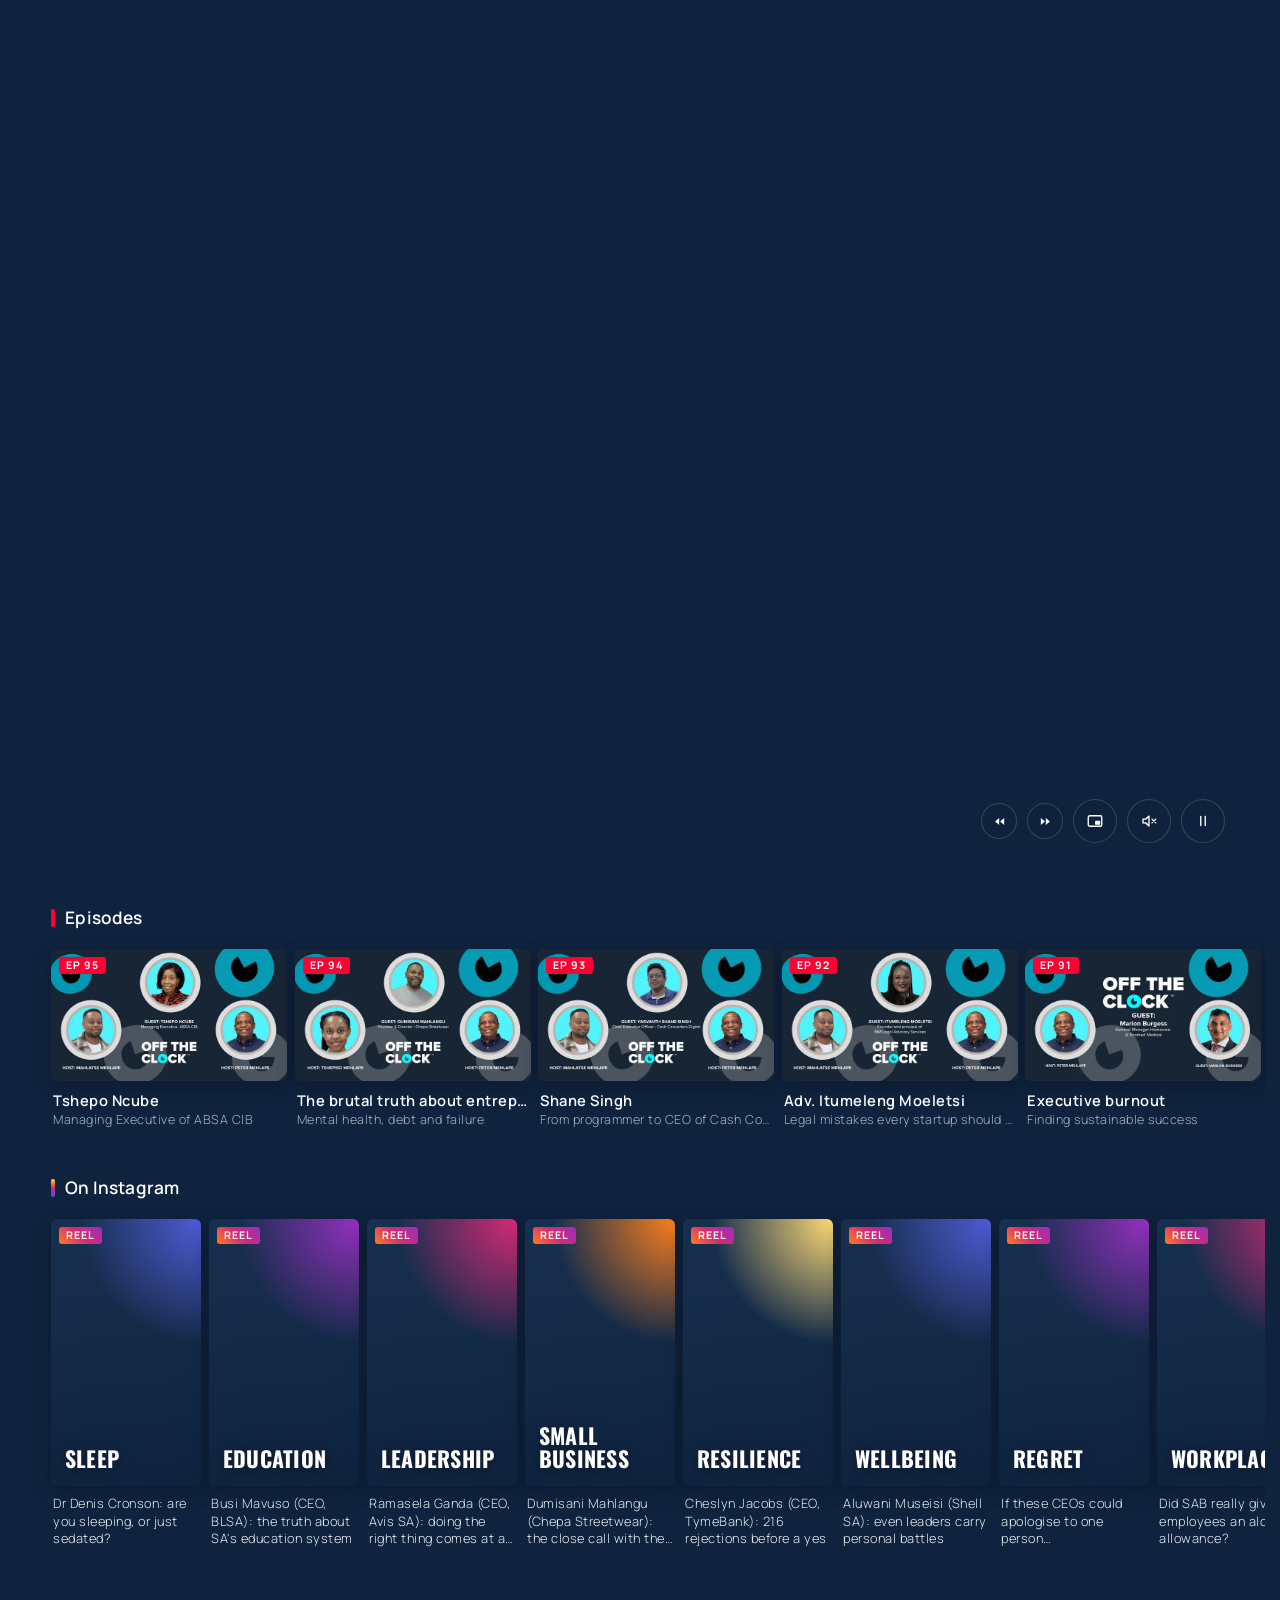
==== index.html @ 9303e369 "Instagram row: 20 reels as designed text cards Co-Authored-By: Claude Sonnet 5.5 <noreply@anthropic." ====
<!doctype html>
<html lang="en-ZA">
<head>
  <meta charset="utf-8">
  <meta name="viewport" content="width=device-width, initial-scale=1, viewport-fit=cover">
  <title>Off The Clock — Leadership &amp; Wellbeing Podcast</title>
  <meta name="description" content="Off The Clock is the leadership and wellbeing podcast from Peter Mehlape, his son Mahlatse and his daughter Tshepiso. Titles fall away. The person behind the role takes the chair.">
  <meta name="theme-color" content="#0F233F">
  <link rel="icon" href="assets/favicon.png" type="image/png">
  <link rel="apple-touch-icon" href="assets/apple-touch-icon.png">
  <link rel="preload" as="image" href="assets/logo-white.png">
  <link rel="preload" as="image" href="assets/hero-poster.jpg" media="(min-width: 761px)">
  <link rel="preload" as="image" href="assets/hero-mobile-poster.jpg" media="(max-width: 760px)">
  <meta property="og:title" content="Off The Clock — Leadership &amp; Wellbeing Podcast">
  <meta property="og:description" content="Titles fall away. Conversations with leaders about rest, stress, and the person behind the role.">
  <meta property="og:type" content="website">
  <link rel="canonical" href="https://off-the-clock-cursor.vercel.app/">
  <meta property="og:url" content="https://off-the-clock-cursor.vercel.app/">
  <meta property="og:site_name" content="Off The Clock">
  <meta property="og:locale" content="en_ZA">
  <meta property="og:image" content="https://off-the-clock-cursor.vercel.app/assets/share.jpg">
  <meta property="og:image:width" content="1200">
  <meta property="og:image:height" content="630">
  <meta property="og:image:alt" content="Off The Clock, with Winning in Africa, the book by Peter Mehlape.">
  <meta name="twitter:card" content="summary_large_image">
  <meta name="twitter:image" content="https://off-the-clock-cursor.vercel.app/assets/share.jpg">

  <script>
    document.documentElement.classList.add('js');
    try {
      var nav = performance.getEntriesByType('navigation')[0];
      var back = !!(nav && nav.type === 'back_forward');
      window.__otcBack = back;
      if (back) {
        if ('scrollRestoration' in history) history.scrollRestoration = 'manual';
        if (location.hash) history.replaceState(null, '', location.pathname + location.search);
      } else if (location.hash) {
        window.__otcHash = location.hash;
        if ('scrollRestoration' in history) history.scrollRestoration = 'manual';
        history.replaceState(null, '', location.pathname + location.search);
        scrollTo(0, 0);
      } else if (sessionStorage.getItem('otc-intro') === '1') {
        document.documentElement.classList.add('skip-loader');
      }
    } catch (e) {}
  </script>

  <link rel="preconnect" href="https://fonts.googleapis.com">
  <link rel="preconnect" href="https://fonts.gstatic.com" crossorigin>
  <link href="https://fonts.googleapis.com/css2?family=Manrope:wght@300;400;500;600&family=Oswald:wght@400;500;600&display=swap" rel="stylesheet" media="print" onload="this.media='all'">
  <noscript><link href="https://fonts.googleapis.com/css2?family=Manrope:wght@300;400;500;600&family=Oswald:wght@400;500;600&display=swap" rel="stylesheet"></noscript>
  <link rel="stylesheet" href="css/styles.css?v=d951d6e">
  <script type="application/ld+json">
  {
    "@context": "https://schema.org",
    "@type": "PodcastSeries",
    "name": "Off The Clock",
    "description": "A leadership and wellbeing podcast hosted by Peter Mehlape, Mahlatse Mehlape and Tshepiso Mehlape.",
    "inLanguage": "en-ZA",
    "author": [
      { "@type": "Person", "name": "Peter Mehlape" },
      { "@type": "Person", "name": "Mahlatse Mehlape" },
      { "@type": "Person", "name": "Tshepiso Mehlape" }
    ],
    "sameAs": [
      "https://www.youtube.com/@OffTheClock-ds3cf",
      "https://www.instagram.com/offthe_clock/",
      "https://www.tiktok.com/@otc737",
      "https://open.spotify.com/show/5NuAYNlGs2rmADPijIuJS2",
      "https://www.linkedin.com/in/peter-mehlape-2a2b5a10/"
    ]
  }
  </script>
</head>
<body>
<a class="skip" href="#main">Skip to content</a>
<svg class="brand__defs" width="0" height="0" aria-hidden="true" focusable="false"><defs><linearGradient id="clock-dark" x1="50" y1="20" x2="50" y2="80" gradientUnits="userSpaceOnUse"><stop offset="0" stop-color="var(--ink-2)"/><stop offset="1" stop-color="var(--ink)"/></linearGradient></defs></svg>

<!-- ============================================================
     00 · LOADER
     ============================================================ -->
<div class="loader" aria-hidden="true">
  <div class="loader__inner">
    <span class="loader__mark"><span class="brand"><img src="assets/logo-white.png" alt="" width="720" height="280" fetchpriority="high"><svg class="brand__clock" viewBox="0 0 100 100" aria-hidden="true"><circle class="brand__face" cx="50" cy="50" r="25"/><path data-pie fill="url(#clock-dark)" d="M50 50 Z"/><circle cx="50" cy="50" r="34" fill="none" stroke-width="24"/></svg></span></span>
    <span class="loader__rule"></span>
    <span class="loader__word">Leadership &amp; wellbeing</span>
  </div>
</div>

<!-- ============================================================
     01 · HEADER
     ============================================================ -->
<header class="hdr" data-hdr>
  <a class="hdr__side" href="https://www.youtube.com/@OffTheClock-ds3cf?sub_confirmation=1" target="_blank" rel="noopener" aria-label="Subscribe on YouTube">
    <svg viewBox="0 0 24 24" aria-hidden="true"><rect x="2.5" y="5.5" width="19" height="13" rx="3.5"/><path d="M10 9.2v5.6l4.8-2.8z" fill="currentColor" stroke="none"/></svg>
    <span>Subscribe</span>
  </a>
  <nav class="hdr__nav hdr__nav--l" aria-label="Main menu">
    <a href="#episodes">Episodes</a><a href="#book">The book</a><a href="#masterclass">Masterclass</a>
  </nav>
  <a class="hdr__brand" href="#top" aria-label="Off The Clock — home">
    <span class="brand"><img class="brand-logo" src="assets/logo-white.png" alt=""><svg class="brand__clock" viewBox="0 0 100 100" aria-hidden="true"><circle class="brand__face" cx="50" cy="50" r="25"/><path data-pie fill="url(#clock-dark)" d="M50 50 Z"/><circle cx="50" cy="50" r="34" fill="none" stroke-width="24"/></svg></span>
  </a>
  <nav class="hdr__nav hdr__nav--r" aria-label="Main menu, continued">
    <a href="faq.html">FAQ</a>
    <div class="hdr__dd" data-dd>
      <button class="hdr__ddbtn" type="button" aria-expanded="false" aria-controls="about-menu" data-dd-btn>About <svg viewBox="0 0 24 24" aria-hidden="true"><path d="M6 9l6 6 6-6"/></svg></button>
      <div class="hdr__menu" id="about-menu" data-dd-menu hidden>
        <div class="hdr__col"><p>About the show</p><a href="#hello"><img src="assets/tiles/hosts.webp" alt="" width="64" height="36" loading="lazy" decoding="async"><span><b>The hosts</b><small>Peter, Mahlatse and Tshepiso Mehlape</small></span></a><a href="#story"><img src="assets/tiles/story.webp" alt="" width="64" height="36" loading="lazy" decoding="async"><span><b>Our story</b><small>Where the conversation started</small></span></a><a href="#mission"><img src="assets/tiles/mission.webp" alt="" width="64" height="36" loading="lazy" decoding="async"><span><b>Rest isn’t weakness</b><small>Why the show exists</small></span></a><a href="faq.html"><img src="assets/tiles/worklife.webp" alt="" width="64" height="36" loading="lazy" decoding="async"><span><b>Questions</b><small>Everything you might ask before you press play</small></span></a></div>
        <div class="hdr__col"><p>Topics</p><a href="#watch"><img src="assets/tiles/leadership.webp" alt="" width="64" height="36" loading="lazy" decoding="async"><span><b>Leadership</b><small>Demystifying the CEO, and the human underneath the title</small></span></a><a href="#watch"><img src="assets/tiles/wellbeing.webp" alt="" width="64" height="36" loading="lazy" decoding="async"><span><b>Wellbeing</b><small>Rest, stress, sleep: not off-limits in the corner office</small></span></a><a href="#hello"><img src="assets/tiles/worklife.webp" alt="" width="64" height="36" loading="lazy" decoding="async"><span><b>Work and life</b><small>How leaders actually live while doing the job</small></span></a><a href="https://www.youtube.com/@OffTheClock-ds3cf" target="_blank" rel="noopener"><img src="assets/yt/cLPuWvQ67SQ-640.webp" alt="" width="64" height="36" loading="lazy" decoding="async"><span><b>On YouTube</b><small>The full catalogue, latest episode first</small></span></a></div>
      </div>
    </div>
    <a class="hdr__cta" href="https://www.youtube.com/@OffTheClock-ds3cf?sub_confirmation=1" target="_blank" rel="noopener" aria-label="Subscribe on YouTube">Subscribe</a>
  </nav>
  <button class="hdr__burger" type="button" aria-expanded="false" aria-controls="drawer" data-menu-open>
    <span class="sr">Open menu</span>
    <i></i><i></i><i></i>
  </button>
</header>

<div class="drawer-scrim" data-menu-close></div>
<aside class="drawer" id="drawer" aria-label="Main menu" inert>
  <button class="drawer__close" type="button" data-menu-close><span class="sr">Close menu</span><svg viewBox="0 0 24 24" aria-hidden="true"><path d="M5 5l14 14M19 5 5 19"/></svg></button>
  <span class="brand"><img class="brand-logo drawer__logo" src="assets/logo-navy.png" alt="Off The Clock"><svg class="brand__clock" viewBox="0 0 100 100" aria-hidden="true"><circle class="brand__face" cx="50" cy="50" r="25"/><path data-pie fill="url(#clock-dark)" d="M50 50 Z"/><circle cx="50" cy="50" r="34" fill="none" stroke-width="24"/></svg></span>
  <p class="drawer__title">Main menu</p>
  <nav class="drawer__nav">
    <details><summary>About</summary>
      <a href="#hello">The hosts</a><a href="#story">The story</a><a href="#mission">Rest isn’t weakness</a><a href="faq.html">Questions</a>
    </details>
    <details><summary>Listen</summary>
      <a href="#episodes">Conversations</a><a href="faq.html">Questions</a><a href="https://www.youtube.com/watch?v=lRXAA3vOIX0" target="_blank" rel="noopener" data-latest-ep>Latest episode</a>
    </details>
    <details><summary>The book</summary>
      <a href="#book">Winning in Africa</a>
      <a href="#masterclass">Winning in Africa Masterclass</a>
    </details>
    <details><summary>Contact</summary>
      <a href="https://www.linkedin.com/in/peter-mehlape-2a2b5a10/" target="_blank" rel="noopener">Peter Mehlape on LinkedIn</a>
    </details>
  </nav>
  <p class="drawer__title">Follow along</p>
  <div class="drawer__social">
    <a href="https://www.youtube.com/@OffTheClock-ds3cf" target="_blank" rel="noopener">YouTube</a>
    <a href="https://www.instagram.com/offthe_clock/" target="_blank" rel="noopener">Instagram</a>
    <a href="https://www.tiktok.com/@otc737" target="_blank" rel="noopener">TikTok</a>
    <a href="https://open.spotify.com/show/5NuAYNlGs2rmADPijIuJS2" target="_blank" rel="noopener">Spotify</a>
    <a href="https://www.linkedin.com/in/peter-mehlape-2a2b5a10/" target="_blank" rel="noopener">LinkedIn</a>
  </div>
</aside>

<svg width="0" height="0" style="position:absolute" aria-hidden="true" focusable="false"><defs><linearGradient id="ig-grad" x1="0" y1="1" x2="1" y2="0"><stop offset="0" stop-color="#FEDA75"/><stop offset=".3" stop-color="#FA7E1E"/><stop offset=".6" stop-color="#D62976"/><stop offset=".85" stop-color="#962FBF"/><stop offset="1" stop-color="#4F5BD5"/></linearGradient></defs></svg>
<main id="main">

<!-- ============================================================
     02 · HERO
     ============================================================ -->
<section class="hero" id="top">
  <div class="hero__media">
    <div class="hero__zoom" data-hero-zoom>
      <div class="ph ph--hero ph--photo" data-hero-img>
        <picture>
          <source media="(max-width: 760px)" srcset="assets/hero-mobile-poster.jpg">
          <img src="assets/hero-poster.jpg" alt="A conversation in the Off The Clock studio." fetchpriority="high" decoding="async" width="1920" height="868">
        </picture>
      </div>
      <video class="hero__video" data-hero-video data-play-once data-has-audio muted playsinline disablepictureinpicture preload="none" aria-hidden="true" tabindex="-1"
        poster="assets/hero-poster.jpg"
        data-poster-mobile="assets/hero-mobile-poster.jpg"
        data-src-webm="assets/hero.webm"
        data-src-mp4="assets/hero.mp4"
        data-src-webm-mobile="assets/hero-mobile.webm"
        data-src-mp4-mobile="assets/hero-mobile.mp4"></video>
    </div>
  </div>
  <div class="hero__shade"></div>
  <div class="hero__content" data-hero-content>
    <p class="eyebrow" data-hero-fade>Leadership · Wellbeing · Podcast</p>
    <h1 class="hero__title" data-split="hero" data-reveal="flip">
      <span class="line">Off the</span>
      <span class="line">clock</span>
    </h1>
    <p class="hero__meta" data-hero-fade><span class="hero__badge">Podcast</span> Leadership · Wellbeing <span class="hero__dot">·</span> <span data-ep-count>95 episodes</span> <span class="hero__nw"><span class="hero__dot">·</span> New every week</span></p>
    <div class="hero__actions" data-hero-fade>
      <a class="bb-btn bb-btn--play" href="https://www.youtube.com/watch?v=qgXtAOvHS40" target="_blank" rel="noopener" data-latest-ep data-play-latest><svg viewBox="0 0 24 24" aria-hidden="true"><path d="M7 4.5v15l12.5-7.5z"/></svg>Play</a>
      <a class="bb-btn bb-btn--info" href="#hello"><svg viewBox="0 0 24 24" aria-hidden="true"><circle cx="12" cy="12" r="9.2"/><path d="M12 11v6M12 7.4v.2"/></svg>More info</a>
    </div>
    <button class="hero__watch" type="button" data-video-watch hidden><svg viewBox="0 0 24 24" aria-hidden="true"><path d="M8 5.5v13l10.5-6.5z"/></svg>Watch the trailer</button>
  </div>
  <p class="hero__stripe" data-hero-fade><span>New</span> <b data-new-ep>Ep 95</b></p>
  <div class="hero__ctrls">
    <button class="sound-cue" type="button" data-sound-cue hidden aria-label="Tap for sound: turn sound on">
      <span class="sound-cue__eq" aria-hidden="true"><i></i><i></i><i></i><i></i></span>
      <span class="sound-cue__text">Tap for sound</span>
    </button>
    <button class="hero__toggle hero__toggle--sm" type="button" data-video-seek="-10" data-tip="Back 10s" hidden>
      <svg class="i-solid" viewBox="0 0 24 24" aria-hidden="true"><path d="M11.5 6.5 5 12l6.5 5.5zM19.5 6.5 13 12l6.5 5.5z"/></svg>
      <span class="sr">Rewind 10 seconds</span>
    </button>
    <button class="hero__toggle hero__toggle--sm" type="button" data-video-seek="10" data-tip="Forward 10s" hidden>
      <svg class="i-solid" viewBox="0 0 24 24" aria-hidden="true"><path d="M12.5 6.5 19 12l-6.5 5.5zM4.5 6.5 11 12l-6.5 5.5z"/></svg>
      <span class="sr">Fast-forward 10 seconds</span>
    </button>
    <button class="hero__toggle" type="button" data-video-follow aria-pressed="false" data-tip="Keep playing while scrolling" hidden>
      <svg viewBox="0 0 24 24" aria-hidden="true"><rect x="3" y="5" width="18" height="14" rx="2"/><rect class="fill" x="12" y="11.5" width="7" height="5.5" rx="1"/></svg>
      <span class="sr" data-follow-label>Keep playing while scrolling the page</span>
    </button>
    <button class="hero__toggle" type="button" data-video-sound aria-pressed="false" data-tip="Sound on" hidden>
      <svg class="i-muted" viewBox="0 0 24 24" aria-hidden="true"><path d="M4 9.5h3.5L12 5.5v13l-4.5-4H4z"/><path d="M16 9.5l5 5M21 9.5l-5 5"/></svg>
      <svg class="i-sound" viewBox="0 0 24 24" aria-hidden="true"><path d="M4 9.5h3.5L12 5.5v13l-4.5-4H4z"/><path d="M15.5 9a4.5 4.5 0 0 1 0 6M18 6.5a8 8 0 0 1 0 11"/></svg>
      <span class="sr" data-sound-label>Turn sound on</span>
    </button>
    <button class="hero__toggle" type="button" data-video-toggle aria-pressed="false" data-tip="Pause" hidden>
      <svg class="i-pause" viewBox="0 0 24 24" aria-hidden="true"><path d="M9 6v12M15 6v12"/></svg>
      <svg class="i-play" viewBox="0 0 24 24" aria-hidden="true"><path d="M8 5.5v13l10.5-6.5z"/></svg>
      <span class="sr" data-video-label>Pause video</span>
    </button>
  </div>
  <!-- Desktop only: social links along the bottom of the landing screen (phones get them in the drawer) -->
  <nav class="hero__social" aria-label="Follow Off The Clock" data-hero-fade>
    <span class="hero__social-label">Follow along</span>
    <span class="hero__social-rule" aria-hidden="true"></span>
    <a href="https://www.youtube.com/@OffTheClock-ds3cf" target="_blank" rel="noopener"><svg viewBox="0 0 24 24" aria-hidden="true"><rect x="3" y="6.5" width="18" height="11" rx="2.5"/><path d="m10.2 9.6 5 2.4-5 2.4z" class="fill"/></svg>YouTube</a>
    <a href="https://www.instagram.com/offthe_clock/" target="_blank" rel="noopener"><svg viewBox="0 0 24 24" aria-hidden="true"><rect x="3.5" y="3.5" width="17" height="17" rx="5"/><circle cx="12" cy="12" r="4"/><circle cx="17.2" cy="6.8" r="1" class="fill"/></svg>Instagram</a>
    <a href="https://www.tiktok.com/@otc737" target="_blank" rel="noopener"><svg viewBox="0 0 24 24" aria-hidden="true"><path d="M14 7.2c.5 1.7 1.7 2.9 3.4 3.3v2.1a6.2 6.2 0 0 1-3.4-.9v5.1a4.3 4.3 0 1 1-4.3-4.3c.2 0 .5 0 .7.1v2.2a2.1 2.1 0 1 0 1.5 2V7.2H14z" class="fill"/></svg>TikTok</a>
    <a href="https://open.spotify.com/show/5NuAYNlGs2rmADPijIuJS2" target="_blank" rel="noopener"><svg viewBox="0 0 24 24" aria-hidden="true"><circle cx="12" cy="12" r="8"/><path d="M8 10.2c2.6-1 5.8-.8 8.2.5M8.3 12.8c2-.7 4.4-.6 6.3.4M8.7 15.2c1.5-.4 3.2-.3 4.5.4"/></svg>Spotify</a>
    <a href="https://www.linkedin.com/in/peter-mehlape-2a2b5a10/" target="_blank" rel="noopener"><svg viewBox="0 0 24 24" aria-hidden="true"><rect x="3.5" y="3.5" width="17" height="17" rx="2"/><path d="M8 10.5V17M8 7.2v.01M12.2 17v-3.8a2 2 0 0 1 4 0V17M12.2 10.5V17"/></svg>LinkedIn</a>
  </nav>
  <a class="hero__cue" href="#hello" aria-label="Scroll to the hosts" data-hero-fade>
    <svg viewBox="0 0 24 24" aria-hidden="true"><path d="m6 9 6 6 6-6"/></svg>
  </a>
</section>

<!-- ============================================================
     02b · ROWS — Netflix-style shelves under the billboard. Built from the YouTube feed
     (/api/episodes); the episode row below is the no-JS fallback.
     ============================================================ -->
<section class="rows" id="watch" aria-label="Watch Off The Clock">
  <div class="row row--yt" data-row="episodes">
    <h2 class="row__title"><span class="row__mark" aria-hidden="true"></span>Episodes <a class="row__more" href="https://www.youtube.com/@OffTheClock-ds3cf/videos" target="_blank" rel="noopener">See all on YouTube <span aria-hidden="true">›</span></a></h2>
    <div class="row__wrap">
      <button class="row__arrow row__arrow--prev" type="button" aria-label="Previous episodes" data-row-prev disabled><svg viewBox="0 0 24 24" aria-hidden="true"><path d="M15 5l-7 7 7 7"/></svg></button>
      <ul class="row__track" data-row-track>
        <li class="tile"><a href="https://www.youtube.com/watch?v=qgXtAOvHS40" target="_blank" rel="noopener"><span class="tile__img"><img src="assets/yt/qgXtAOvHS40-640.webp" alt="" width="640" height="360" loading="lazy" decoding="async"><span class="tile__play" aria-hidden="true"><svg viewBox="0 0 24 24"><path d="M8 5.5v13l10.5-6.5z"/></svg></span><span class="tile__n" aria-hidden="true">EP 95</span></span><span class="tile__txt"><b>Tshepo Ncube</b><small>Managing Executive of ABSA CIB</small></span></a></li>
        <li class="tile"><a href="https://www.youtube.com/watch?v=u5cgaYHnwGM" target="_blank" rel="noopener"><span class="tile__img"><img src="assets/yt/u5cgaYHnwGM-640.webp" alt="" width="640" height="360" loading="lazy" decoding="async"><span class="tile__play" aria-hidden="true"><svg viewBox="0 0 24 24"><path d="M8 5.5v13l10.5-6.5z"/></svg></span><span class="tile__n" aria-hidden="true">EP 94</span></span><span class="tile__txt"><b>The brutal truth about entrepreneurship</b><small>Mental health, debt and failure</small></span></a></li>
        <li class="tile"><a href="https://www.youtube.com/watch?v=lRXAA3vOIX0" target="_blank" rel="noopener"><span class="tile__img"><img src="assets/yt/lRXAA3vOIX0-640.webp" alt="" width="640" height="360" loading="lazy" decoding="async"><span class="tile__play" aria-hidden="true"><svg viewBox="0 0 24 24"><path d="M8 5.5v13l10.5-6.5z"/></svg></span><span class="tile__n" aria-hidden="true">EP 93</span></span><span class="tile__txt"><b>Shane Singh</b><small>From programmer to CEO of Cash Converters Digital</small></span></a></li>
        <li class="tile"><a href="https://www.youtube.com/watch?v=N6qGRhzLr0M" target="_blank" rel="noopener"><span class="tile__img"><img src="assets/yt/N6qGRhzLr0M-640.webp" alt="" width="640" height="360" loading="lazy" decoding="async"><span class="tile__play" aria-hidden="true"><svg viewBox="0 0 24 24"><path d="M8 5.5v13l10.5-6.5z"/></svg></span><span class="tile__n" aria-hidden="true">EP 92</span></span><span class="tile__txt"><b>Adv. Itumeleng Moeletsi</b><small>Legal mistakes every startup should avoid</small></span></a></li>
        <li class="tile"><a href="https://www.youtube.com/watch?v=JlrozA8M_So" target="_blank" rel="noopener"><span class="tile__img"><img src="assets/yt/JlrozA8M_So-640.webp" alt="" width="640" height="360" loading="lazy" decoding="async"><span class="tile__play" aria-hidden="true"><svg viewBox="0 0 24 24"><path d="M8 5.5v13l10.5-6.5z"/></svg></span><span class="tile__n" aria-hidden="true">EP 91</span></span><span class="tile__txt"><b>Executive burnout</b><small>Finding sustainable success</small></span></a></li>
        <li class="tile"><a href="https://www.youtube.com/watch?v=cLPuWvQ67SQ" target="_blank" rel="noopener"><span class="tile__img"><img src="assets/yt/cLPuWvQ67SQ-640.webp" alt="" width="640" height="360" loading="lazy" decoding="async"><span class="tile__play" aria-hidden="true"><svg viewBox="0 0 24 24"><path d="M8 5.5v13l10.5-6.5z"/></svg></span><span class="tile__n" aria-hidden="true">EP 88</span></span><span class="tile__txt"><b>Advocate Itumeleng Moeletsi</b></span></a></li>
        <li class="tile"><a href="https://www.youtube.com/watch?v=DFeYuyHkwPQ" target="_blank" rel="noopener"><span class="tile__img"><img src="assets/yt/DFeYuyHkwPQ-640.webp" alt="" width="640" height="360" loading="lazy" decoding="async"><span class="tile__play" aria-hidden="true"><svg viewBox="0 0 24 24"><path d="M8 5.5v13l10.5-6.5z"/></svg></span><span class="tile__n" aria-hidden="true">EP 87</span></span><span class="tile__txt"><b>Angela Russell</b><small>Behind the Drinks Federation</small></span></a></li>
        <li class="tile"><a href="https://www.youtube.com/watch?v=ZFDeez1uxLk" target="_blank" rel="noopener"><span class="tile__img"><img src="assets/yt/ZFDeez1uxLk-640.webp" alt="" width="640" height="360" loading="lazy" decoding="async"><span class="tile__play" aria-hidden="true"><svg viewBox="0 0 24 24"><path d="M8 5.5v13l10.5-6.5z"/></svg></span><span class="tile__n" aria-hidden="true">EP 86</span></span><span class="tile__txt"><b>Kgomotso Lebele</b><small>Accenture South Africa’s CEO</small></span></a></li>
        <li class="tile"><a href="https://www.youtube.com/watch?v=WjOFtzZcJiE" target="_blank" rel="noopener"><span class="tile__img"><img src="assets/yt/WjOFtzZcJiE-640.webp" alt="" width="640" height="360" loading="lazy" decoding="async"><span class="tile__play" aria-hidden="true"><svg viewBox="0 0 24 24"><path d="M8 5.5v13l10.5-6.5z"/></svg></span><span class="tile__n" aria-hidden="true">EP 71</span></span><span class="tile__txt"><b>Bruce Strong</b></span></a></li>
        <li class="tile"><a href="https://www.youtube.com/watch?v=hV8DZCbesvo" target="_blank" rel="noopener"><span class="tile__img"><img src="assets/yt/hV8DZCbesvo-640.webp" alt="" width="640" height="360" loading="lazy" decoding="async"><span class="tile__play" aria-hidden="true"><svg viewBox="0 0 24 24"><path d="M8 5.5v13l10.5-6.5z"/></svg></span><span class="tile__n" aria-hidden="true">EP 62</span></span><span class="tile__txt"><b>Khaled Hamed</b></span></a></li>
      </ul>
      <button class="row__arrow row__arrow--next" type="button" aria-label="More episodes" data-row-next><svg viewBox="0 0 24 24" aria-hidden="true"><path d="M9 5l7 7-7 7"/></svg></button>
    </div>
  </div>
  <div class="row row--yt" data-row="clips" hidden>
    <h2 class="row__title"><span class="row__mark" aria-hidden="true"></span>Shorts &amp; clips <a class="row__more" href="https://www.youtube.com/@OffTheClock-ds3cf/shorts" target="_blank" rel="noopener">See all on YouTube <span aria-hidden="true">›</span></a></h2>
    <div class="row__wrap">
      <button class="row__arrow row__arrow--prev" type="button" aria-label="Previous clips" data-row-prev disabled><svg viewBox="0 0 24 24" aria-hidden="true"><path d="M15 5l-7 7 7 7"/></svg></button>
      <ul class="row__track" data-row-track></ul>
      <button class="row__arrow row__arrow--next" type="button" aria-label="More clips" data-row-next><svg viewBox="0 0 24 24" aria-hidden="true"><path d="M9 5l7 7-7 7"/></svg></button>
    </div>
  </div>
  <div class="row row--ig" data-row="instagram" id="row-instagram">
    <h2 class="row__title"><span class="row__mark" aria-hidden="true"></span>On Instagram <a class="row__more" href="https://www.instagram.com/offthe_clock/" target="_blank" rel="noopener">Follow @offthe_clock <span aria-hidden="true">›</span></a></h2>
    <div class="row__wrap">
      <button class="row__arrow row__arrow--prev" type="button" aria-label="Previous" data-row-prev disabled><svg viewBox="0 0 24 24" aria-hidden="true"><path d="M15 5l-7 7 7 7"/></svg></button>
      <ul class="row__track" data-row-track>
        <li class="tile tile--short tile--text"><a href="https://www.instagram.com/reel/DeZhwZ1iqPw/" target="_blank" rel="noopener"><span class="tile__img"><span class="tile__word">Sleep</span><span class="tile__play" aria-hidden="true"><svg viewBox="0 0 24 24"><path d="M8 5.5v13l10.5-6.5z"/></svg></span><span class="tile__n" aria-hidden="true">REEL</span></span><span class="tile__txt"><b>Sleep</b><small>Dr Denis Cronson: are you sleeping, or just sedated?</small></span></a></li>
        <li class="tile tile--short tile--text"><a href="https://www.instagram.com/reel/DcYW5-INZYM/" target="_blank" rel="noopener"><span class="tile__img"><span class="tile__word">Education</span><span class="tile__play" aria-hidden="true"><svg viewBox="0 0 24 24"><path d="M8 5.5v13l10.5-6.5z"/></svg></span><span class="tile__n" aria-hidden="true">REEL</span></span><span class="tile__txt"><b>Education</b><small>Busi Mavuso (CEO, BLSA): the truth about SA&#x27;s education system</small></span></a></li>
        <li class="tile tile--short tile--text"><a href="https://www.instagram.com/reel/DZzjrKXtO2k/" target="_blank" rel="noopener"><span class="tile__img"><span class="tile__word">Leadership</span><span class="tile__play" aria-hidden="true"><svg viewBox="0 0 24 24"><path d="M8 5.5v13l10.5-6.5z"/></svg></span><span class="tile__n" aria-hidden="true">REEL</span></span><span class="tile__txt"><b>Leadership</b><small>Ramasela Ganda (CEO, Avis SA): doing the right thing comes at a cost</small></span></a></li>
        <li class="tile tile--short tile--text"><a href="https://www.instagram.com/reel/DfZvxdZNrmk/" target="_blank" rel="noopener"><span class="tile__img"><span class="tile__word">Small business</span><span class="tile__play" aria-hidden="true"><svg viewBox="0 0 24 24"><path d="M8 5.5v13l10.5-6.5z"/></svg></span><span class="tile__n" aria-hidden="true">REEL</span></span><span class="tile__txt"><b>Small business</b><small>Dumisani Mahlangu (Chepa Streetwear): the close call with the bank</small></span></a></li>
        <li class="tile tile--short tile--text"><a href="https://www.instagram.com/reel/DZdC30Et2_N/" target="_blank" rel="noopener"><span class="tile__img"><span class="tile__word">Resilience</span><span class="tile__play" aria-hidden="true"><svg viewBox="0 0 24 24"><path d="M8 5.5v13l10.5-6.5z"/></svg></span><span class="tile__n" aria-hidden="true">REEL</span></span><span class="tile__txt"><b>Resilience</b><small>Cheslyn Jacobs (CEO, TymeBank): 216 rejections before a yes</small></span></a></li>
        <li class="tile tile--short tile--text"><a href="https://www.instagram.com/reel/DaXy730tFxn/" target="_blank" rel="noopener"><span class="tile__img"><span class="tile__word">Wellbeing</span><span class="tile__play" aria-hidden="true"><svg viewBox="0 0 24 24"><path d="M8 5.5v13l10.5-6.5z"/></svg></span><span class="tile__n" aria-hidden="true">REEL</span></span><span class="tile__txt"><b>Wellbeing</b><small>Aluwani Museisi (Shell SA): even leaders carry personal battles</small></span></a></li>
        <li class="tile tile--short tile--text"><a href="https://www.instagram.com/reel/DaQqazItwfU/" target="_blank" rel="noopener"><span class="tile__img"><span class="tile__word">Regret</span><span class="tile__play" aria-hidden="true"><svg viewBox="0 0 24 24"><path d="M8 5.5v13l10.5-6.5z"/></svg></span><span class="tile__n" aria-hidden="true">REEL</span></span><span class="tile__txt"><b>Regret</b><small>If these CEOs could apologise to one person…</small></span></a></li>
        <li class="tile tile--short tile--text"><a href="https://www.instagram.com/reel/DbBKjzhtaQe/" target="_blank" rel="noopener"><span class="tile__img"><span class="tile__word">Workplace</span><span class="tile__play" aria-hidden="true"><svg viewBox="0 0 24 24"><path d="M8 5.5v13l10.5-6.5z"/></svg></span><span class="tile__n" aria-hidden="true">REEL</span></span><span class="tile__txt"><b>Workplace</b><small>Did SAB really give employees an alcohol allowance?</small></span></a></li>
        <li class="tile tile--short tile--text"><a href="https://www.instagram.com/reel/DeHlym0Ce4O/" target="_blank" rel="noopener"><span class="tile__img"><span class="tile__word">Leadership</span><span class="tile__play" aria-hidden="true"><svg viewBox="0 0 24 24"><path d="M8 5.5v13l10.5-6.5z"/></svg></span><span class="tile__n" aria-hidden="true">REEL</span></span><span class="tile__txt"><b>Leadership</b><small>Mike Teke (CEO, Seriti Resources): lessons from his book</small></span></a></li>
        <li class="tile tile--short tile--text"><a href="https://www.instagram.com/reel/DeE_EGwiwJS/" target="_blank" rel="noopener"><span class="tile__img"><span class="tile__word">Ambition</span><span class="tile__play" aria-hidden="true"><svg viewBox="0 0 24 24"><path d="M8 5.5v13l10.5-6.5z"/></svg></span><span class="tile__n" aria-hidden="true">REEL</span></span><span class="tile__txt"><b>Ambition</b><small>From Springs: building your own path</small></span></a></li>
        <li class="tile tile--short tile--text"><a href="https://www.instagram.com/reel/De7I5EDNFXX/" target="_blank" rel="noopener"><span class="tile__img"><span class="tile__word">The law</span><span class="tile__play" aria-hidden="true"><svg viewBox="0 0 24 24"><path d="M8 5.5v13l10.5-6.5z"/></svg></span><span class="tile__n" aria-hidden="true">REEL</span></span><span class="tile__txt"><b>The law</b><small>Adv. Itumeleng Moeletsi: when you can&#x27;t afford your home loan</small></span></a></li>
        <li class="tile tile--short tile--text"><a href="https://www.instagram.com/reel/DZ42IJ3twp_/" target="_blank" rel="noopener"><span class="tile__img"><span class="tile__word">Career</span><span class="tile__play" aria-hidden="true"><svg viewBox="0 0 24 24"><path d="M8 5.5v13l10.5-6.5z"/></svg></span><span class="tile__n" aria-hidden="true">REEL</span></span><span class="tile__txt"><b>Career</b><small>Ramasela Ganda: coming home after the public sector</small></span></a></li>
        <li class="tile tile--short tile--text"><a href="https://www.instagram.com/reel/DXqobfYjeJ7/" target="_blank" rel="noopener"><span class="tile__img"><span class="tile__word">Business</span><span class="tile__play" aria-hidden="true"><svg viewBox="0 0 24 24"><path d="M8 5.5v13l10.5-6.5z"/></svg></span><span class="tile__n" aria-hidden="true">REEL</span></span><span class="tile__txt"><b>Business</b><small>Jason (Cash Converters): it&#x27;s not just a pawn shop</small></span></a></li>
        <li class="tile tile--short tile--text"><a href="https://www.instagram.com/reel/Dd_UKUCKku8/" target="_blank" rel="noopener"><span class="tile__img"><span class="tile__word">Love</span><span class="tile__play" aria-hidden="true"><svg viewBox="0 0 24 24"><path d="M8 5.5v13l10.5-6.5z"/></svg></span><span class="tile__n" aria-hidden="true">REEL</span></span><span class="tile__txt"><b>Love</b><small>Mike Teke: 34 years later, he&#x27;d still choose her</small></span></a></li>
        <li class="tile tile--short tile--text"><a href="https://www.instagram.com/reel/DbLEbdOtsvt/" target="_blank" rel="noopener"><span class="tile__img"><span class="tile__word">Marriage</span><span class="tile__play" aria-hidden="true"><svg viewBox="0 0 24 24"><path d="M8 5.5v13l10.5-6.5z"/></svg></span><span class="tile__n" aria-hidden="true">REEL</span></span><span class="tile__txt"><b>Marriage</b><small>Witness Mdaka (AddProp): a marriage that tested everything</small></span></a></li>
        <li class="tile tile--short tile--text"><a href="https://www.instagram.com/reel/DaUdzj2iNU9/" target="_blank" rel="noopener"><span class="tile__img"><span class="tile__word">Leadership</span><span class="tile__play" aria-hidden="true"><svg viewBox="0 0 24 24"><path d="M8 5.5v13l10.5-6.5z"/></svg></span><span class="tile__n" aria-hidden="true">REEL</span></span><span class="tile__txt"><b>Leadership</b><small>Aluwani Museisi: what happens when the CEO…</small></span></a></li>
        <li class="tile tile--short tile--text"><a href="https://www.instagram.com/reel/Ddrcf7kKOWQ/" target="_blank" rel="noopener"><span class="tile__img"><span class="tile__word">Entrepreneurship</span><span class="tile__play" aria-hidden="true"><svg viewBox="0 0 24 24"><path d="M8 5.5v13l10.5-6.5z"/></svg></span><span class="tile__n" aria-hidden="true">REEL</span></span><span class="tile__txt"><b>Entrepreneurship</b><small>Adv. Itumeleng Moeletsi: what starting her own firm really took</small></span></a></li>
        <li class="tile tile--short tile--text"><a href="https://www.instagram.com/reel/DfhY2UntKrI/" target="_blank" rel="noopener"><span class="tile__img"><span class="tile__word">Mental health</span><span class="tile__play" aria-hidden="true"><svg viewBox="0 0 24 24"><path d="M8 5.5v13l10.5-6.5z"/></svg></span><span class="tile__n" aria-hidden="true">REEL</span></span><span class="tile__txt"><b>Mental health</b><small>Dumisani Mahlangu: when it all gets too much, who do you turn to?</small></span></a></li>
        <li class="tile tile--short tile--text"><a href="https://www.instagram.com/reel/DbxkyvWtfK1/" target="_blank" rel="noopener"><span class="tile__img"><span class="tile__word">Leadership</span><span class="tile__play" aria-hidden="true"><svg viewBox="0 0 24 24"><path d="M8 5.5v13l10.5-6.5z"/></svg></span><span class="tile__n" aria-hidden="true">REEL</span></span><span class="tile__txt"><b>Leadership</b><small>It&#x27;s lonely at the top: the person everyone looks to</small></span></a></li>
        <li class="tile tile--short tile--text"><a href="https://www.instagram.com/reel/DaLQUGXNaLY/" target="_blank" rel="noopener"><span class="tile__img"><span class="tile__word">Social impact</span><span class="tile__play" aria-hidden="true"><svg viewBox="0 0 24 24"><path d="M8 5.5v13l10.5-6.5z"/></svg></span><span class="tile__n" aria-hidden="true">REEL</span></span><span class="tile__txt"><b>Social impact</b><small>Tshikululu: managing R4 billion for social good</small></span></a></li>
      </ul>
      <button class="row__arrow row__arrow--next" type="button" aria-label="More" data-row-next><svg viewBox="0 0 24 24" aria-hidden="true"><path d="M9 5l7 7-7 7"/></svg></button>
    </div>
  </div>
</section>

<!-- ============================================================
     03 · HOSTS
     ============================================================ -->
<section class="hello section--ink" id="hello">
  <div class="wrap hello__grid">
    <h2 class="h-display" data-split data-reveal="decode" data-speed="0.8">The hosts</h2>
    <div class="hello__copy">
      <p data-fade data-reveal="sides">Peter Mehlape is co-founder of Off The Clock, the leadership and wellbeing podcast he hosts with his son, Mahlatse, and his daughter, Tshepiso. A conversation between them turned into a show: sit with CEOs, founders and leaders, and ask about the part the title leaves out.</p>
      <p data-fade data-reveal="skew">Rest, stress, family, sleep, and how a person actually lives while doing a demanding job. Peter is also the author of Winning in Africa: Your Next 8 Moves for Business Success in Africa, with a foreword by Shameel Joosub, Vodacom Group CEO.</p>
      <ul class="stats" data-stagger>
        <li><strong data-count="3">3</strong><span>Hosts, father, son and daughter</span></li>
        <li><strong class="stats__word">YouTube</strong><span>Where episodes live</span></li>
        <li><strong data-count="8">8</strong><span>Moves in the book</span></li>
      </ul>
      <a class="tlink" href="#story" data-fade data-reveal="zoom">The story</a>
    </div>
  </div>
</section>

<!-- ============================================================
     04 · STORY — plain section, no pin: text reveals as it scrolls into view
     ============================================================ -->
<section class="story section--ink" id="story">
  <!-- Same blurred studio photo as the mission section. Static: no pin, no parallax. -->
  <div class="story__bg" aria-hidden="true">
    <img src="assets/hero-studio-1600.jpg" srcset="assets/hero-studio-960.webp 960w, assets/hero-studio-1600.webp 1600w, assets/hero-studio-2560.webp 2560w" sizes="100vw" alt="" width="2560" height="1440" style="object-position:center 40%" loading="lazy" decoding="async">
  </div>
  <div class="story__shade" aria-hidden="true"></div>
  <div class="wrap story__grid">
    <div class="story__head">
      <p class="eyebrow" data-fade data-reveal="spread">Why we sit down</p>
      <h2 class="h-display" data-split data-reveal="wave">Titles fall away</h2>
      <p class="story__lead" data-reveal="type">Off The Clock was founded to demystify the CEO and bring the human back into leadership. Every conversation comes back to three ideas.</p>
    </div>
    <ol class="principles" data-principles>
      <li data-principle data-reveal="right"><span>01</span><div><strong>Rest isn’t weakness</strong><em>Burnout is not a strategy.</em></div></li>
      <li data-principle data-reveal="clip"><span>02</span><div><strong>The person stays</strong><em>The title comes off. The human stays in the chair.</em></div></li>
      <li data-principle data-reveal="tilt"><span>03</span><div><strong>Longevity</strong><em>Make room for the person behind the role.</em></div></li>
    </ol>
  </div>
</section>



<!-- ============================================================
     05 · TOPICS
     ============================================================ -->
<section class="topics section--ink" id="topics">
  <div class="topics__stage">
    <div class="topics__head wrap">
      <h2 class="h-display" data-split data-reveal="scatter">The conversation</h2>
      <div class="topics__nav" data-fade data-reveal="right">
        <p class="topics__hint"><span class="hint-scroll">Drag or swipe</span><span class="hint-swipe">Swipe</span> <span aria-hidden="true">→</span></p>
        <button class="topics__arrow" type="button" data-topics-prev aria-label="Previous topic" disabled><svg viewBox="0 0 24 24" aria-hidden="true"><path d="M15 5l-7 7 7 7"/></svg></button>
        <button class="topics__arrow" type="button" data-topics-next aria-label="Next topic"><svg viewBox="0 0 24 24" aria-hidden="true"><path d="M9 5l7 7-7 7"/></svg></button>
      </div>
    </div>
    <div class="topics__viewport">
      <div class="topics__track" data-track>
        <a class="tcard" href="#episodes"><div class="tcard__media"><div class="zoom"><div class="ph ph--photo"><img src="assets/hero-studio-1600.jpg" srcset="assets/hero-studio-960.webp 960w, assets/hero-studio-1600.webp 1600w, assets/hero-studio-2560.webp 2560w" sizes="(max-width: 760px) 84vw, 860px" alt="Peter Mehlape recording with a guest." width="2560" height="1440" style="object-position:18% 35%" loading="lazy"></div></div></div><span class="tcard__label">Leadership</span><span class="tcard__meta">Demystifying the CEO, and the human underneath the title</span></a>
        <a class="tcard" href="#episodes"><div class="tcard__media"><div class="zoom"><div class="ph ph--photo"><img src="assets/crop-mics.webp" alt="Two microphones in the studio." width="2400" height="1350" loading="lazy"></div></div></div><span class="tcard__label">Wellbeing</span><span class="tcard__meta">Rest, stress, sleep — not off-limits in the corner office</span></a>
        <a class="tcard" href="#hello"><div class="tcard__media"><div class="zoom"><div class="ph ph--photo"><img src="assets/hero-studio-1600.jpg" srcset="assets/hero-studio-960.webp 960w, assets/hero-studio-1600.webp 1600w, assets/hero-studio-2560.webp 2560w" sizes="(max-width: 760px) 84vw, 860px" alt="Peter Mehlape recording with a guest." width="2560" height="1440" style="object-position:78% 42%" loading="lazy"></div></div></div><span class="tcard__label">Work and life</span><span class="tcard__meta">How leaders actually live while doing the job</span></a>
        <a class="tcard" href="https://www.youtube.com/@OffTheClock-ds3cf" target="_blank" rel="noopener"><div class="tcard__media"><div class="zoom"><div class="ph ph--photo"><img src="assets/yt/cLPuWvQ67SQ.jpg" alt="Off The Clock episode 88 with Advocate Itumeleng Moeletsi." width="1280" height="720" loading="lazy"></div></div></div><span class="tcard__label">On YouTube</span><span class="tcard__meta">The full catalogue, latest episode first</span></a>
      </div>
    </div>
    <div class="topics__progress" aria-hidden="true"><span data-track-bar></span></div>
  </div>
</section>

<!-- ============================================================
     06 · EPISODES + a short myth/fact from the show
     ============================================================ -->
<section class="quizzes section--mist" id="episodes">
  <div class="wrap">
    <header class="sec-head">
      <p class="eyebrow eyebrow--dark" data-fade data-reveal="spread">The show</p>
      <h2 class="h-display h-display--ink" data-split data-reveal="drop">Sit in</h2>
      <p class="sec-head__lead" data-reveal="fold">The latest conversations on the Off The Clock YouTube channel.</p>
    </header>

    <!-- Platform bar: makes it obvious these are YouTube episodes -->
    <div class="pf pf--yt" data-reveal="left">
      <a class="pf__id" href="https://www.youtube.com/@OffTheClock-ds3cf" target="_blank" rel="noopener"><svg class="pf__yt" viewBox="0 0 28 20" aria-hidden="true"><rect width="28" height="20" rx="5.5"/><path d="M11.2 5.6v8.8l7.4-4.4z" fill="#fff"/></svg><span><strong>YouTube</strong><em>@OffTheClock-ds3cf · full episodes</em></span></a>
      <a class="btn pf__btn pf__btn--yt" href="https://www.youtube.com/@OffTheClock-ds3cf?sub_confirmation=1" target="_blank" rel="noopener">Subscribe on YouTube</a>
    </div>

    <ul class="qgrid" data-batch>
      <li class="qcard" data-tilt data-ep>
        <div class="qcard__media"><span class="pf__play" aria-hidden="true"><svg class="pf__yt" viewBox="0 0 28 20" aria-hidden="true"><rect width="28" height="20" rx="5.5"/><path d="M11.2 5.6v8.8l7.4-4.4z" fill="#fff"/></svg></span><div class="zoom"><div class="ph ph--photo"><img src="assets/yt/lRXAA3vOIX0.jpg" alt="Off The Clock episode 93 with Shane Singh." width="1280" height="720" loading="lazy" decoding="async"></div></div></div>
        <div class="qcard__body"><span class="tag">Episode 93</span><h3>Shane Singh</h3><p>CEO of Cash Converters Digital.</p><a class="btn pf__btn pf__btn--yt" href="https://www.youtube.com/watch?v=lRXAA3vOIX0" target="_blank" rel="noopener" aria-label="Watch episode 93 on YouTube"><svg viewBox="0 0 24 24" aria-hidden="true"><path d="M8 5.5v13l10.5-6.5z"/></svg>Watch on YouTube</a></div>
      </li>
      <li class="qcard" data-tilt data-ep>
        <div class="qcard__media"><span class="pf__play" aria-hidden="true"><svg class="pf__yt" viewBox="0 0 28 20" aria-hidden="true"><rect width="28" height="20" rx="5.5"/><path d="M11.2 5.6v8.8l7.4-4.4z" fill="#fff"/></svg></span><div class="zoom"><div class="ph ph--photo"><img src="assets/yt/N6qGRhzLr0M.jpg" alt="Off The Clock episode 92 with Advocate Itumeleng Moeletsi." width="1280" height="720" loading="lazy" decoding="async"></div></div></div>
        <div class="qcard__body"><span class="tag">Episode 92</span><h3>Advocate Itumeleng Moeletsi</h3><p>Legal mistakes every startup should avoid.</p><a class="btn pf__btn pf__btn--yt" href="https://www.youtube.com/watch?v=N6qGRhzLr0M" target="_blank" rel="noopener" aria-label="Watch episode 92 on YouTube"><svg viewBox="0 0 24 24" aria-hidden="true"><path d="M8 5.5v13l10.5-6.5z"/></svg>Watch on YouTube</a></div>
      </li>
      <li class="qcard" data-tilt data-ep>
        <div class="qcard__media"><span class="pf__play" aria-hidden="true"><svg class="pf__yt" viewBox="0 0 28 20" aria-hidden="true"><rect width="28" height="20" rx="5.5"/><path d="M11.2 5.6v8.8l7.4-4.4z" fill="#fff"/></svg></span><div class="zoom"><div class="ph ph--photo"><img src="assets/yt/JlrozA8M_So.jpg" alt="Off The Clock episode 91: Executive burnout." width="1280" height="720" loading="lazy" decoding="async"></div></div></div>
        <div class="qcard__body"><span class="tag">Episode 91</span><h3>Executive burnout</h3><p>The truth about executive burnout and finding sustainable success.</p><a class="btn pf__btn pf__btn--yt" href="https://www.youtube.com/watch?v=JlrozA8M_So" target="_blank" rel="noopener" aria-label="Watch episode 91 on YouTube"><svg viewBox="0 0 24 24" aria-hidden="true"><path d="M8 5.5v13l10.5-6.5z"/></svg>Watch on YouTube</a></div>
      </li>
    </ul>

    <div class="ig-head">
      <div class="pf pf--ig" data-reveal="right">
        <a class="pf__id" href="https://www.instagram.com/offthe_clock/" target="_blank" rel="noopener"><svg class="pf__ig" viewBox="0 0 24 24" aria-hidden="true"><rect x="1" y="1" width="22" height="22" rx="6.5" fill="url(#ig-grad)"/><rect x="5.5" y="5.5" width="13" height="13" rx="4" fill="none" stroke="#fff" stroke-width="1.8"/><circle cx="12" cy="12" r="3.2" fill="none" stroke="#fff" stroke-width="1.8"/><circle cx="16.4" cy="7.6" r="1.05" fill="#fff"/></svg><span><strong>Instagram</strong><em>@offthe_clock · reels &amp; clips</em></span></a>
        <a class="btn pf__btn pf__btn--ig" href="https://www.instagram.com/offthe_clock/" target="_blank" rel="noopener">Follow on Instagram</a>
      </div>
      <p class="sec-head__lead" data-reveal="blur">The personal side of CEOs and founders. Leadership, wellbeing, mindset and values. New episodes weekly.</p>
    </div>
    <ul class="jgrid" data-batch>
      <li class="jcard jcard--reel"><a href="https://www.instagram.com/offthe_clock/reel/Dd1q2LcCOkj/" target="_blank" rel="noopener"><div class="jcard__media"><span class="pf__reel" aria-hidden="true"><svg class="pf__ig" viewBox="0 0 24 24" aria-hidden="true"><rect x="1" y="1" width="22" height="22" rx="6.5" fill="url(#ig-grad)"/><rect x="5.5" y="5.5" width="13" height="13" rx="4" fill="none" stroke="#fff" stroke-width="1.8"/><circle cx="12" cy="12" r="3.2" fill="none" stroke="#fff" stroke-width="1.8"/><circle cx="16.4" cy="7.6" r="1.05" fill="#fff"/></svg>Reel</span><div class="zoom"><div class="ph ph--photo"><img src="assets/ig/Dd1q2LcCOkj.webp" alt="Off The Clock clip. Guest, Advocate Itumeleng Moeletsi. Three things holding small businesses back." width="720" height="1280" loading="lazy" decoding="async"></div></div></div><p><span>Small business —</span> Adv. Itumeleng on getting into the market, distribution, and funding. Start with what you have.</p></a></li>
      <li class="jcard jcard--reel"><a href="https://www.instagram.com/offthe_clock/reel/Ddy8pSEqAry/" target="_blank" rel="noopener"><div class="jcard__media"><span class="pf__reel" aria-hidden="true"><svg class="pf__ig" viewBox="0 0 24 24" aria-hidden="true"><rect x="1" y="1" width="22" height="22" rx="6.5" fill="url(#ig-grad)"/><rect x="5.5" y="5.5" width="13" height="13" rx="4" fill="none" stroke="#fff" stroke-width="1.8"/><circle cx="12" cy="12" r="3.2" fill="none" stroke="#fff" stroke-width="1.8"/><circle cx="16.4" cy="7.6" r="1.05" fill="#fff"/></svg>Reel</span><div class="zoom"><div class="ph ph--photo"><img src="assets/ig/Ddy8pSEqAry.webp" alt="Off The Clock clip. Advocate Itumeleng Moeletsi on AI in court." width="946" height="1678" loading="lazy" decoding="async"></div></div></div><p><span>The law —</span> Adv. Itumeleng Moeletsi, founder of BIM Legal Advisory, on AI in court.</p></a></li>
      <li class="jcard jcard--reel"><a href="https://www.instagram.com/offthe_clock/reel/Ddrcf7kKOWQ/" target="_blank" rel="noopener"><div class="jcard__media"><span class="pf__reel" aria-hidden="true"><svg class="pf__ig" viewBox="0 0 24 24" aria-hidden="true"><rect x="1" y="1" width="22" height="22" rx="6.5" fill="url(#ig-grad)"/><rect x="5.5" y="5.5" width="13" height="13" rx="4" fill="none" stroke="#fff" stroke-width="1.8"/><circle cx="12" cy="12" r="3.2" fill="none" stroke="#fff" stroke-width="1.8"/><circle cx="16.4" cy="7.6" r="1.05" fill="#fff"/></svg>Reel</span><div class="zoom"><div class="ph ph--photo"><img src="assets/ig/Ddrcf7kKOWQ.webp" alt="Off The Clock clip. Advocate Itumeleng Moeletsi on rest." width="938" height="1668" loading="lazy" decoding="async"></div></div></div><p><span>Wellbeing —</span> Adv. Itumeleng Moeletsi on why rest isn’t a reward you earn.</p></a></li>
      <li class="jcard jcard--reel"><a href="https://www.instagram.com/offthe_clock/reel/DdowPD-CKSM/" target="_blank" rel="noopener"><div class="jcard__media"><span class="pf__reel" aria-hidden="true"><svg class="pf__ig" viewBox="0 0 24 24" aria-hidden="true"><rect x="1" y="1" width="22" height="22" rx="6.5" fill="url(#ig-grad)"/><rect x="5.5" y="5.5" width="13" height="13" rx="4" fill="none" stroke="#fff" stroke-width="1.8"/><circle cx="12" cy="12" r="3.2" fill="none" stroke="#fff" stroke-width="1.8"/><circle cx="16.4" cy="7.6" r="1.05" fill="#fff"/></svg>Reel</span><div class="zoom"><div class="ph ph--photo"><img src="assets/ig/DdowPD-CKSM.webp" alt="Off The Clock clip. Dr Jedd Myers on sleep." width="940" height="1666" loading="lazy" decoding="async"></div></div></div><p><span>Sleep —</span> Dr Jedd Myers on why lack of sleep is not a badge of honour.</p></a></li>
    </ul>

    <p class="center" data-reveal="tilt"><a class="tlink tlink--ink" href="faq.html">Questions, and more from the conversations</a></p>
  </div>
</section>

<!-- ============================================================
     07 · MISSION
     ============================================================ -->
<section class="mission" id="mission">
  <div class="mission__media media-drift">
    <div class="ph ph--photo" data-drift>
      <img src="assets/hero-studio-1600.jpg" srcset="assets/hero-studio-960.webp 960w, assets/hero-studio-1600.webp 1600w, assets/hero-studio-2560.webp 2560w" sizes="100vw" alt="Peter Mehlape recording Off The Clock with a guest." width="2560" height="1440" style="object-position:center 40%" loading="lazy" decoding="async">
    </div>
  </div>
  <div class="mission__shade"></div>
  <div class="mission__content wrap">
    <h2 class="h-display" data-reveal="wipe">Rest isn’t weakness</h2>
    <p data-reveal="blur">The show exists so executive rest, stress and mental wellness are not treated as off-limits. Burnout is not a strategy. If leadership is going to last, there has to be room for the person behind the title.</p>
    <a class="tlink" href="#hello" data-fade data-reveal="zoom">The hosts</a>
  </div>
</section>

<!-- ============================================================
     08 · NEWSLETTER
     ============================================================ -->
<section class="newsletter section--ink" id="newsletter">
  <div class="wrap newsletter__inner">
    <h2 class="h-display" data-split data-reveal="scrub">New episodes</h2>
    <p data-reveal="sides">Every new conversation lands on YouTube first. Subscribe and you’ll know the moment the next one is out.</p>
    <div class="newsletter__cta" data-fade data-reveal="clip">
      <a class="btn btn--light" href="https://www.youtube.com/@OffTheClock-ds3cf?sub_confirmation=1" target="_blank" rel="noopener">Subscribe on YouTube</a>
    </div>
  </div>
</section>

<!-- ============================================================
     09 · MARQUEE — the divider: podcast above, the book below
     ============================================================ -->
<section class="marquee section--ink" aria-hidden="true">
  <div class="marquee__row" data-marquee>
    <div class="marquee__set"><span>Behind the mic</span><i>✦</i><span>Rest</span><i>✦</i><span>Leadership</span><i>✦</i><span>Wellbeing</span><i>✦</i><span>The book</span><i>✦</i><span>Winning in Africa</span><i>✦</i></div>
    <div class="marquee__set"><span>Behind the mic</span><i>✦</i><span>Rest</span><i>✦</i><span>Leadership</span><i>✦</i><span>Wellbeing</span><i>✦</i><span>The book</span><i>✦</i><span>Winning in Africa</span><i>✦</i></div>
  </div>
</section>

<!-- ============================================================
     10 · BOOK — everything below the marquee is about the book
     ============================================================ -->
<section class="book section--paper" id="book">
  <div class="wrap book__grid">
    <figure class="book__cover" data-fade data-reveal="tilt">
      <img src="assets/winning-in-africa-840.jpg" srcset="assets/winning-in-africa-480.webp 480w, assets/winning-in-africa-840.webp 840w" sizes="(max-width: 760px) 72vw, 420px" alt="Cover of Winning in Africa: Your Next 8 Moves for Business Success in Africa, by Peter Mehlape." width="1728" height="2304" loading="lazy" decoding="async">
    </figure>
    <div class="book__copy">
      <p class="eyebrow eyebrow--dark" data-fade data-reveal="spread">The book</p>
      <h2 class="h-display h-display--ink" data-split data-reveal="pop">Winning in Africa</h2>
      <p class="book__sub" data-fade data-reveal="flipchars">Your next 8 moves for business success in Africa</p>
      <p data-reveal="words">Written by Peter Mehlape, co-founder of Off The Clock. A practical playbook for building and leading business on the continent, set out as eight moves.</p>
      <p class="book__fwd" data-fade data-reveal="left">Foreword by <strong>Shameel Joosub</strong>, Vodacom Group CEO</p>
      <div class="book__actions" data-fade data-reveal="zoom">
        <a class="btn btn--ink" href="https://www.amazon.com/Winning-Africa-Peter-Mehlape/dp/1067266429" target="_blank" rel="noopener">Buy the book</a>
        <a class="tlink tlink--ink" href="#masterclass">The masterclass</a>
      </div>
    </div>
  </div>
  <div class="wrap book__author" id="author">
    <figure class="book__author-photo" data-fade data-reveal="clip">
      <picture>
        <source type="image/webp" srcset="assets/author-peter-600.webp 600w, assets/author-peter-960.webp 960w" sizes="(max-width: 760px) 72vw, 380px">
        <img src="assets/author-peter-960.jpg" srcset="assets/author-peter-600.jpg 600w, assets/author-peter-960.jpg 960w" sizes="(max-width: 760px) 72vw, 380px" alt="Peter Mehlape, author of Winning in Africa." width="960" height="1440" loading="lazy" decoding="async">
      </picture>
    </figure>
    <div class="book__author-copy">
      <p class="eyebrow eyebrow--dark" data-fade data-reveal="spread">The author</p>
      <h3 class="h-display h-display--ink book__author-name" data-split data-reveal="drop">Peter Mehlape</h3>
      <p data-fade data-reveal="blur">Co-founder of Off The Clock, the leadership and wellbeing podcast he hosts with his son, Mahlatse, and his daughter, Tshepiso.</p>
      <p data-fade data-reveal="left">Author of <em>Winning in Africa: Your Next 8 Moves for Business Success in Africa</em>, with a foreword by Vodacom Group CEO Shameel Joosub.</p>
    </div>
  </div>
</section>

<!-- ============================================================
     11 · MASTERCLASS
     ============================================================ -->
<section class="masterclass section--ink" id="masterclass">
  <div class="wrap masterclass__inner">
    <h2 class="h-display" data-split data-reveal="flipchars">Winning in Africa Masterclass</h2>
    <a class="btn btn--light" href="https://www.linkedin.com/in/peter-mehlape-2a2b5a10/" target="_blank" rel="noopener" data-fade data-reveal="zoom">Book your session here</a>
  </div>
</section>

</main>

<!-- ============================================================
     12 · FOOTER
     ============================================================ -->
<footer class="ftr" id="footer">
  <div class="wrap ftr__top">
    <span class="brand"><img class="brand-logo brand-logo--lg" src="assets/logo-white.png" alt=""><svg class="brand__clock" viewBox="0 0 100 100" aria-hidden="true"><circle class="brand__face" cx="50" cy="50" r="25"/><path data-pie fill="url(#clock-dark)" d="M50 50 Z"/><circle cx="50" cy="50" r="34" fill="none" stroke-width="24"/></svg></span>
    <p class="ftr__script">Leadership &amp; wellbeing</p>
    <ul class="ftr__social" data-stagger>
      <li><a href="https://www.youtube.com/@OffTheClock-ds3cf" target="_blank" rel="noopener" aria-label="YouTube"><svg viewBox="0 0 24 24" aria-hidden="true"><rect x="3" y="6.5" width="18" height="11" rx="2.5"/><path d="m10.2 9.6 5 2.4-5 2.4z" class="fill"/></svg></a></li>
      <li><a href="https://www.instagram.com/offthe_clock/" target="_blank" rel="noopener" aria-label="Instagram"><svg viewBox="0 0 24 24" aria-hidden="true"><rect x="3.5" y="3.5" width="17" height="17" rx="5"/><circle cx="12" cy="12" r="4"/><circle cx="17.2" cy="6.8" r="1" class="fill"/></svg></a></li>
      <li><a href="https://www.tiktok.com/@otc737" target="_blank" rel="noopener" aria-label="TikTok"><svg viewBox="0 0 24 24" aria-hidden="true"><path d="M14 7.2c.5 1.7 1.7 2.9 3.4 3.3v2.1a6.2 6.2 0 0 1-3.4-.9v5.1a4.3 4.3 0 1 1-4.3-4.3c.2 0 .5 0 .7.1v2.2a2.1 2.1 0 1 0 1.5 2V7.2H14z" class="fill"/></svg></a></li>
      <li><a href="https://open.spotify.com/show/5NuAYNlGs2rmADPijIuJS2" target="_blank" rel="noopener" aria-label="Spotify"><svg viewBox="0 0 24 24" aria-hidden="true"><circle cx="12" cy="12" r="8"/><path d="M8 10.2c2.6-1 5.8-.8 8.2.5M8.3 12.8c2-.7 4.4-.6 6.3.4M8.7 15.2c1.5-.4 3.2-.3 4.5.4"/></svg></a></li>
      <li><a href="https://www.linkedin.com/in/peter-mehlape-2a2b5a10/" target="_blank" rel="noopener" aria-label="LinkedIn"><svg viewBox="0 0 24 24" aria-hidden="true"><rect x="3.5" y="3.5" width="17" height="17" rx="2"/><path d="M8 10.5V17M8 7.2v.01M12.2 17v-3.8a2 2 0 0 1 4 0V17M12.2 10.5V17"/></svg></a></li>
    </ul>
  </div>
  <nav class="ftr__links wrap" aria-label="Footer" data-stagger>
    <a href="#hello">Hosts</a><a href="#episodes">Episodes</a><a href="#book">The book</a><a href="#masterclass">Masterclass</a><a href="faq.html#journal">Conversations</a><a href="faq.html">FAQ</a><a href="#newsletter">Newsletter</a>
  </nav>
  <div class="wrap ftr__base" data-fade>
    <p>Conversations here are for general reflection. They are not medical, legal or business advice.</p>
    <p>© <span data-year>2026</span> · Off The Clock · Site by <a class="ftr__credit" href="https://solupair.co.za" target="_blank" rel="noopener">SOLUPAIR</a></p>
  </div>
</footer>

<a class="totop" href="#top" data-totop aria-label="Back to top">
  <svg class="totop__ring" viewBox="0 0 48 48" aria-hidden="true"><circle cx="24" cy="24" r="22" class="totop__track"/><circle cx="24" cy="24" r="22" class="totop__bar" data-totop-bar pathLength="1"/></svg>
  <svg class="totop__arrow" viewBox="0 0 24 24" aria-hidden="true"><path d="m6 15 6-6 6 6"/></svg>
</a>

<script src="js/vendor/gsap.min.js"></script>
<script src="js/vendor/ScrollTrigger.min.js"></script>
<script src="js/vendor/lenis.min.js"></script>
<script src="js/main.js?v=d951d6e"></script>
</body>
</html>
---- css/styles.css ----
/* ==========================================================================
   Off The Clock — styles
   1) Tokens  2) Base  3) Primitives  4) Sections in page order  5) .static
   Colours: ONLY use the tokens below. Change the palette here, nowhere else.
   Brand: navy #0F233F, brand cyan #09F8F5, cream #F0EDE9, gold #B4894F.
   ========================================================================== */

/* 1 · TOKENS ------------------------------------------------------------- */
:root {
  /* palette — navy + clock cyan, cream paper, one gold rule */
  --ink: #0F233F;          /* brand navy: dark sections, footer */
  --ink-2: #17304F;        /* raised dark surface */
  --charcoal: #142033;     /* body text on light */
  --slate: #5A6B7C;        /* muted text / category */
  --slate-d: #1A3358;      /* headings on light */
  --mist: #E7EEF3;         /* light section + text on dark */
  --paper: #F0EDE9;        /* cream, from the brand panels */
  --white: #FFFFFF;
  --accent: #09F8F5;
  --yt: #FF0033;           /* YouTube red: YouTube marks + buttons only */
  --ig: #D62976;           /* Instagram pink */
  --ig-1: #FEDA75; --ig-2: #FA7E1E; --ig-4: #962FBF; --ig-5: #4F5BD5; /* Instagram gradient stops */       /* brand cyan */
  --warm: #78603A;         /* bronze for text on light; the brighter gold fails contrast */
  --muted: #A8B6C4;        /* secondary text on navy */
  --line-dark: rgba(231, 238, 243, .18);
  --line-light: rgba(20, 32, 51, .12);
  --shade: rgba(15, 35, 63, .62);

  /* type — heavy condensed display, clean body. The wordmark is the logo image. */
  --f-display: "Oswald", "Arial Narrow", "Franklin Gothic Medium", Impact, sans-serif;
  --f-body: "Manrope", system-ui, -apple-system, "Segoe UI", Roboto, Arial, sans-serif;
  --f-script: "Manrope", system-ui, sans-serif;
  --fs-hero: clamp(2.1rem, 7vw, 6.4rem);
  --fs-h2: clamp(1.9rem, 3.6vw, 3.1rem);
  --fs-body: clamp(.98rem, .94rem + .2vw, 1.06rem);
  --fs-small: .78rem;
  --track-display: -.02em;
  --track-body: .03em;
  --track-caps: .12em;

  /* space + shape */
  --gutter: clamp(16px, 4vw, 40px);
  --maxw: 1240px;
  --sec-pad: clamp(80px, 12vw, 160px);
  --radius: 10px;
  --hdr-h: 96px;

  /* motion (JS mirrors these in main.js → EASE/DUR) */
  --ease-out: cubic-bezier(.16, 1, .3, 1);
  --dur: .6s;
}

/* 2 · BASE --------------------------------------------------------------- */
*, *::before, *::after { box-sizing: border-box; }
html {
  -webkit-text-size-adjust: 100%;
  -webkit-tap-highlight-color: transparent;
  scroll-padding-top: calc(var(--hdr-h) + env(safe-area-inset-top, 0px));
  overflow-x: clip;
  scrollbar-gutter: stable; /* the scrollbar's space is always reserved, so stopping / starting scroll never shifts the page */
}
a, button, summary, input { touch-action: manipulation; }
html.lenis, html.lenis body { height: auto; }
.lenis.lenis-smooth { scroll-behavior: auto !important; }
.lenis.lenis-stopped { overflow-y: hidden; } /* hidden (not clip) keeps the reserved scrollbar gutter */
body {
  margin: 0;
  background: var(--ink);
  color: var(--charcoal);
  font-family: var(--f-body);
  font-weight: 300;
  font-size: var(--fs-body);
  line-height: 1.75;
  letter-spacing: var(--track-body);
  overflow-x: clip;
  -webkit-font-smoothing: antialiased;
}
img, video, svg { display: block; max-width: 100%; }
a { color: inherit; text-decoration: none; }
button { font: inherit; color: inherit; background: none; border: 0; cursor: pointer; padding: 0; }
p { margin: 0 0 1.1em; }
:focus-visible { outline: 2px solid var(--accent); outline-offset: 3px; }
.sr { position: absolute; width: 1px; height: 1px; overflow: hidden; clip: rect(0 0 0 0); white-space: nowrap; }
.skip {
  position: absolute; left: max(12px, env(safe-area-inset-left)); top: 12px; z-index: 80;
  padding: .7em 1.1em; border-radius: 999px; background: var(--accent); color: var(--ink);
  font-weight: 600; font-size: .78rem; letter-spacing: .08em; text-transform: uppercase;
  transform: translateY(-160%);
}
.skip:focus { transform: none; }
.wrap { width: min(100% - 2 * var(--gutter), var(--maxw)); margin-inline: auto; }
.center { text-align: center; }
section { position: relative; }
.section--ink { background: var(--ink); color: var(--mist); }
.section--mist { background: var(--mist); color: var(--charcoal); }
.section--paper { background: var(--paper); color: var(--charcoal); }

/* 3 · PRIMITIVES --------------------------------------------------------- */
/* Placeholder art: gradient + film grain. Real photo: style="--img:url(assets/x.jpg)" */
.ph {
  position: absolute; inset: 0;
  background-color: var(--g2, var(--slate-d));
  background-image:
    var(--img, none),
    radial-gradient(120% 90% at 20% 15%, var(--g3, var(--mist)) 0%, transparent 55%),
    linear-gradient(150deg, var(--g1, var(--slate)) 0%, var(--g2, var(--ink)) 100%);
  background-size: cover; background-position: center;
}
.ph::after { display: none; }
.ph > img, .ph > video, .ph > picture, .ph > picture > img { display: block; width: 100%; height: 100%; object-fit: cover; }
.ph--photo::after { display: none; }

.brand-logo { display: block; height: 60px; width: auto; }
.brand-logo--lg { height: 96px; }
.drawer__logo { height: 58px; }
.drawer .brand { margin: 0 0 28px; }
/* One vector O: cyan face, then a dark pie that grows from nothing to a full circle. */
.brand__defs { position: absolute; width: 0; height: 0; overflow: hidden; }
.brand { position: relative; display: inline-block; line-height: 0; }
.brand__clock {
  position: absolute; left: 38.47%; top: 77.86%; height: 47%; aspect-ratio: 1;
  transform: translate(-50%, -50%); pointer-events: none; overflow: visible;
  color: var(--accent);
}
.brand__clock circle { fill: none; stroke: currentColor; }
.brand__clock .brand__face { fill: currentColor; stroke: none; }

/* display headings */
.h-display {
  font-family: var(--f-display); font-weight: 500; font-size: var(--fs-h2);
  line-height: 1.08; letter-spacing: var(--track-display); text-transform: uppercase;
  margin: 0 0 .6em; color: var(--mist);
}
.h-display--ink { color: var(--slate-d); }

/* split-word masks (built by main.js). Overflow clips the masked rises only. */
.w { display: inline-block; overflow: hidden; vertical-align: top; padding: .06em 0 .1em; margin: -.06em 0 -.1em; }
.wi { display: inline-block; }
.ch { display: inline-block; }
.h-display .line { display: block; }
/* These reveals travel outside the mask, so the word box must not clip them. */
[data-reveal="drop"] .w,
[data-reveal="wave"] .w,
[data-reveal="blur"] .w,
[data-reveal="words"] .w,
[data-reveal="decode"] .w { overflow: visible; }
[data-reveal="words"] .w { vertical-align: baseline; padding: 0; margin: 0; }
.hero__title .line { perspective: 640px; }
.hero__title .ch { transform-origin: 50% 0; backface-visibility: hidden; }
/* Colour wipe: both layers stay in the DOM. JS clips the fill; without JS the fill covers the dim copy. */
[data-reveal="wipe"] { position: relative; }
.wipe__dim, .wipe__fill { display: block; }
.wipe__dim { color: var(--muted); }
.wipe__fill { position: absolute; inset: 0; color: inherit; pointer-events: none; }

.eyebrow {
  font-weight: 500; font-size: var(--fs-small); letter-spacing: var(--track-caps);
  text-transform: uppercase; color: var(--accent); margin-bottom: 1.4em;
}
.eyebrow--dark { color: var(--slate); }
.eyebrow--dark::before {
  content: ""; display: inline-block; width: 18px; height: 2px; margin-right: .65em;
  background: var(--accent); vertical-align: middle; transform: translateY(-1px);
}

/* underlined text link — hairline that re-draws on hover */
.tlink {
  position: relative; display: inline-block; padding-bottom: 6px;
  font-weight: 500; font-size: .82rem; letter-spacing: .09em; text-transform: uppercase; color: var(--mist);
}
.tlink::after {
  content: ""; position: absolute; left: 0; right: 0; bottom: 0; height: 1px; background: currentColor;
  transform-origin: right; transition: transform .5s var(--ease-out);
}
.tlink:hover::after { transform: scaleX(0); }
.tlink:hover::before { transform: scaleX(1); }
.tlink::before {
  content: ""; position: absolute; left: 0; right: 0; bottom: 0; height: 1px; background: var(--accent);
  transform: scaleX(0); transform-origin: left; transition: transform .5s .12s var(--ease-out);
}
.tlink--ink { color: var(--slate-d); }

.btn {
  display: inline-flex; align-items: center; justify-content: center; gap: .5em;
  min-height: 46px; padding: 0 1.4em; border-radius: 999px;
  font-weight: 500; font-size: .76rem; letter-spacing: .1em; text-transform: uppercase;
  transition: background-color .3s, color .3s, border-color .3s, transform .3s var(--ease-out);
}
.btn:hover { transform: translateY(-2px); }
.btn--ink { background: var(--accent); color: var(--ink); }
.btn--ink:hover { background: var(--ink); color: var(--mist); }
.btn--line { border: 1px solid var(--slate-d); color: var(--slate-d); }
.btn--line:hover { background: var(--accent); color: var(--ink); border-color: var(--accent); }
.btn--light { background: var(--accent); color: var(--ink); }
.btn--light:hover { background: var(--white); }

.crest {
  display: inline-grid; place-items: center; width: 52px; height: 52px; border-radius: 50%;
  border: 1px solid currentColor; font-family: var(--f-display); font-size: 1rem; letter-spacing: .02em;
  box-shadow: inset 0 0 0 4px transparent, inset 0 0 0 5px var(--line-dark);
}
.crest--lg { width: 84px; height: 84px; font-size: 1.5rem; }

.tag {
  display: inline-block; padding: .25em .8em; border-radius: 999px; background: var(--accent);
  font-weight: 600; font-size: .66rem; letter-spacing: .12em; text-transform: uppercase; color: var(--ink);
}
.tag--members { background: var(--accent); color: var(--ink); }

.sec-head { margin-bottom: clamp(40px, 6vw, 72px); max-width: 640px; }
.sec-head--center { margin-inline: auto; text-align: center; }
.sec-head__lead { color: var(--slate); }

/* 4 · SECTIONS ----------------------------------------------------------- */

/* 00 loader */
.loader { display: none; }
.js .loader {
  position: fixed; inset: 0; z-index: 100; display: grid; place-items: center;
  background: var(--ink); color: var(--mist);
  animation: loader-safety 0s linear 8s forwards; /* failsafe if JS stalls */
}
.loader__inner { display: grid; justify-items: center; gap: 18px; }
/* The loader's own marks start hidden (decorative, aria-hidden; the loader removes itself at 5s if JS stalls).
   Without this they painted, then vanished when the intro set its start state, then rose in: a visible flash. */
.js .loader__mark, .js .loader__rule, .js .loader__word { opacity: 0; }
.js .loader__mark img { aspect-ratio: 720 / 280; }
.loader__mark img { width: min(320px, 72vw); height: auto; }
.loader__rule { width: 120px; height: 1px; background: var(--accent); transform-origin: left; }
.loader__word { font-family: var(--f-body); font-weight: 500; font-size: .74rem; letter-spacing: .2em; text-transform: uppercase; line-height: 1; opacity: .85; }
@keyframes loader-safety { to { visibility: hidden; opacity: 0; pointer-events: none; } }
.is-loaded .loader,
html.skip-loader .loader { display: none !important; }

/* 01 header */
.hdr {
  position: fixed; inset: 0 0 auto; z-index: 50;
  height: calc(var(--hdr-h) + env(safe-area-inset-top, 0px));
  display: grid; grid-template-columns: 1fr auto 1fr; align-items: center;
  padding-top: env(safe-area-inset-top, 0px);
  padding-left: max(var(--gutter), env(safe-area-inset-left, 0px));
  padding-right: max(var(--gutter), env(safe-area-inset-right, 0px));
  color: var(--white);
  transition: transform .45s var(--ease-out), background-color .4s;
}
.hdr.is-solid { background: rgba(15, 35, 63, .92); }
.hdr.is-hidden { transform: translateY(-100%); }
.hdr__side { justify-self: start; display: inline-flex; align-items: center; justify-content: center; gap: 10px; min-width: 44px; min-height: 44px; font-weight: 500; font-size: .72rem; letter-spacing: .12em; text-transform: uppercase; color: var(--accent); }
.hdr__side svg, .ftr__social svg { width: 20px; height: 20px; fill: none; stroke: currentColor; stroke-width: 1.4; }
.hdr__brand { display: inline-flex; align-items: center; gap: 12px; }
.hdr__name { font-family: var(--f-display); font-size: 1.15rem; line-height: 1.02; text-transform: uppercase; letter-spacing: .01em; }
.hdr__burger { justify-self: end; width: 44px; height: 44px; display: grid; align-content: center; justify-items: end; gap: 6px; }
.hdr__burger i { display: block; width: 26px; height: 1.5px; background: currentColor; transition: width .35s var(--ease-out); }
.hdr__burger i:nth-child(3) { width: 18px; }
.hdr__burger:hover i:nth-child(3) { width: 26px; }

/* Desktop top bar: inline links either side of the logo, no drawer (≥1025px, see RESPONSIVE).
   Below that the links live in the drawer, so they're hidden here. */
.hdr__side, .hdr__nav--l { grid-column: 1; grid-row: 1; }
.hdr__brand { grid-column: 2; grid-row: 1; }
.hdr__nav--r, .hdr__burger { grid-column: 3; grid-row: 1; }
.hdr__nav { display: none; align-items: center; gap: clamp(18px, 2.2vw, 36px); }
.hdr__nav--l { justify-self: start; }
.hdr__nav--r { justify-self: end; }
.hdr__nav a {
  position: relative; display: inline-flex; align-items: center; min-height: 44px;
  font-weight: 500; font-size: .74rem; letter-spacing: .14em; text-transform: uppercase; white-space: nowrap; color: var(--white);
}
.hdr__nav a:not(.hdr__cta)::after {
  content: ""; position: absolute; left: 0; right: 0; bottom: 10px; height: 1px; background: var(--accent);
  transform: scaleX(0); transform-origin: right; transition: transform .5s var(--ease-out);
}
.hdr__nav a:not(.hdr__cta):hover::after, .hdr__nav a:not(.hdr__cta):focus-visible::after { transform: scaleX(1); transform-origin: left; }
.hdr__cta { padding: 0 1.3em; border: 1px solid var(--accent); border-radius: 999px; color: var(--accent) !important; min-height: 40px !important; transition: background-color .3s, color .3s; }
.hdr__cta:hover, .hdr__cta:focus-visible { background: var(--accent); color: var(--ink) !important; }

/* drawer */
.drawer-scrim { position: fixed; inset: 0; z-index: 60; background: rgba(15, 35, 63, .5); opacity: 0; pointer-events: none; transition: opacity .5s; }
.drawer {
  position: fixed; inset: 0 0 0 auto; z-index: 61; width: min(440px, 100%);
  background: var(--white); color: var(--charcoal); padding: 72px clamp(24px, 5vw, 48px) 40px; overflow-y: auto;
  transform: translateX(100%); visibility: hidden;
  transition: transform .7s var(--ease-out), visibility 0s .7s;
}
.menu-open .drawer { transform: none; visibility: visible; transition: transform .7s var(--ease-out); }
.menu-open .drawer-scrim { opacity: 1; pointer-events: auto; }
.drawer__close { position: absolute; top: 20px; right: 20px; width: 44px; height: 44px; display: grid; place-items: center; }
.drawer__close svg { width: 22px; height: 22px; stroke: currentColor; stroke-width: 1.4; fill: none; }
.drawer__title { font-weight: 600; font-size: 1rem; letter-spacing: .02em; padding-bottom: 12px; border-bottom: 1px solid var(--line-light); margin-bottom: 8px; }
.drawer__nav { margin-bottom: 40px; }
.drawer details { border-bottom: 1px solid var(--line-light); }
.drawer summary { list-style: none; display: flex; justify-content: space-between; align-items: center; padding: 18px 4px; cursor: pointer; font-weight: 400; }
.drawer summary::-webkit-details-marker { display: none; }
.drawer summary::after { content: ""; width: 7px; height: 7px; border-right: 1.3px solid; border-bottom: 1.3px solid; transform: rotate(45deg) translateY(-3px); transition: transform .3s; }
.drawer details[open] summary::after { transform: rotate(225deg) translateY(-2px); }
.drawer details a { display: block; padding: 6px 4px 6px 16px; color: var(--slate); font-size: .95rem; }
.drawer details a:last-child { padding-bottom: 18px; }
.drawer details a:hover { color: var(--ink); box-shadow: inset 3px 0 0 var(--accent); }
.drawer__social { display: flex; gap: 24px; font-weight: 500; font-size: .8rem; letter-spacing: .08em; text-transform: uppercase; }

/* 02 hero */
.hero { height: 100svh; min-height: 560px; overflow: hidden; color: var(--white); display: grid; place-items: center; }
.hero__media { position: absolute; inset: 0; }
.hero__zoom { position: absolute; inset: 0; }
/* Video fades in over the poster once it is actually playing (enhancement layer, not content) */
.hero__video { position: absolute; inset: 0; width: 100%; height: 100%; object-fit: cover; opacity: 0; transition: opacity 1.8s cubic-bezier(.45, 0, .25, 1); pointer-events: none; }
.hero__video.is-ready { opacity: 1; }
/* Shown only when the trailer could not autoplay (or Data Saver): one clear tap to watch */
.hero__watch {
  display: inline-flex; align-items: center; gap: 10px; margin-top: 26px; padding: 14px 22px 14px 18px; border-radius: 999px;
  font: 600 .82rem/1 var(--f-body); letter-spacing: .1em; text-transform: uppercase; color: var(--ink); background: var(--accent);
  box-shadow: 0 10px 30px rgba(15, 35, 63, .35); transition: transform .3s var(--ease-out), box-shadow .3s;
}
.hero__watch[hidden] { display: none; }
.hero__watch svg { width: 16px; height: 16px; fill: currentColor; }
.hero__watch:hover { transform: translateY(-2px); box-shadow: 0 14px 34px rgba(15, 35, 63, .45); }
/* Trailer on its way: plain navy under it (no poster) so it fades in from the loader's colour */
.hero--video { background: var(--ink); }
.hero--video .ph--hero { opacity: 0; }
/* Phones: the widescreen trailer is shown whole, as a band under the header, clear of the title (poster matches it) */
@media (max-width: 760px) {
  /* band, controls and title are centred as one group: band-top = (screen − band − ~330px of controls+title) / 2 */
  .hero { --band-h: 45.42vw; --band-top: max(72px, calc((100svh - var(--band-h) - 430px) / 2)); }
  .hero__video, .ph--hero > picture > img { object-fit: contain; object-position: 50% var(--band-top); }
  .ph--hero { background: var(--ink); }
}
.hero__ctrls { position: absolute; z-index: 3; right: max(var(--gutter), env(safe-area-inset-right, 0px)); bottom: max(28px, env(safe-area-inset-bottom, 0px)); display: flex; gap: 10px; }
.hero__toggle {
  position: relative; width: 44px; height: 44px; border-radius: 50%;
  display: grid; place-items: center; border: 1px solid var(--line-dark); color: var(--white); background: rgba(15, 35, 63, .45);
  transition: background-color .3s, border-color .3s;
}
.hero__toggle:hover { background: rgba(15, 35, 63, .55); border-color: var(--mist); }
.hero__toggle svg { width: 18px; height: 18px; grid-area: 1 / 1; stroke: currentColor; stroke-width: 1.8; fill: none; stroke-linecap: round; stroke-linejoin: round; }
.hero__toggle .i-play { fill: currentColor; stroke: none; opacity: 0; }
.hero__toggle[aria-pressed="true"] .i-play { opacity: 1; }
.hero__toggle[aria-pressed="true"] .i-pause { opacity: 0; }
.hero__toggle .i-sound { opacity: 0; }
.hero__toggle[aria-pressed="true"] .i-sound { opacity: 1; }
.hero__toggle[aria-pressed="true"] .i-muted { opacity: 0; }
.hero__toggle--sm { width: 36px; height: 36px; align-self: center; }
.hero__toggle--sm svg { width: 15px; height: 15px; }
.hero__toggle .i-solid, .hero__toggle svg .fill { fill: currentColor; stroke: none; }
.hero__toggle[data-video-follow][aria-pressed="true"] { background: var(--accent); border-color: var(--accent); color: var(--ink); }
/* Hover / focus label above each control (anchored right so it never runs off-screen) */
.hero__toggle[data-tip]::after {
  content: attr(data-tip); position: absolute; right: 0; bottom: calc(100% + 10px); white-space: nowrap; pointer-events: none;
  font: 500 .72rem/1 var(--f-body); letter-spacing: .04em; color: var(--white); background: rgba(15, 35, 63, .92);
  padding: 7px 10px; border-radius: 6px; opacity: 0; translate: 0 4px; transition: opacity .2s, translate .2s;
}
.hero__toggle[data-tip]:hover::after, .hero__toggle[data-tip]:focus-visible::after, .hero__toggle.show-tip::after { opacity: 1; translate: 0 0; }
@media (hover: none) { .hero__toggle[data-tip]:hover::after { opacity: 0; } .hero__toggle.show-tip::after { opacity: 1; } }

/* Floating player: the trailer docks here while "keep playing while scrolling" is on */
.hero-dock {
  position: fixed; z-index: 40; right: max(16px, env(safe-area-inset-right, 0px)); bottom: max(16px, env(safe-area-inset-bottom, 0px));
  width: min(380px, 62vw); border-radius: 12px; overflow: visible; background: var(--ink);
  box-shadow: 0 18px 50px rgba(15, 35, 63, .45), 0 0 0 1px rgba(241, 238, 233, .08);
  opacity: 0; translate: 0 16px; transition: opacity .45s var(--ease-out), translate .45s var(--ease-out); pointer-events: none;
}
.hero-dock.is-on { opacity: 1; translate: 0 0; pointer-events: auto; }
body:has(.hero-dock.is-on) .totop { opacity: 0; pointer-events: none; } /* the player takes that corner */
.hero-dock .hero__toggle:not([aria-pressed="true"]) { background: rgba(231, 238, 243, .08); }
.hero-dock__screen { position: relative; aspect-ratio: 1920 / 872; border-radius: 12px 12px 0 0; overflow: hidden; background: #000; }
.hero-dock__screen .hero__video { object-fit: cover !important; object-position: 50% 50% !important; opacity: 1; transition: none; }
.hero-dock .hero__ctrls { position: static; justify-content: flex-end; padding: 8px 10px; gap: 8px; }
.hero-dock .hero__toggle { opacity: 1 !important; translate: none !important; width: 36px; height: 36px; }
.hero-dock .hero__toggle--sm { width: 32px; height: 32px; }
.hero-dock__close {
  position: absolute; z-index: 2; top: -12px; left: -12px; width: 30px; height: 30px; border-radius: 50%; display: grid; place-items: center;
  background: var(--ink); color: var(--white); border: 1px solid var(--line-dark); box-shadow: 0 4px 14px rgba(15, 35, 63, .4);
}
.hero-dock__close svg { width: 14px; height: 14px; stroke: currentColor; stroke-width: 2; fill: none; stroke-linecap: round; }
.hero-dock .hero__toggle[data-tip]::after { bottom: calc(100% + 8px); }

/* Sound prompt: a frosted pill with a live equaliser, pointing at the sound button (--cue-x) */
.sound-cue {
  position: absolute; bottom: calc(100% + 16px); right: 0; display: inline-flex; align-items: center; gap: 10px;
  padding: 10px 16px 10px 14px; border-radius: 999px; white-space: nowrap; color: var(--white);
  font: 500 .78rem/1 var(--f-body); letter-spacing: .06em;
  background: rgba(15, 35, 63, .55); border: 1px solid rgba(231, 238, 243, .22);
  -webkit-backdrop-filter: blur(14px) saturate(140%); backdrop-filter: blur(14px) saturate(140%);
  box-shadow: 0 10px 30px rgba(15, 35, 63, .35), inset 0 1px 0 rgba(255, 255, 255, .08);
  opacity: 0; translate: 0 8px; scale: .96; transform-origin: var(--cue-x, 90%) 100%;
  transition: opacity .6s var(--ease-out), translate .6s var(--ease-out), scale .6s var(--ease-out), background-color .3s;
  pointer-events: none;
}
.sound-cue::after { /* little pointer towards the sound button */
  content: ""; position: absolute; top: 100%; left: var(--cue-x, 80%); width: 10px; height: 10px; margin: -5px 0 0 -5px; rotate: 45deg;
  background: inherit; border-right: 1px solid rgba(231, 238, 243, .22); border-bottom: 1px solid rgba(231, 238, 243, .22);
  -webkit-backdrop-filter: inherit; backdrop-filter: inherit;
}
.sound-cue.is-on { opacity: 1; translate: 0 0; scale: 1; pointer-events: auto; }
.sound-cue:hover { background: rgba(15, 35, 63, .72); }
.sound-cue__eq { display: inline-flex; align-items: flex-end; gap: 2px; height: 14px; }
.sound-cue__eq i { display: block; width: 2px; height: 100%; border-radius: 2px; background: var(--accent); transform-origin: 50% 100%; animation: cue-eq 1.1s ease-in-out infinite; }
.sound-cue__eq i:nth-child(2) { animation-delay: -.45s; animation-duration: .9s; }
.sound-cue__eq i:nth-child(3) { animation-delay: -.2s; animation-duration: 1.25s; }
.sound-cue__eq i:nth-child(4) { animation-delay: -.7s; animation-duration: 1s; }
@keyframes cue-eq { 0%, 100% { scale: 1 .25; } 50% { scale: 1 1; } }
/* the sound button breathes a soft accent ring while the prompt is up */
.hero__toggle.is-cued::before {
  content: ""; position: absolute; inset: -1px; border-radius: 50%; border: 1px solid var(--accent); pointer-events: none;
  animation: cue-ring 2s var(--ease-out) infinite;
}
@keyframes cue-ring { 0% { opacity: .9; scale: 1; } 100% { opacity: 0; scale: 1.55; } }
.hero__toggle.is-cued { border-color: var(--accent); color: var(--accent); }
.hero-dock .sound-cue { display: none; }
@media (prefers-reduced-motion: reduce) { .sound-cue__eq i, .hero__toggle.is-cued::before { animation: none; } }
@media (max-width: 760px) {
  /* controls sit centred just under the video band (band = 45.42vw tall, 14% down the free space) */
  .hero > .hero__ctrls { right: 0; left: 0; justify-content: center; bottom: auto; top: calc(var(--band-top) + var(--band-h) + 14px); }
  .hero > .hero__ctrls .hero__toggle[data-tip]::after { right: 50%; translate: 50% 4px; }
  .hero > .hero__ctrls .hero__toggle.show-tip::after, .hero > .hero__ctrls .hero__toggle:focus-visible::after { translate: 50% 0; }
  .hero-dock { width: min(300px, 72vw); }
  /* the title block starts just under the controls row (band + 14px + 44px button + gap), never under them */
  .hero:has(> .hero__ctrls) { place-items: start center; }
  .hero:has(> .hero__ctrls) .hero__content { padding-top: calc(var(--band-top) + var(--band-h) + 14px + 44px + 30px); }
  /* phones: the pill sits just above the buttons, over the bottom of the video (the title is below) */
  .hero > .hero__ctrls .sound-cue { right: auto; left: 50%; translate: -50% 8px; }
  .hero > .hero__ctrls .sound-cue.is-on { translate: -50% 0; }
}
.hero__shade {
  position: absolute; inset: 0;
  background:
    radial-gradient(ellipse 34% 28% at 50% 55%, rgba(15,35,63,.74), rgba(15,35,63,.45) 50%, rgba(15,35,63,0) 100%),
    linear-gradient(180deg, rgba(15,35,63,.5) 0%, rgba(15,35,63,0) 22%, rgba(15,35,63,0) 70%, rgba(15,35,63,.6) 100%);
}
/* Trailer playing: the centre copy and its darkening step aside, back on pause / end */
/* filter: opacity() stacks with the inline opacity GSAP scrubs on scroll, so neither fights the other */
.hero__content, .hero__shade { transition: filter .9s var(--ease-out); } /* coming back (pause / end) */
.hero.is-watching .hero__content, .hero.is-watching .hero__shade { transition: filter 1.6s cubic-bezier(.45, 0, .25, 1); } /* leaving: slow */
/* Billboard: the title and buttons stay while the trailer plays (Netflix-style); see 02 · BILLBOARD */
/* lighter shade: the title carries its own soft shadow so the video can stay bright */
.hero__content { text-shadow: 0 2px 24px rgba(15,35,63,.6), 0 1px 3px rgba(15,35,63,.7); }
@media (max-width: 760px) {
  /* band sits under the header, the copy on navy below it: no shade over the video */
  .hero__shade { background: linear-gradient(180deg, rgba(15,35,63,0) 0%, rgba(15,35,63,0) 34%, rgba(15,35,63,.35) 100%); }
}
.hero__content { position: relative; z-index: 2; text-align: center; padding: calc(var(--hdr-h) + env(safe-area-inset-top, 0px)) var(--gutter) 0; max-width: 1100px; }
.hero__title { font-family: var(--f-display); font-weight: 500; font-size: var(--fs-hero); line-height: .92; letter-spacing: var(--track-display); text-transform: uppercase; margin: 0 0 .5em; }
.hero__title .line { display: block; }
.hero__sub { max-width: 34em; margin: 0 auto; color: var(--mist); }
/* Desktop: social links along the bottom of the landing screen (shown at ≥1025px) */
.hero__social {
  position: absolute; z-index: 2; display: none; align-items: center; gap: clamp(18px, 2vw, 32px);
  left: max(var(--gutter), env(safe-area-inset-left, 0px)); right: calc(max(var(--gutter), env(safe-area-inset-right, 0px)) + 64px);
  bottom: max(28px, env(safe-area-inset-bottom, 0px)); min-height: 44px;
}
/* two round buttons (sound + pause) need more room than one */
.hero:has([data-video-sound]:not([hidden])) .hero__social { right: calc(max(var(--gutter), env(safe-area-inset-right, 0px)) + 118px); }
.hero:has([data-video-seek]:not([hidden])) .hero__social { right: calc(max(var(--gutter), env(safe-area-inset-right, 0px)) + 268px); }
.hero__social-label { font-weight: 500; font-size: .7rem; letter-spacing: .16em; text-transform: uppercase; color: var(--muted); white-space: nowrap; }
.hero__social-rule { flex: 1; height: 1px; background: var(--line-dark); min-width: 40px; }
.hero__social a {
  display: inline-flex; align-items: center; gap: 9px; min-height: 44px; white-space: nowrap;
  font-weight: 500; font-size: .74rem; letter-spacing: .14em; text-transform: uppercase; color: var(--white); transition: color .3s;
}
.hero__social a:hover, .hero__social a:focus-visible { color: var(--accent); }
.hero__social svg { width: 18px; height: 18px; fill: none; stroke: currentColor; stroke-width: 1.4; }
.hero__social svg .fill { fill: currentColor; stroke: none; }
.hero__cue { position: absolute; z-index: 2; left: 50%; bottom: max(28px, env(safe-area-inset-bottom, 0px)); translate: -50% 0; width: 44px; height: 44px; display: grid; place-items: center; }
.hero__cue svg { width: 24px; height: 24px; stroke: var(--white); stroke-width: 1.6; fill: none; animation: cue 2.4s var(--ease-out) infinite; }
@keyframes cue { 0%, 100% { transform: translateY(-3px); opacity: .6; } 50% { transform: translateY(4px); opacity: 1; } }
@media (min-width: 760px) { .hero__title .line { white-space: nowrap; } }

/* 03 hello */
.hello { padding-block: var(--sec-pad); }
.hello__grid { display: grid; grid-template-columns: minmax(0, 4fr) minmax(0, 6fr); gap: clamp(28px, 6vw, 96px); align-items: start; }
.hello__copy p { text-align: left; color: var(--mist); max-width: 62ch; }
.stats { list-style: none; padding: 28px 0; margin: 20px 0 36px; display: grid; grid-template-columns: repeat(3, minmax(0, 1fr)); gap: 16px; border-block: 1px solid var(--line-dark); }
.stats strong { display: block; font-family: var(--f-display); font-weight: 500; font-size: clamp(1.6rem, 3vw, 2.4rem); line-height: 1.1; color: var(--white); }
.stats span { font-size: .78rem; letter-spacing: .08em; text-transform: uppercase; color: var(--muted); font-weight: 500; }
.stats__word { font-size: clamp(1.15rem, 2.2vw, 1.65rem); letter-spacing: .06em; padding-top: .4em; }

/* 04 story — plain section, text only */
.story { padding-block: var(--sec-pad); overflow: hidden; }
.story__bg { position: absolute; inset: 0; overflow: hidden; }
.story__bg img {
  position: absolute; left: 50%; top: 50%; width: 18%; height: 18%; max-width: none; margin: 0;
  object-fit: cover; filter: blur(2px); transform: translate(-50%, -50%) scale(7);
}
.story__shade { position: absolute; inset: 0; background: linear-gradient(180deg, rgba(15,35,63,.55), rgba(15,35,63,.74)); }
.story__grid { position: relative; z-index: 2; }
.story__grid { display: grid; grid-template-columns: minmax(0, 5fr) minmax(0, 6fr); gap: clamp(32px, 7vw, 112px); align-items: start; }
.story .h-display { font-size: clamp(2.2rem, 4.6vw, 4rem); }
.story__lead { color: var(--muted); font-size: clamp(1.05rem, 1rem + .3vw, 1.25rem); line-height: 1.6; max-width: 30em; }
.story .principles { margin: 0; }
.story .principles li { border-top-color: var(--line-dark); padding: clamp(20px, 2.4vw, 30px) 0; }
.story .principles li:last-child { border-bottom: 1px solid var(--line-dark); }
.story .principles span { color: var(--accent); box-shadow: none; }
.story .principles strong { color: var(--white); font-family: var(--f-display); text-transform: uppercase; font-weight: 500; font-size: clamp(1.3rem, 2vw, 1.7rem); letter-spacing: .01em; }
.story .principles em { color: var(--muted); font-size: 1rem; }
.principles { list-style: none; margin: 24px 0 0; padding: 0; display: grid; gap: 4px; }
.principles li { display: grid; grid-template-columns: 44px 1fr; gap: 12px; padding: 14px 0; border-top: 1px solid var(--line-light); }
.principles span { font-family: var(--f-display); color: var(--ink); font-size: 1rem; padding-top: 2px; box-shadow: inset 0 -2px 0 var(--accent); }
.principles strong { display: block; font-weight: 600; color: var(--charcoal); letter-spacing: .02em; }
.principles em { font-style: normal; font-size: .92rem; color: var(--slate); }

/* 10 book — the chapter below the marquee */
.book { padding-block: var(--sec-pad); }
.book__grid { display: grid; grid-template-columns: minmax(0, 5fr) minmax(0, 6fr); gap: clamp(36px, 7vw, 112px); align-items: center; }
.book__cover { margin: 0; justify-self: center; width: min(100%, 420px); }
.book__cover img { display: block; width: 100%; height: auto; border-radius: 4px 10px 10px 4px; box-shadow: 0 40px 80px -36px rgba(15, 35, 63, .55), 0 2px 0 rgba(15, 35, 63, .08); }
.book__copy .h-display { margin-bottom: .25em; }
.book__sub { font-family: var(--f-display); text-transform: uppercase; letter-spacing: .02em; font-size: clamp(1.1rem, 1.8vw, 1.45rem); line-height: 1.25; color: var(--slate-d); margin-bottom: 1.4em; }
.book__copy > p { color: var(--slate); }
.book__fwd { border-left: 2px solid var(--accent); padding-left: 14px; }
.book__fwd strong { color: var(--slate-d); font-weight: 600; }
.book__actions { display: flex; flex-wrap: wrap; align-items: center; gap: 16px 28px; margin-top: 28px; }
/* The author: portrait + short bio, under the book */
.book__author {
  display: grid; grid-template-columns: minmax(0, 5fr) minmax(0, 6fr); gap: clamp(36px, 7vw, 112px); align-items: center;
  margin-top: clamp(72px, 10vw, 140px); padding-top: clamp(56px, 8vw, 112px); border-top: 1px solid var(--line-light);
}
.book__author-photo { margin: 0; justify-self: center; width: min(100%, 380px); }
.book__author-photo img { display: block; width: 100%; height: auto; aspect-ratio: 2 / 3; object-fit: cover; border-radius: var(--radius); box-shadow: 0 40px 80px -40px rgba(15, 35, 63, .5); }
.book__author-name { margin-bottom: .35em; }
.book__author-copy > p:not(.eyebrow) { color: var(--slate); max-width: 34em; }
.book__author-copy em { color: var(--slate-d); }
@media (max-width: 760px) {
  .book__grid, .book__author { grid-template-columns: 1fr; }
  .book__author-photo { width: min(72%, 300px); }
  .book__cover { width: min(72%, 300px); }
}

/* 11 masterclass */
.masterclass { padding-block: clamp(64px, 9vw, 112px); text-align: center; }
.masterclass__inner { max-width: 760px; margin-inline: auto; }
.masterclass .h-display { margin-bottom: .7em; }
.masterclass .btn--light { position: relative; }
.masterclass .btn--light::after {
  content: "";
  position: absolute;
  inset: 0;
  border-radius: inherit;
  box-shadow: 0 0 0 1px var(--accent);
  pointer-events: none;
  animation: cta-pulse 2.8s var(--ease-out) infinite;
}
@keyframes cta-pulse {
  0% { transform: scale(1); opacity: .55; }
  70%, 100% { transform: scale(1.12); opacity: 0; }
}
.masterclass .btn--light:hover::after,
.masterclass .btn--light:focus-visible::after { animation: none; opacity: 0; }

/* 04b marquee */
/* 09 marquee: the divider between the podcast (above) and the book (below) */
.marquee { overflow: hidden; contain: paint; padding-block: clamp(36px, 6vw, 72px); border-block: 1px solid var(--line-dark); }
.marquee__row { display: flex; width: max-content; }
.marquee__set { display: flex; align-items: center; flex: none; }
.marquee__set span {
  font-family: var(--f-display); text-transform: uppercase; font-size: clamp(2.6rem, 8vw, 7rem); line-height: 1; white-space: nowrap;
  color: transparent; -webkit-text-stroke: 1px var(--muted); padding-inline: clamp(18px, 3vw, 40px); transition: color .5s, -webkit-text-stroke-color .5s;
}
.marquee__set span:hover { color: var(--mist); -webkit-text-stroke-color: var(--mist); }
.marquee__set i { font-style: normal; color: var(--accent); font-size: clamp(1rem, 2vw, 1.6rem); }

/* 05 topics (pinned horizontal) */
.topics__stage { display: flex; flex-direction: column; justify-content: center; overflow: hidden; padding-block: var(--sec-pad); }
.topics__head { display: flex; align-items: baseline; justify-content: space-between; gap: 16px; }
.topics__head .h-display { margin-bottom: .5em; }
.topics__hint { color: var(--muted); font-size: .76rem; letter-spacing: .12em; text-transform: uppercase; font-weight: 500; white-space: nowrap; }
.topics__nav { display: flex; align-items: center; gap: 10px; }
.topics__nav .topics__hint { margin: 0 8px 0 0; }
.topics__arrow {
  width: 44px; height: 44px; border-radius: 50%; display: grid; place-items: center; color: var(--white);
  border: 1px solid var(--line-dark); background: rgba(231, 238, 243, .04); transition: background-color .25s, border-color .25s, color .25s, opacity .25s;
}
.topics__arrow svg { width: 18px; height: 18px; fill: none; stroke: currentColor; stroke-width: 1.8; stroke-linecap: round; stroke-linejoin: round; }
.topics__arrow:hover:not(:disabled) { background: var(--accent); border-color: var(--accent); color: var(--ink); }
.topics__arrow:disabled { opacity: .3; cursor: default; }
@media (hover: none) { .topics__arrow { display: none; } } /* touch screens swipe */
.hint-swipe { display: none; }
.topics__viewport {
  overflow-x: auto; overflow-y: hidden; scroll-snap-type: x mandatory; -webkit-overflow-scrolling: touch; overscroll-behavior-x: contain;
  scroll-padding-inline: var(--gutter); padding-bottom: 4px; scrollbar-width: none; cursor: grab;
}
.topics__viewport::-webkit-scrollbar { display: none; }
.topics__viewport.is-dragging { cursor: grabbing; scroll-snap-type: none; user-select: none; }
.topics__viewport.is-dragging .tcard { pointer-events: none; }
.tcard { scroll-snap-align: start; scroll-snap-stop: always; } /* a swipe never skips past a card */
.topics__track { display: flex; gap: clamp(14px, 2vw, 28px); padding-inline: var(--gutter); width: max-content; }
.tcard { position: relative; flex: 0 0 auto; width: min(76vw, 860px, 110svh); height: min(58svh, 540px); overflow: hidden; color: var(--white); border-radius: 2px; }
.tcard__media { position: absolute; inset: 0; overflow: hidden; }
.zoom { position: absolute; inset: 0; overflow: hidden; transition: transform 1.2s var(--ease-out); } /* CSS hover layer; GSAP animates the .ph inside */
.tcard__media .ph { inset: 0 -12%; }
.tcard::after { content: ""; position: absolute; inset: 0; background: linear-gradient(180deg, rgba(15,35,63,.5), transparent 40%, rgba(15,35,63,.62)); }
.tcard:hover .zoom { transform: scale(1.05); }
.tcard__label { position: absolute; z-index: 2; top: clamp(18px, 3vw, 32px); left: clamp(18px, 3vw, 32px); font-size: clamp(1rem, 1.4vw, 1.2rem); font-weight: 400; }
.tcard__meta { position: absolute; z-index: 2; left: clamp(18px, 3vw, 32px); right: clamp(18px, 3vw, 32px); bottom: clamp(18px, 3vw, 32px); font-size: .9rem; color: var(--mist); max-width: 30em; line-height: 1.5; }
.topics__progress { width: min(100% - 2 * var(--gutter), var(--maxw)); margin: 28px auto 0; height: 1px; background: var(--line-dark); }
.topics__progress span { display: block; height: 100%; background: var(--mist); transform-origin: left; transform: scaleX(.02); }

/* 06 quizzes */
.quizzes { padding-block: var(--sec-pad); }
.qgrid { list-style: none; margin: 0 0 clamp(56px, 8vw, 96px); padding: 0; display: grid; grid-template-columns: repeat(3, minmax(0, 1fr)); gap: clamp(14px, 2vw, 24px); }
.qcard { background: var(--white); border-radius: var(--radius); overflow: hidden; display: flex; flex-direction: column; transform-style: preserve-3d; box-shadow: 0 1px 0 var(--line-light); transition: box-shadow .4s; }
.qcard:hover { box-shadow: 0 24px 50px -24px rgba(15,35,63,.35); }
.qcard__media { position: relative; aspect-ratio: 16 / 9; overflow: hidden; }
.qcard__media .ph, .jcard__media .ph { inset: 0; }
.qcard:hover .zoom { transform: scale(1.06); }
.qcard__body { padding: 20px 20px 24px; display: flex; flex-direction: column; align-items: flex-start; gap: 6px; flex: 1; }
.qcard h3 { margin: 8px 0 0; font-weight: 500; font-size: 1.08rem; letter-spacing: .01em; color: var(--charcoal); }
.qcard p { color: var(--slate); font-size: .92rem; line-height: 1.55; margin-bottom: 14px; }
.qcard .btn { margin-top: auto; }

.tryquiz { display: grid; grid-template-columns: minmax(0, 4fr) minmax(0, 6fr); gap: clamp(24px, 5vw, 72px); background: var(--ink); color: var(--mist); border-radius: var(--radius); padding: clamp(28px, 5vw, 64px); }
.tryquiz__title { font-family: var(--f-display); font-weight: 500; font-size: clamp(1.8rem, 3vw, 2.6rem); text-transform: uppercase; margin: 0 0 .4em; line-height: 1.1; }
.tryquiz .eyebrow--dark { color: var(--muted); }
.tryquiz__panel { min-height: 280px; }
.q__count { font-size: .74rem; letter-spacing: .12em; text-transform: uppercase; color: var(--muted); font-weight: 500; }
.q__text { font-size: clamp(1.1rem, 1.6vw, 1.35rem); font-weight: 400; color: var(--white); line-height: 1.5; margin: 12px 0 22px; }
.q__opts { display: flex; gap: 12px; flex-wrap: wrap; }
.q__opt { min-height: 48px; padding: 0 1.6em; border-radius: 999px; border: 1px solid var(--line-dark); font-weight: 500; font-size: .8rem; letter-spacing: .1em; text-transform: uppercase; transition: background-color .3s, border-color .3s, color .3s; }
.q__opt:hover:not(:disabled) { border-color: var(--mist); }
.q__opt.is-right { background: var(--mist); color: var(--ink); border-color: var(--mist); }
.q__opt.is-wrong { border-color: var(--warm); color: var(--warm); }
.q__opt:disabled { cursor: default; }
.q__why { margin-top: 20px; padding-top: 18px; border-top: 1px solid var(--line-dark); color: var(--mist); font-size: .95rem; }
.q__why strong { color: var(--white); font-weight: 600; }
.q__next { margin-top: 8px; }
.q__score { font-family: var(--f-display); font-size: clamp(2.4rem, 5vw, 3.6rem); color: var(--white); line-height: 1; margin: 10px 0 14px; }

/* 07 mission */
.mission { min-height: 100svh; display: grid; place-items: center; overflow: hidden; color: var(--white); padding-block: var(--sec-pad); text-align: center; }
.mission__media { position: absolute; inset: 0; overflow: hidden; }
.mission__media .ph { inset: -12% 0; }
.mission__media .ph > img {
  position: absolute; left: 50%; top: 50%; width: 18%; height: 18%; max-width: none; margin: 0;
  object-fit: cover; filter: blur(2px); transform: translate(-50%, -50%) scale(7);
}
.mission__shade { position: absolute; inset: 0; background: linear-gradient(180deg, rgba(15,35,63,.55), rgba(15,35,63,.74)); }
.mission__content { position: relative; z-index: 2; max-width: 760px; }
.mission__content p { font-weight: 400; margin-bottom: 2.2em; }
.mission .h-display { color: var(--white); }

/* 08 journal */
.journal { padding-block: var(--sec-pad); }
.jgrid { list-style: none; margin: 0 0 56px; padding: 0; display: grid; grid-template-columns: repeat(4, minmax(0, 1fr)); gap: clamp(14px, 2vw, 24px); }
.jcard a { display: block; height: 100%; background: var(--white); border-radius: var(--radius); overflow: hidden; box-shadow: 0 1px 0 var(--line-light); transition: box-shadow .4s, transform .5s var(--ease-out); }
.jcard a:hover { transform: translateY(-4px); box-shadow: 0 24px 50px -28px rgba(15,35,63,.4); }
.jcard__media { position: relative; aspect-ratio: 16 / 9; overflow: hidden; }
.jcard--reel .jcard__media { aspect-ratio: 4 / 5; }
.jcard--reel .ph > img { object-position: center 36%; }
/* Text effect used by data-reveal="type" */
.has-caret::after { content: ""; display: inline-block; width: .08em; height: .9em; margin-left: .06em; vertical-align: -.08em; background: var(--accent); animation: caret 1s steps(1) infinite; }
@keyframes caret { 50% { opacity: 0; } }

/* Platform bars + marks: YouTube and Instagram are named and branded, not implied */
.pf { display: flex; flex-wrap: wrap; align-items: center; justify-content: space-between; gap: 16px 24px; padding: 18px 22px; margin: 0 0 clamp(24px, 3vw, 36px); background: var(--white); border-radius: var(--radius); box-shadow: 0 1px 0 var(--line-light); }
.pf--yt { border-left: 4px solid var(--yt); }
.pf--ig { border-left: 4px solid var(--ig); }
.pf__id { display: inline-flex; align-items: center; gap: 14px; }
.pf__id strong { display: block; font-family: var(--f-display); text-transform: uppercase; font-weight: 500; font-size: 1.35rem; line-height: 1.1; color: var(--charcoal); letter-spacing: .01em; }
.pf__id em { font-style: normal; font-size: .88rem; color: var(--slate); }
.pf__yt { width: 46px; height: auto; fill: var(--yt); flex: none; }
.pf__ig { width: 40px; height: 40px; flex: none; }
.pf__btn { color: var(--white); gap: .6em; }
.pf__btn svg { width: 14px; height: 14px; fill: currentColor; }
.pf__btn--yt { background: var(--yt); }
.pf__btn--yt:hover { background: var(--charcoal); color: var(--white); }
.pf__btn--ig { background: linear-gradient(45deg, var(--ig-1), var(--ig-2) 30%, var(--ig) 60%, var(--ig-4) 85%, var(--ig-5)); }
.pf__btn--ig:hover { filter: brightness(1.08); color: var(--white); }
.pf__play { position: absolute; z-index: 2; left: 50%; top: 50%; translate: -50% -50%; pointer-events: none; filter: drop-shadow(0 6px 14px rgba(0,0,0,.35)); transition: scale .4s var(--ease-out); }
.pf__play .pf__yt { width: 68px; }
.qcard:hover .pf__play { scale: 1.1; }
.pf__reel { position: absolute; z-index: 2; top: 10px; left: 10px; display: inline-flex; align-items: center; gap: 6px; padding: 4px 10px 4px 4px; border-radius: 999px; background: rgba(15,35,63,.72); color: var(--white); font-size: .7rem; font-weight: 600; letter-spacing: .08em; text-transform: uppercase; pointer-events: none; }
.pf__reel .pf__ig { width: 22px; height: 22px; }
.ig-head .pf { margin-bottom: 14px; }
.ig-head { max-width: none !important; }
.ig-head .sec-head__lead { max-width: 40em; }
.ig-head { margin: 0 0 clamp(24px, 4vw, 40px); max-width: 40em; }
.ig-head .eyebrow { margin-bottom: 12px; }
.jcard a:hover .zoom { transform: scale(1.06); }
.jcard p { padding: 18px 20px 22px; margin: 0; color: var(--charcoal); font-weight: 400; line-height: 1.5; }
.jcard p span { color: var(--slate); }

/* Second page: questions, quiz, and the conversation notes. */
.page-lead {
  padding-top: calc(var(--hdr-h) + env(safe-area-inset-top, 0px) + clamp(56px, 10vw, 120px));
  padding-bottom: clamp(8px, 2vw, 24px);
}
.page-lead .h-display { max-width: 14em; }
.page-lead p:not(.eyebrow) { max-width: 36em; color: var(--mist); }

/* 09 faq */
.faq { padding-block: var(--sec-pad); }
.faq .tryquiz { margin-top: clamp(56px, 8vw, 104px); }
.faq__grid { display: grid; grid-template-columns: minmax(0, 4fr) minmax(0, 6fr); gap: clamp(28px, 6vw, 96px); }
.faq__list details { border-top: 1px solid var(--line-light); }
.faq__list details:last-child { border-bottom: 1px solid var(--line-light); }
.faq__list summary { list-style: none; cursor: pointer; display: flex; justify-content: space-between; gap: 20px; align-items: center; padding: 22px 0; font-weight: 500; color: var(--charcoal); }
.faq__list summary::-webkit-details-marker { display: none; }
.faq__list summary::after { content: "+"; flex: none; font-weight: 300; font-size: 1.5rem; line-height: 1; color: var(--slate); transition: transform .4s var(--ease-out); }
.faq__list details[open] summary::after { transform: rotate(45deg); }
.faq__list details p { color: var(--slate); padding-bottom: 22px; margin: 0; max-width: 40em; }
.faq__list details p a, .tryquiz a { color: var(--ink); text-decoration: underline; text-underline-offset: .18em; }

/* 10 newsletter */
.newsletter { padding-block: var(--sec-pad); text-align: center; }
.newsletter__inner { max-width: 720px; }
.newsletter__cta { margin-top: 36px; display: flex; justify-content: center; }
.newsletter p { color: var(--mist); }
.signup { display: flex; gap: 10px; margin: 36px auto 14px; max-width: 520px; flex-wrap: wrap; justify-content: center; }
.signup input { flex: 1 1 240px; min-height: 50px; padding: 0 1.3em; border-radius: 999px; border: 1px solid var(--line-dark); background: transparent; color: var(--white); font: inherit; font-size: 1rem; letter-spacing: .02em; }
.signup input::placeholder { color: var(--muted); }
.hp { position: absolute; left: -9999px; height: 0; width: 0; opacity: 0; }
.signup input:focus { outline: none; border-color: var(--mist); }
.signup .btn { min-height: 50px; }
.signup__msg { flex-basis: 100%; min-height: 1.5em; margin: 6px 0 0; font-size: .9rem; }
.fine { font-size: .8rem; color: var(--muted) !important; }

/* 11 footer */
.ftr { position: relative; background: var(--ink); color: var(--mist); overflow: hidden; padding-top: clamp(72px, 10vw, 120px); border-top: 1px solid var(--line-dark); }
.ftr__top { display: grid; justify-items: center; text-align: center; }
.ftr__script { font-family: var(--f-body); font-weight: 500; font-size: .78rem; letter-spacing: .18em; text-transform: uppercase; line-height: 1.4; color: var(--accent); margin: 20px 0 28px; }
.ftr__social { list-style: none; display: flex; gap: 10px; margin: 0 0 48px; padding: 0; }
.ftr__social a { width: 44px; height: 44px; display: grid; place-items: center; border-radius: 50%; transition: background-color .3s, color .3s; }
.ftr__social a:hover { background: var(--mist); color: var(--ink); }
.ftr__social .fill { fill: currentColor; stroke: none; }
.ftr__links { display: flex; flex-wrap: wrap; justify-content: center; gap: 8px clamp(20px, 4vw, 48px); padding-block: 22px; border-block: 1px solid var(--line-dark); }
.ftr__links a { display: inline-flex; align-items: center; min-height: 44px; font-size: .95rem; font-weight: 400; transition: color .3s; }
.ftr__links a:hover { color: var(--white); }
.ftr__base { text-align: center; padding-top: 26px; padding-bottom: max(32px, env(safe-area-inset-bottom, 0px)); font-size: .78rem; color: var(--muted); }
.ftr__base p { margin-bottom: .5em; }
.ftr__credit { color: inherit; font-weight: 600; letter-spacing: .04em; text-decoration: underline; text-decoration-thickness: 1px; text-underline-offset: 3px; text-decoration-color: color-mix(in srgb, currentColor 40%, transparent); transition: color .2s, text-decoration-color .2s; }
.ftr__credit:hover, .ftr__credit:focus-visible { color: var(--accent); text-decoration-color: currentColor; }

/* back to top */
.totop {
  position: fixed; z-index: 40; right: max(14px, env(safe-area-inset-right)); bottom: max(14px, env(safe-area-inset-bottom)); width: 52px; height: 52px; border-radius: 50%;
  display: grid; place-items: center; background: var(--ink); color: var(--mist); box-shadow: 0 10px 30px -12px rgba(15, 35, 63, .6);
  opacity: 0; pointer-events: none; transform: translateY(12px); transition: opacity .4s, transform .5s var(--ease-out), background-color .3s;
}
.totop.is-visible { opacity: 1; pointer-events: auto; transform: none; }
.totop:hover { background: var(--accent); color: var(--ink); }
.totop svg { grid-area: 1 / 1; fill: none; stroke: currentColor; }
.totop__ring { width: 52px; height: 52px; transform: rotate(-90deg); }
.totop__track { stroke: var(--line-dark); stroke-width: 1.5; }
.totop__bar { stroke: var(--mist); stroke-width: 1.5; stroke-dasharray: 1; stroke-dashoffset: 1; stroke-linecap: round; }
.totop__arrow { width: 20px; height: 20px; stroke-width: 1.6; }
.menu-open .totop { opacity: 0; pointer-events: none; }

/* RESPONSIVE ------------------------------------------------------------- */
@media (min-width: 1025px) {
  .hdr__side, .hdr__burger { display: none; }
  .hdr__nav { display: flex; }
  .hero__social { display: flex; }
  .hero__cue { bottom: calc(max(28px, env(safe-area-inset-bottom, 0px)) + 64px); }
}
@media (min-width: 1025px) and (max-width: 1199px) {
  .hdr__nav { gap: 16px; }
  .hdr__nav a { font-size: .68rem; letter-spacing: .1em; }
}
@media (max-width: 1024px) {
  .jgrid { grid-template-columns: repeat(2, minmax(0, 1fr)); }
}
@media (max-width: 760px) {
  .qgrid { grid-template-columns: 1fr; }
}
@media (max-width: 760px) {
  :root { --hdr-h: 64px; --sec-pad: clamp(64px, 16vw, 96px); }
  body { font-size: 1.0625rem; font-weight: 400; line-height: 1.6; }
  .hdr.is-solid { height: calc(64px + env(safe-area-inset-top, 0px)); }
  .hdr__side span { display: none; }
  .hdr__name { font-size: .98rem; }
  .crest { width: 42px; height: 42px; font-size: .85rem; }
  .crest--lg { width: 72px; height: 72px; font-size: 1.3rem; }
  .brand-logo { height: 42px; }
  .brand-logo--lg { height: 72px; }
  .hint-scroll { display: none; }
  .hint-swipe { display: inline; }
  .drawer {
    padding: max(72px, calc(env(safe-area-inset-top, 0px) + 56px)) 24px max(32px, env(safe-area-inset-bottom, 0px));
  }
  .drawer__close { top: max(12px, env(safe-area-inset-top, 0px)); right: max(8px, env(safe-area-inset-right, 0px)); }
  .drawer summary { min-height: 52px; font-size: 1.05rem; }
  .drawer details a { min-height: 44px; display: flex; align-items: center; padding: 8px 4px 8px 16px; }
  .drawer__social a { min-height: 44px; display: inline-flex; align-items: center; }
  .topics__stage { height: auto; min-height: 0; padding-block: var(--sec-pad); }
  .topics__viewport {
    overflow-x: auto; scroll-snap-type: x mandatory; -webkit-overflow-scrolling: touch;
    scroll-padding-inline: var(--gutter); padding-bottom: 4px; scrollbar-width: none;
  }
  .topics__viewport::-webkit-scrollbar { display: none; }
  .topics__progress { display: none; }
  .story__grid,
  .hello__grid, .faq__grid, .tryquiz { grid-template-columns: 1fr; }
  .hello__copy p { text-align: left; }
  .stats { display: block; padding: 8px 0; }
  .stats li { display: grid; grid-template-columns: 6.5rem 1fr; align-items: baseline; gap: 12px; padding: 14px 0; }
  .stats li + li { border-top: 1px solid var(--line-dark); }
  .stats span { font-size: 1rem; letter-spacing: .01em; text-transform: none; line-height: 1.4; color: var(--mist); }
  .tcard { scroll-snap-align: start; width: 84vw; height: min(58svh, 480px); border-radius: 18px; }
  .topics__head { flex-direction: column; gap: 0; }
  .principles li { padding: 12px 0; grid-template-columns: 36px 1fr; }
  .principles em { font-size: .95rem; line-height: 1.5; }
  .qcard, .jcard a, .tryquiz { border-radius: 16px; }
  .qcard .btn { width: 100%; }
  .signup { flex-direction: column; align-items: stretch; }
  .signup input, .signup .btn { width: 100%; flex: none; font-size: 1.0625rem; }
  .q__opts { display: grid; grid-template-columns: 1fr 1fr; }
  .q__opt { width: 100%; }
  .marquee { padding-block: 28px; }
  .marquee__set span { font-size: clamp(1.7rem, 8vw, 2.2rem); }
  .faq__list summary { min-height: 56px; font-size: 1.02rem; }
}
@media (hover: none) {
  .btn:hover, .jcard a:hover { transform: none; }
  .tcard:hover .zoom, .qcard:hover .zoom, .jcard a:hover .zoom { transform: none; }
  .btn:active { transform: scale(.98); }
  .tcard:active, .qcard:active, .jcard a:active { transform: scale(.985); }
}
@media (max-height: 760px) and (min-width: 761px) {
  .principles li { padding: 8px 0; }
}
@media (max-width: 560px) {
  .qgrid, .jgrid { grid-template-columns: 1fr; }
}

/* 5 · STATIC (no libraries)
   Freezes CSS motion and uses the unpinned layout: no loader, no hero video, swipe topics. */
.static .loader { display: none !important; }
.static .hero__cue svg { animation: none; }
.static .masterclass .btn--light::after { animation: none; opacity: 0; }
.static .topics__stage { height: auto; min-height: 0; padding-block: var(--sec-pad); }
.static .topics__viewport { overflow-x: auto; scroll-snap-type: x mandatory; -webkit-overflow-scrolling: touch; padding-bottom: 12px; }
.static .tcard { scroll-snap-align: start; }
.static .topics__progress { display: none; }
.static .hdr { transition: none; }
.static .hero__video, .static .hero__toggle, .static .hero-dock, .static .sound-cue { display: none !important; }
.static .marquee__row { width: auto; flex-wrap: wrap; justify-content: center; }
.static .marquee__set + .marquee__set { display: none; }
.static .marquee__set { flex-wrap: wrap; justify-content: center; }
.static *, .static *::before, .static *::after { transition-duration: .01ms !important; animation-duration: .01ms !important; }

/* Touch screens: every video control is at least a 44px target */
@media (hover: none) {
  .hero__toggle--sm, .hero-dock .hero__toggle, .hero-dock .hero__toggle--sm { width: 44px; height: 44px; }
  .hero-dock__close::before { content: ""; position: absolute; inset: -7px; } /* 30px button, 44px touch area */
}


/* ==========================================================================
   02 · BILLBOARD (Netflix-style hero) + 02b · ROWS
   ========================================================================== */
.hero__meta { display: flex; flex-wrap: wrap; align-items: center; justify-content: center; gap: .25em .45em; margin: 0 0 .9em; font-size: .92rem; color: var(--mist); letter-spacing: .02em; }
.hero__badge { padding: .22em .6em; border: 1px solid rgba(231, 238, 243, .55); border-radius: 3px; font-size: .74rem; font-weight: 600; letter-spacing: .1em; text-transform: uppercase; }
.hero__dot { color: var(--muted); }
.hero__actions { display: flex; flex-wrap: wrap; justify-content: center; gap: 12px; margin-top: 1.5em; }
.bb-btn {
  display: inline-flex; align-items: center; gap: .55em; min-height: 46px; padding: 0 1.55em 0 1.2em; border-radius: 6px;
  font: 600 1.02rem/1 var(--f-body); letter-spacing: .01em; text-decoration: none; text-shadow: none;
  transition: background-color .2s, transform .2s;
}
.bb-btn svg { width: 1.45em; height: 1.45em; }
.bb-btn--play { background: var(--white); color: var(--ink); }
.bb-btn--play svg { fill: currentColor; }
.bb-btn--play:hover { background: rgba(255, 255, 255, .78); }
.bb-btn--info { background: rgba(109, 120, 135, .55); color: var(--white); -webkit-backdrop-filter: blur(6px); backdrop-filter: blur(6px); }
.bb-btn--info svg { fill: none; stroke: currentColor; stroke-width: 2; stroke-linecap: round; }
.bb-btn--info:hover { background: rgba(109, 120, 135, .38); }
.bb-btn:active { transform: scale(.97); }
.hero__stripe { display: none; }

@media (min-width: 761px) {
  .hero { place-items: end start; --bb-bottom: clamp(56px, 9vh, 96px); }
  .hero__content { text-align: left; max-width: min(640px, 48vw); margin-left: max(var(--gutter), 4vw); padding: 0 0 var(--bb-bottom); }
  .hero__title { font-size: clamp(3rem, 6.6vw, 6.8rem); transform-origin: 0 100%; transition: scale 1.4s var(--ease-out); }
  .hero__meta, .hero__actions { justify-content: flex-start; }
  .hero__sub { margin: 0; max-width: 30em; font-size: clamp(1rem, 1.2vw, 1.2rem); transition: opacity 1.2s var(--ease-out), max-height 1.2s var(--ease-out); max-height: 6em; }
  /* while the trailer plays: description folds away, the title settles smaller (Netflix billboard) */
  .hero.is-watching .hero__sub { opacity: 0; max-height: 0; }
  .hero.is-watching .hero__title { scale: .78; }
  .hero__shade {
    background:
      linear-gradient(77deg, rgba(15,35,63,.88) 0%, rgba(15,35,63,.55) 26%, rgba(15,35,63,.08) 56%, rgba(15,35,63,0) 70%),
      linear-gradient(180deg, rgba(15,35,63,.6) 0%, rgba(15,35,63,0) 16%, rgba(15,35,63,0) 66%, rgba(15,35,63,.75) 88%, var(--ink) 100%);
  }
  .hero__ctrls { bottom: var(--bb-bottom); }
  .hero__stripe {
    display: flex; align-items: center; gap: .5em; position: absolute; z-index: 3; right: 0; bottom: calc(var(--bb-bottom) + 64px);
    margin: 0; padding: .55em 2.6em .55em .9em; border-left: 3px solid var(--accent); background: rgba(15, 35, 63, .55);
    -webkit-backdrop-filter: blur(6px); backdrop-filter: blur(6px); color: var(--white); font-size: .9rem; letter-spacing: .04em;
  }
  .hero__stripe span { color: var(--accent); font-weight: 600; text-transform: uppercase; font-size: .72rem; letter-spacing: .14em; }
  .hero__social, .hero__cue { display: none !important; } /* the shelves take the bottom of the billboard */
  .hero:has([data-video-seek]:not([hidden])) .hero__social { display: none; }
}

/* Shelves */
.rows { position: relative; z-index: 4; padding: 8px 0 clamp(48px, 6vw, 88px); background: var(--ink); color: var(--white); }
/* the hero owns the whole first screen; the shelves start below it */
@media (min-width: 761px) { .rows { margin-top: 0; background: var(--ink); } }
.row { margin-bottom: clamp(18px, 2.4vw, 36px); }
.row[hidden] { display: none; }
.row__title { display: flex; align-items: baseline; gap: 14px; margin: 0 0 4px; padding: 0 max(var(--gutter), 4vw); font: 600 clamp(1.05rem, 1.35vw, 1.4rem)/1.2 var(--f-body); letter-spacing: .01em; text-transform: none; }
.row__more { font-size: .8rem; font-weight: 600; color: var(--accent); text-decoration: none; opacity: 0; translate: -6px 0; transition: opacity .3s, translate .3s; }
.row:hover .row__more, .row__more:focus-visible { opacity: 1; translate: 0 0; }
@media (hover: none) { .row__more { opacity: 1; translate: 0 0; } }
.row__wrap { position: relative; }
.row__track {
  list-style: none; margin: 0; display: flex; gap: clamp(8px, .55vw, 12px); padding: 16px max(var(--gutter), 4vw) 18px;
  overflow-x: auto; overflow-y: hidden; scroll-snap-type: x mandatory; scroll-padding-inline: max(var(--gutter), 4vw);
  overscroll-behavior-x: contain; scrollbar-width: none; -webkit-overflow-scrolling: touch;
}
.row__track::-webkit-scrollbar { display: none; }
.tile { flex: 0 0 clamp(200px, 18.4vw, 330px); scroll-snap-align: start; }
.tile a { display: block; color: inherit; text-decoration: none; outline: none; }
.tile__img { position: relative; display: block; aspect-ratio: 16 / 9; border-radius: 6px; overflow: hidden; background: var(--ink-2); box-shadow: 0 6px 18px rgba(0, 0, 0, .25); transition: transform .35s var(--ease-out), box-shadow .35s var(--ease-out); }
.tile__img img { width: 100%; height: 100%; object-fit: cover; display: block; }
.tile__play { position: absolute; left: 50%; top: 50%; width: 46px; height: 46px; margin: -23px 0 0 -23px; border-radius: 50%; display: grid; place-items: center; background: rgba(15, 35, 63, .7); border: 1.5px solid rgba(255, 255, 255, .85); opacity: 0; scale: .85; transition: opacity .3s, scale .3s; }
.tile__play svg { width: 18px; height: 18px; fill: #fff; margin-left: 2px; }
.tile__n { position: absolute; left: 8px; top: 8px; padding: 3px 7px; border-radius: 3px; background: var(--accent); color: var(--ink); font: 700 .66rem/1 var(--f-body); letter-spacing: .1em; }
.tile__txt { display: block; padding: 10px 2px 0; }
.tile__txt b { display: block; font-weight: 600; font-size: .92rem; line-height: 1.3; white-space: nowrap; overflow: hidden; text-overflow: ellipsis; }
.tile__txt small { display: block; margin-top: 2px; color: var(--muted); font-size: .78rem; line-height: 1.35; white-space: nowrap; overflow: hidden; text-overflow: ellipsis; }
.tile a:hover .tile__img, .tile a:focus-visible .tile__img { transform: scale(1.07); box-shadow: 0 18px 40px rgba(0, 0, 0, .5), 0 0 0 2px var(--accent); }
.tile a:hover .tile__play, .tile a:focus-visible .tile__play { opacity: 1; scale: 1; }
.row__arrow {
  position: absolute; z-index: 3; top: 16px; height: calc(clamp(200px, 18.4vw, 330px) * 9 / 16); width: max(var(--gutter), 4vw); min-width: 40px;
  display: grid; place-items: center; color: #fff; border: 0; background: rgba(15, 35, 63, .55); opacity: 0; transition: opacity .25s, background-color .25s;
}
.row__arrow svg { width: 26px; height: 26px; fill: none; stroke: currentColor; stroke-width: 2.4; stroke-linecap: round; stroke-linejoin: round; transition: scale .2s; }
.row__arrow--prev { left: 0; border-radius: 0 6px 6px 0; }
.row__arrow--next { right: 0; border-radius: 6px 0 0 6px; }
.row__wrap:hover .row__arrow:not(:disabled) { opacity: 1; }
.row__arrow:hover { background: rgba(15, 35, 63, .82); }
.row__arrow:hover svg { scale: 1.2; }
.row__arrow:disabled { pointer-events: none; }
@media (hover: none) { .row__arrow { display: none; } }
@media (max-width: 760px) {
  .tile { flex-basis: 64vw; }
  .rows { padding-top: 4px; }
  .hero__actions .bb-btn { flex: 1 1 0; justify-content: center; max-width: 180px; }
}
.static .row__arrow { display: none; }
/* billboard / shelves refinements */
.tile { min-width: 0; } /* long titles must not stretch a tile */
.hero .eyebrow { display: none; } /* the details line replaces it */
.tile--short { flex-basis: clamp(150px, 11.5vw, 210px); }
.tile--short .tile__img { aspect-ratio: 9 / 16; }
.tile--short .tile__txt b { white-space: normal; display: -webkit-box; -webkit-line-clamp: 2; -webkit-box-orient: vertical; font-size: .86rem; }
@media (min-width: 761px) { .hero__stripe { bottom: calc(var(--bb-bottom) + 120px); } }
@media (max-width: 760px) {
  .hero__meta { font-size: .8rem; }
  .hero__meta .hero__nw { display: none; }
  .hero__cue { display: none; }
  .tile--short { flex-basis: 38vw; }
}

/* ==========================================================================
   One-screen homepage (html.nf, set by JS): long sections fold away, rows replace them,
   and hosts / story / mission / book / masterclass open in a pop-up sheet.
   ========================================================================== */
.nf #main > #hello, .nf #main > #story, .nf #main > #topics, .nf #main > #episodes, .nf #main > #mission,
.nf #main > #newsletter, .nf #main > .marquee { display: none; }
.nf .rows { padding-bottom: clamp(36px, 4vw, 64px); }
.tile--cover { flex-basis: clamp(170px, 13vw, 240px); }
.tile--cover .tile__img { aspect-ratio: 3 / 4; }
.tile--cover .tile__play { display: none; }
/* About tiles are something to read, not watch: a short glass note rises on hover instead of a play button */
.tile__peek { position: absolute; inset: auto 0 0 0; display: grid; gap: 8px; padding: 34px 14px 12px; background: linear-gradient(to top, rgba(10, 24, 44, .94) 55%, rgba(10, 24, 44, 0)); color: var(--paper); font: 400 13px/1.45 var(--f-body); opacity: 0; translate: 0 16px; transition: opacity .35s var(--ease-out), translate .45s var(--ease-out); pointer-events: none; }
.tile__peek em { font-style: normal; font-weight: 600; font-size: 11px; letter-spacing: .12em; text-transform: uppercase; color: var(--accent); }
.tile__peek i { font-style: normal; display: inline-block; transition: translate .3s var(--ease-out); }
.tile--read a:hover .tile__peek, .tile--read a:focus-visible .tile__peek { opacity: 1; translate: 0 0; }
.tile--read a:hover .tile__peek i { translate: 3px 0; }
.tile--read a:hover img { filter: brightness(.85); }
.tile--read img { transition: filter .35s; }
@media (max-width: 760px) { .tile--cover { flex-basis: 42vw; } }

.sheet {
  width: min(1000px, calc(100vw - 48px)); max-width: none; max-height: calc(100dvh - 48px); margin: auto; padding: 0;
  border: 0; border-radius: 12px; background: var(--ink); color: var(--white); overflow: auto; overscroll-behavior: contain;
  box-shadow: 0 40px 100px rgba(0, 0, 0, .6);
}
.sheet[open] { animation: sheet-in .38s var(--ease-out); }
.sheet::backdrop { background: rgba(5, 12, 24, .74); -webkit-backdrop-filter: blur(3px); backdrop-filter: blur(3px); }
@keyframes sheet-in { from { opacity: 0; transform: translateY(28px) scale(.98); } }
.sheet__close {
  position: sticky; top: 14px; float: right; z-index: 6; margin: 14px 14px -58px 0; width: 44px; height: 44px; border-radius: 50%;
  display: grid; place-items: center; color: #fff; background: rgba(15, 35, 63, .88); border: 1px solid var(--line-dark); cursor: pointer;
}
.sheet__close:hover { background: var(--accent); color: var(--ink); border-color: var(--accent); }
.sheet__close svg { width: 18px; height: 18px; fill: none; stroke: currentColor; stroke-width: 2.2; stroke-linecap: round; }
.sheet > section { min-height: 0; padding-block: clamp(56px, 7vw, 96px); }
.sheet > .mission { min-height: 70vh; }
.sheet > .book { border-radius: 0; }
.sheet .story__bg { position: absolute; }
@media (max-width: 760px) {
  .sheet { width: 100vw; max-height: 100dvh; height: 100dvh; border-radius: 0; }
}
@media (prefers-reduced-motion: reduce) { .sheet[open] { animation: none; } }
html.sheet-open, html.sheet-open body { overflow: hidden; } /* the page behind the sheet stays put (phones scroll natively) */

/* ==========================================================================
   Shelves polish: platform colours, art tiles, edge peek, tilt + glare
   ========================================================================== */
.row { --row-accent: var(--accent); --tw: clamp(200px, 18.4vw, 330px); }
.row--yt { --row-accent: var(--yt); }
.row--ig { --row-accent: var(--ig); }
.row__mark { align-self: center; width: 4px; height: 1.05em; margin-right: -4px; border-radius: 2px; background: var(--row-accent); }
.row--ig .row__mark { background: linear-gradient(180deg, var(--ig-1), var(--ig-2), var(--ig), var(--ig-4), var(--ig-5)); }
.row--yt .tile__n { background: var(--yt); color: var(--white); }
.row--ig .tile__n { background: linear-gradient(45deg, var(--ig-2), var(--ig), var(--ig-4)); color: var(--white); }
.tile a:hover .tile__img, .tile a:focus-visible .tile__img { box-shadow: 0 18px 40px rgba(0, 0, 0, .5), 0 0 0 2px var(--row-accent); }
.row--ig .tile a:hover .tile__img, .row--ig .tile a:focus-visible .tile__img { box-shadow: 0 18px 40px rgba(0, 0, 0, .5), 0 0 0 2px var(--ig), 0 0 22px rgba(214, 41, 118, .35); }
.row--yt .tile a:hover .tile__img { box-shadow: 0 18px 40px rgba(0, 0, 0, .5), 0 0 0 2px var(--yt), 0 0 22px rgba(255, 0, 51, .28); }
.row--yt .tile__play { background: var(--yt); border-color: var(--yt); }

/* art tiles: wider so a row always runs off the edge, title set on the image like key art */
@media (min-width: 761px) { .row--art { --tw: calc((100vw - 8vw) / 3.35); } }
.row--art .tile { flex-basis: var(--tw); }
.row__arrow { height: calc(var(--tw) * 9 / 16); }
.row--art .tile__img::after { content: ""; position: absolute; inset: 0; background: linear-gradient(to top, rgba(10, 24, 44, .9) 0, rgba(10, 24, 44, .35) 38%, rgba(10, 24, 44, 0) 62%); pointer-events: none; }
.row--art .tile a { position: relative; }
.row--art .tile__txt { position: absolute; left: 0; right: 0; bottom: 0; z-index: 2; padding: 0 16px 14px; pointer-events: none; transition: opacity .3s, translate .4s var(--ease-out); }
.row--art .tile__txt b { font: 600 clamp(1.15rem, 1.6vw, 1.6rem)/1.15 var(--f-display); letter-spacing: .01em; text-transform: uppercase; color: var(--white); text-shadow: 0 2px 12px rgba(0, 0, 0, .5); }
.row--art .tile__txt small { color: var(--mist); }
.tile--read a:hover .tile__txt, .tile--read a:focus-visible .tile__txt { opacity: 0; translate: 0 -8px; }
.row--art .tile__peek { z-index: 3; }
@media (max-width: 760px) { .row--art .tile { flex-basis: 78vw; } }

/* tilt + glare (pointer devices; --rx/--ry/--gx/--gy set by main.js) */
.tile__img { transform: perspective(800px) rotateX(var(--rx, 0deg)) rotateY(var(--ry, 0deg)); }
.tile a:hover .tile__img, .tile a:focus-visible .tile__img { transform: perspective(800px) rotateX(var(--rx, 0deg)) rotateY(var(--ry, 0deg)) scale(1.06); }
.tile__img::before { content: ""; position: absolute; inset: 0; z-index: 2; background: radial-gradient(circle at var(--gx, 50%) var(--gy, 0%), rgba(255, 255, 255, .22), rgba(255, 255, 255, 0) 55%); opacity: 0; transition: opacity .3s; pointer-events: none; }
.tile a:hover .tile__img::before { opacity: 1; }
.static .tile__img, .static .tile a:hover .tile__img { transform: none; }
.row--yt .row__more, .row--ig .row__more { color: var(--white); }
.row--yt .row__more span { color: var(--yt); } .row--ig .row__more span { color: var(--ig); }

/* Header "About" dropdown (desktop nav): two columns, About the show + Topics */
.hdr__dd { position: relative; }
.hdr__ddbtn { display: inline-flex; align-items: center; gap: 6px; padding: 10px 0; border: 0; background: none; color: inherit; font: inherit; font-size: inherit; letter-spacing: inherit; text-transform: inherit; cursor: pointer; }
.hdr__ddbtn svg { width: 14px; height: 14px; fill: none; stroke: currentColor; stroke-width: 2.4; stroke-linecap: round; stroke-linejoin: round; transition: rotate .3s var(--ease-out); }
.hdr__dd.is-open .hdr__ddbtn svg { rotate: 180deg; }
.hdr__menu { position: absolute; right: -16px; top: calc(100% + 10px); z-index: 60; display: grid; grid-template-columns: 1fr 1fr; gap: 6px 22px; width: min(640px, 80vw); padding: 18px; border-radius: 12px; background: rgba(15, 35, 63, .96); backdrop-filter: blur(14px); border: 1px solid var(--line-dark); box-shadow: 0 24px 60px rgba(0, 0, 0, .45); text-transform: none; letter-spacing: 0; animation: ddIn .28s var(--ease-out); }
.hdr__menu[hidden] { display: none; }
.hdr__menu::before { content: ""; position: absolute; left: 0; right: 0; top: -12px; height: 12px; } /* hover bridge */
@keyframes ddIn { from { opacity: 0; translate: 0 -6px; } to { opacity: 1; translate: 0 0; } }
.hdr__col p { margin: 0 0 6px; padding: 0 8px; font: 600 .68rem/1 var(--f-body); letter-spacing: var(--track-caps); text-transform: uppercase; color: var(--accent); }
.hdr__nav .hdr__menu a { display: flex; align-items: center; gap: 12px; padding: 8px; border-radius: 8px; color: var(--white); text-decoration: none; transition: background-color .2s; }
.hdr__nav .hdr__menu a::after { display: none; }
.hdr__nav .hdr__menu a:hover, .hdr__nav .hdr__menu a:focus-visible { background: rgba(231, 238, 243, .08); }
.hdr__menu img { flex: 0 0 64px; width: 64px; height: 36px; object-fit: cover; border-radius: 4px; }
.hdr__menu span { min-width: 0; }
.hdr__menu b { display: block; font: 600 .9rem/1.25 var(--f-body); }
.hdr__menu small { display: block; margin-top: 2px; font: 400 .74rem/1.35 var(--f-body); color: var(--muted); white-space: nowrap; overflow: hidden; text-overflow: ellipsis; }
@media (prefers-reduced-motion: reduce) { .hdr__menu { animation: none; } }
.hdr__ddbtn { min-height: 44px; font-weight: 500; font-size: .74rem; letter-spacing: .14em; text-transform: uppercase; color: var(--white); }
.hdr__menu { grid-template-columns: minmax(0, 1fr) minmax(0, 1fr); }
.hdr__nav .hdr__menu a { min-height: 0; font-size: inherit; letter-spacing: 0; text-transform: none; white-space: normal; }

/* Instagram reels without cover art: designed text cards, tinted with the Instagram palette */
.tile--text .tile__img { background:
  radial-gradient(130% 75% at 100% 0%, var(--card-a, var(--ig)) 0%, rgba(15, 35, 63, 0) 62%),
  linear-gradient(175deg, var(--ink-2), var(--ink)); }
.tile--text:nth-child(5n+1) { --card-a: var(--ig-5); }
.tile--text:nth-child(5n+2) { --card-a: var(--ig-4); }
.tile--text:nth-child(5n+3) { --card-a: var(--ig); }
.tile--text:nth-child(5n+4) { --card-a: var(--ig-2); }
.tile--text:nth-child(5n+5) { --card-a: var(--ig-1); }
.tile__word { position: absolute; left: 14px; right: 12px; bottom: 16px; z-index: 1; font: 700 clamp(1.25rem, 1.7vw, 1.7rem)/1.05 var(--f-display); letter-spacing: .01em; text-transform: uppercase; color: var(--white); text-shadow: 0 2px 14px rgba(0, 0, 0, .45); overflow-wrap: anywhere; }
.tile--text .tile__txt b { display: none; }
.tile--text .tile__txt small { margin-top: 0; color: var(--mist); font-size: .8rem; white-space: normal; display: -webkit-box; -webkit-line-clamp: 3; -webkit-box-orient: vertical; }
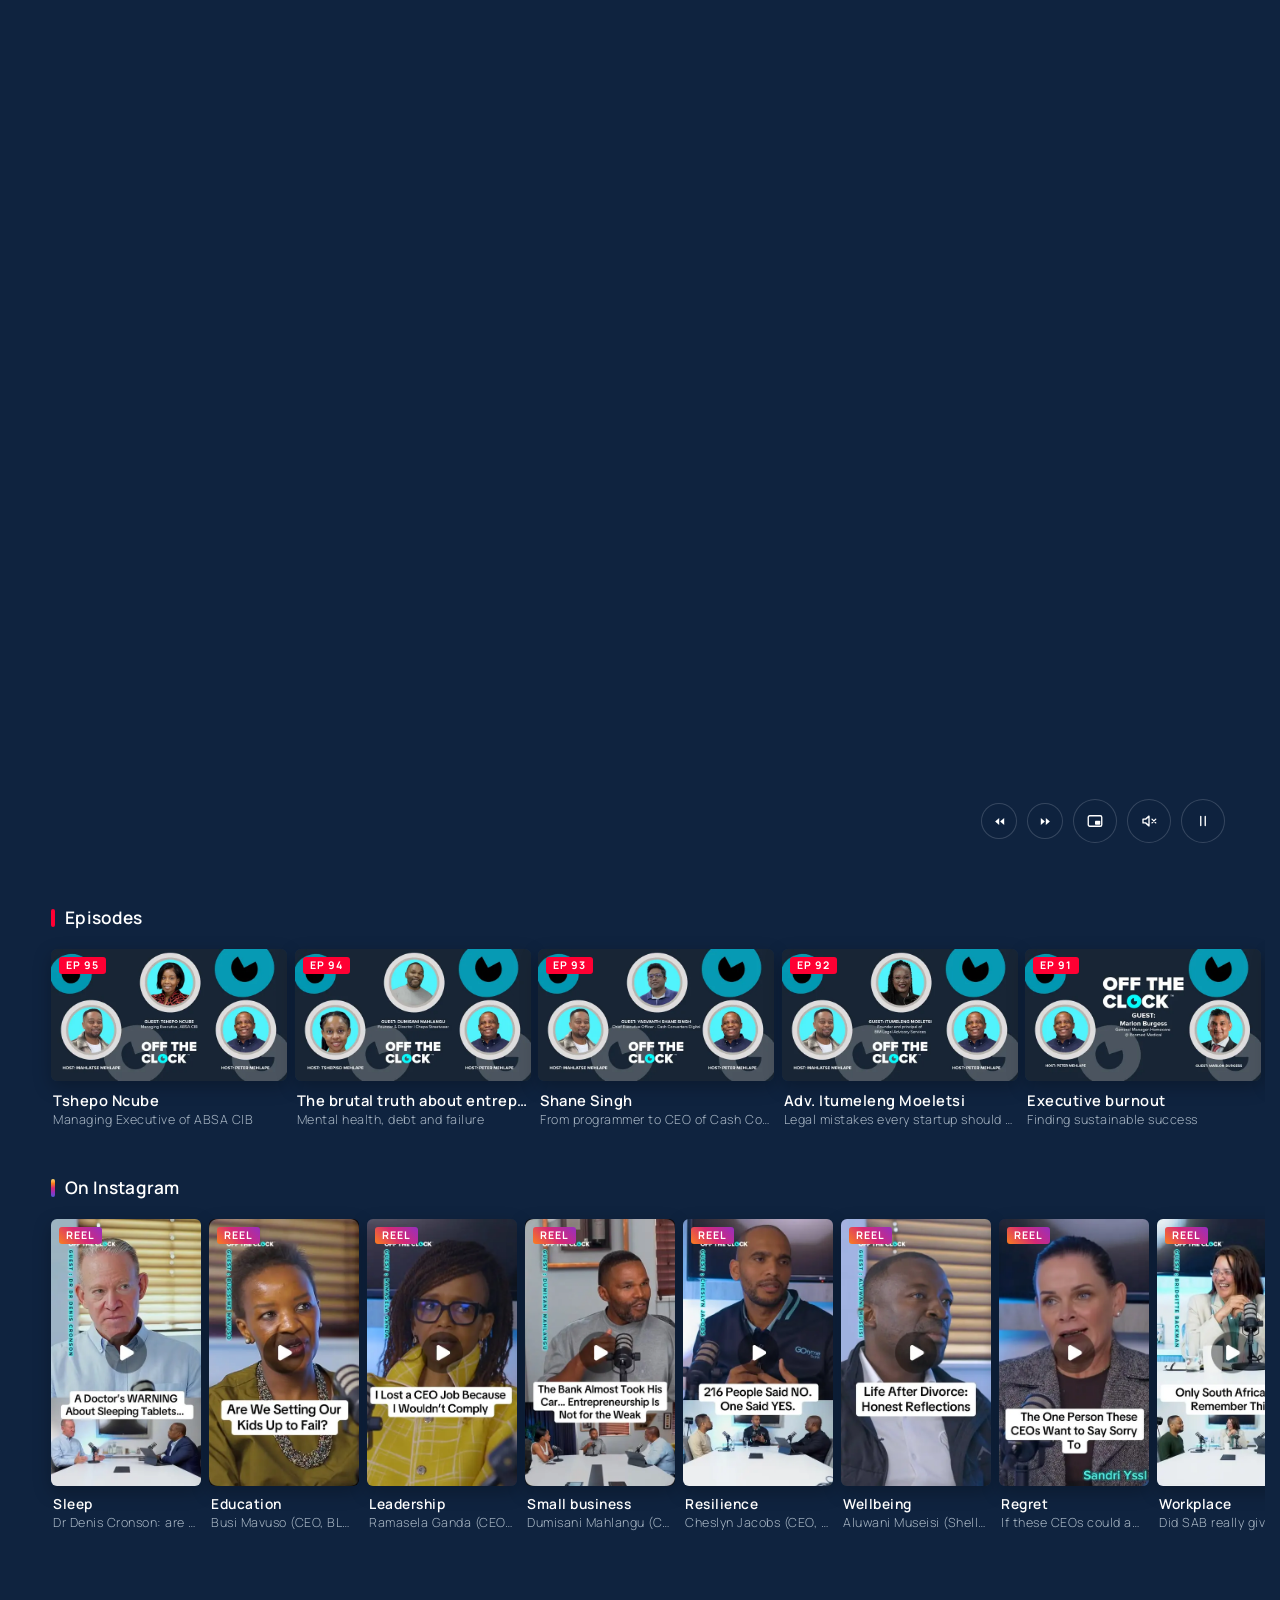
==== commit c13afe1f: "Instagram row: real reel covers for all 20 cards Co-Authored-By: Claude Sonnet 5.5 <noreply@anthropi" ====
--- a/index.html
+++ b/index.html
@@ -267,26 +267,26 @@
     <div class="row__wrap">
       <button class="row__arrow row__arrow--prev" type="button" aria-label="Previous" data-row-prev disabled><svg viewBox="0 0 24 24" aria-hidden="true"><path d="M15 5l-7 7 7 7"/></svg></button>
       <ul class="row__track" data-row-track>
-        <li class="tile tile--short tile--text"><a href="https://www.instagram.com/reel/DeZhwZ1iqPw/" target="_blank" rel="noopener"><span class="tile__img"><span class="tile__word">Sleep</span><span class="tile__play" aria-hidden="true"><svg viewBox="0 0 24 24"><path d="M8 5.5v13l10.5-6.5z"/></svg></span><span class="tile__n" aria-hidden="true">REEL</span></span><span class="tile__txt"><b>Sleep</b><small>Dr Denis Cronson: are you sleeping, or just sedated?</small></span></a></li>
-        <li class="tile tile--short tile--text"><a href="https://www.instagram.com/reel/DcYW5-INZYM/" target="_blank" rel="noopener"><span class="tile__img"><span class="tile__word">Education</span><span class="tile__play" aria-hidden="true"><svg viewBox="0 0 24 24"><path d="M8 5.5v13l10.5-6.5z"/></svg></span><span class="tile__n" aria-hidden="true">REEL</span></span><span class="tile__txt"><b>Education</b><small>Busi Mavuso (CEO, BLSA): the truth about SA&#x27;s education system</small></span></a></li>
-        <li class="tile tile--short tile--text"><a href="https://www.instagram.com/reel/DZzjrKXtO2k/" target="_blank" rel="noopener"><span class="tile__img"><span class="tile__word">Leadership</span><span class="tile__play" aria-hidden="true"><svg viewBox="0 0 24 24"><path d="M8 5.5v13l10.5-6.5z"/></svg></span><span class="tile__n" aria-hidden="true">REEL</span></span><span class="tile__txt"><b>Leadership</b><small>Ramasela Ganda (CEO, Avis SA): doing the right thing comes at a cost</small></span></a></li>
-        <li class="tile tile--short tile--text"><a href="https://www.instagram.com/reel/DfZvxdZNrmk/" target="_blank" rel="noopener"><span class="tile__img"><span class="tile__word">Small business</span><span class="tile__play" aria-hidden="true"><svg viewBox="0 0 24 24"><path d="M8 5.5v13l10.5-6.5z"/></svg></span><span class="tile__n" aria-hidden="true">REEL</span></span><span class="tile__txt"><b>Small business</b><small>Dumisani Mahlangu (Chepa Streetwear): the close call with the bank</small></span></a></li>
-        <li class="tile tile--short tile--text"><a href="https://www.instagram.com/reel/DZdC30Et2_N/" target="_blank" rel="noopener"><span class="tile__img"><span class="tile__word">Resilience</span><span class="tile__play" aria-hidden="true"><svg viewBox="0 0 24 24"><path d="M8 5.5v13l10.5-6.5z"/></svg></span><span class="tile__n" aria-hidden="true">REEL</span></span><span class="tile__txt"><b>Resilience</b><small>Cheslyn Jacobs (CEO, TymeBank): 216 rejections before a yes</small></span></a></li>
-        <li class="tile tile--short tile--text"><a href="https://www.instagram.com/reel/DaXy730tFxn/" target="_blank" rel="noopener"><span class="tile__img"><span class="tile__word">Wellbeing</span><span class="tile__play" aria-hidden="true"><svg viewBox="0 0 24 24"><path d="M8 5.5v13l10.5-6.5z"/></svg></span><span class="tile__n" aria-hidden="true">REEL</span></span><span class="tile__txt"><b>Wellbeing</b><small>Aluwani Museisi (Shell SA): even leaders carry personal battles</small></span></a></li>
-        <li class="tile tile--short tile--text"><a href="https://www.instagram.com/reel/DaQqazItwfU/" target="_blank" rel="noopener"><span class="tile__img"><span class="tile__word">Regret</span><span class="tile__play" aria-hidden="true"><svg viewBox="0 0 24 24"><path d="M8 5.5v13l10.5-6.5z"/></svg></span><span class="tile__n" aria-hidden="true">REEL</span></span><span class="tile__txt"><b>Regret</b><small>If these CEOs could apologise to one person…</small></span></a></li>
-        <li class="tile tile--short tile--text"><a href="https://www.instagram.com/reel/DbBKjzhtaQe/" target="_blank" rel="noopener"><span class="tile__img"><span class="tile__word">Workplace</span><span class="tile__play" aria-hidden="true"><svg viewBox="0 0 24 24"><path d="M8 5.5v13l10.5-6.5z"/></svg></span><span class="tile__n" aria-hidden="true">REEL</span></span><span class="tile__txt"><b>Workplace</b><small>Did SAB really give employees an alcohol allowance?</small></span></a></li>
-        <li class="tile tile--short tile--text"><a href="https://www.instagram.com/reel/DeHlym0Ce4O/" target="_blank" rel="noopener"><span class="tile__img"><span class="tile__word">Leadership</span><span class="tile__play" aria-hidden="true"><svg viewBox="0 0 24 24"><path d="M8 5.5v13l10.5-6.5z"/></svg></span><span class="tile__n" aria-hidden="true">REEL</span></span><span class="tile__txt"><b>Leadership</b><small>Mike Teke (CEO, Seriti Resources): lessons from his book</small></span></a></li>
-        <li class="tile tile--short tile--text"><a href="https://www.instagram.com/reel/DeE_EGwiwJS/" target="_blank" rel="noopener"><span class="tile__img"><span class="tile__word">Ambition</span><span class="tile__play" aria-hidden="true"><svg viewBox="0 0 24 24"><path d="M8 5.5v13l10.5-6.5z"/></svg></span><span class="tile__n" aria-hidden="true">REEL</span></span><span class="tile__txt"><b>Ambition</b><small>From Springs: building your own path</small></span></a></li>
-        <li class="tile tile--short tile--text"><a href="https://www.instagram.com/reel/De7I5EDNFXX/" target="_blank" rel="noopener"><span class="tile__img"><span class="tile__word">The law</span><span class="tile__play" aria-hidden="true"><svg viewBox="0 0 24 24"><path d="M8 5.5v13l10.5-6.5z"/></svg></span><span class="tile__n" aria-hidden="true">REEL</span></span><span class="tile__txt"><b>The law</b><small>Adv. Itumeleng Moeletsi: when you can&#x27;t afford your home loan</small></span></a></li>
-        <li class="tile tile--short tile--text"><a href="https://www.instagram.com/reel/DZ42IJ3twp_/" target="_blank" rel="noopener"><span class="tile__img"><span class="tile__word">Career</span><span class="tile__play" aria-hidden="true"><svg viewBox="0 0 24 24"><path d="M8 5.5v13l10.5-6.5z"/></svg></span><span class="tile__n" aria-hidden="true">REEL</span></span><span class="tile__txt"><b>Career</b><small>Ramasela Ganda: coming home after the public sector</small></span></a></li>
-        <li class="tile tile--short tile--text"><a href="https://www.instagram.com/reel/DXqobfYjeJ7/" target="_blank" rel="noopener"><span class="tile__img"><span class="tile__word">Business</span><span class="tile__play" aria-hidden="true"><svg viewBox="0 0 24 24"><path d="M8 5.5v13l10.5-6.5z"/></svg></span><span class="tile__n" aria-hidden="true">REEL</span></span><span class="tile__txt"><b>Business</b><small>Jason (Cash Converters): it&#x27;s not just a pawn shop</small></span></a></li>
-        <li class="tile tile--short tile--text"><a href="https://www.instagram.com/reel/Dd_UKUCKku8/" target="_blank" rel="noopener"><span class="tile__img"><span class="tile__word">Love</span><span class="tile__play" aria-hidden="true"><svg viewBox="0 0 24 24"><path d="M8 5.5v13l10.5-6.5z"/></svg></span><span class="tile__n" aria-hidden="true">REEL</span></span><span class="tile__txt"><b>Love</b><small>Mike Teke: 34 years later, he&#x27;d still choose her</small></span></a></li>
-        <li class="tile tile--short tile--text"><a href="https://www.instagram.com/reel/DbLEbdOtsvt/" target="_blank" rel="noopener"><span class="tile__img"><span class="tile__word">Marriage</span><span class="tile__play" aria-hidden="true"><svg viewBox="0 0 24 24"><path d="M8 5.5v13l10.5-6.5z"/></svg></span><span class="tile__n" aria-hidden="true">REEL</span></span><span class="tile__txt"><b>Marriage</b><small>Witness Mdaka (AddProp): a marriage that tested everything</small></span></a></li>
-        <li class="tile tile--short tile--text"><a href="https://www.instagram.com/reel/DaUdzj2iNU9/" target="_blank" rel="noopener"><span class="tile__img"><span class="tile__word">Leadership</span><span class="tile__play" aria-hidden="true"><svg viewBox="0 0 24 24"><path d="M8 5.5v13l10.5-6.5z"/></svg></span><span class="tile__n" aria-hidden="true">REEL</span></span><span class="tile__txt"><b>Leadership</b><small>Aluwani Museisi: what happens when the CEO…</small></span></a></li>
-        <li class="tile tile--short tile--text"><a href="https://www.instagram.com/reel/Ddrcf7kKOWQ/" target="_blank" rel="noopener"><span class="tile__img"><span class="tile__word">Entrepreneurship</span><span class="tile__play" aria-hidden="true"><svg viewBox="0 0 24 24"><path d="M8 5.5v13l10.5-6.5z"/></svg></span><span class="tile__n" aria-hidden="true">REEL</span></span><span class="tile__txt"><b>Entrepreneurship</b><small>Adv. Itumeleng Moeletsi: what starting her own firm really took</small></span></a></li>
-        <li class="tile tile--short tile--text"><a href="https://www.instagram.com/reel/DfhY2UntKrI/" target="_blank" rel="noopener"><span class="tile__img"><span class="tile__word">Mental health</span><span class="tile__play" aria-hidden="true"><svg viewBox="0 0 24 24"><path d="M8 5.5v13l10.5-6.5z"/></svg></span><span class="tile__n" aria-hidden="true">REEL</span></span><span class="tile__txt"><b>Mental health</b><small>Dumisani Mahlangu: when it all gets too much, who do you turn to?</small></span></a></li>
-        <li class="tile tile--short tile--text"><a href="https://www.instagram.com/reel/DbxkyvWtfK1/" target="_blank" rel="noopener"><span class="tile__img"><span class="tile__word">Leadership</span><span class="tile__play" aria-hidden="true"><svg viewBox="0 0 24 24"><path d="M8 5.5v13l10.5-6.5z"/></svg></span><span class="tile__n" aria-hidden="true">REEL</span></span><span class="tile__txt"><b>Leadership</b><small>It&#x27;s lonely at the top: the person everyone looks to</small></span></a></li>
-        <li class="tile tile--short tile--text"><a href="https://www.instagram.com/reel/DaLQUGXNaLY/" target="_blank" rel="noopener"><span class="tile__img"><span class="tile__word">Social impact</span><span class="tile__play" aria-hidden="true"><svg viewBox="0 0 24 24"><path d="M8 5.5v13l10.5-6.5z"/></svg></span><span class="tile__n" aria-hidden="true">REEL</span></span><span class="tile__txt"><b>Social impact</b><small>Tshikululu: managing R4 billion for social good</small></span></a></li>
+        <li class="tile tile--short"><a href="https://www.instagram.com/reel/DeZhwZ1iqPw/" target="_blank" rel="noopener"><span class="tile__img"><img src="assets/ig/DeZhwZ1iqPw.webp" alt="" width="360" height="640" loading="lazy" decoding="async"><span class="tile__n" aria-hidden="true">REEL</span></span><span class="tile__txt"><b>Sleep</b><small>Dr Denis Cronson: are you sleeping, or just sedated?</small></span></a></li>
+        <li class="tile tile--short"><a href="https://www.instagram.com/reel/DcYW5-INZYM/" target="_blank" rel="noopener"><span class="tile__img"><img src="assets/ig/DcYW5-INZYM.webp" alt="" width="360" height="640" loading="lazy" decoding="async"><span class="tile__n" aria-hidden="true">REEL</span></span><span class="tile__txt"><b>Education</b><small>Busi Mavuso (CEO, BLSA): the truth about SA&#x27;s education system</small></span></a></li>
+        <li class="tile tile--short"><a href="https://www.instagram.com/reel/DZzjrKXtO2k/" target="_blank" rel="noopener"><span class="tile__img"><img src="assets/ig/DZzjrKXtO2k.webp" alt="" width="360" height="640" loading="lazy" decoding="async"><span class="tile__n" aria-hidden="true">REEL</span></span><span class="tile__txt"><b>Leadership</b><small>Ramasela Ganda (CEO, Avis SA): doing the right thing comes at a cost</small></span></a></li>
+        <li class="tile tile--short"><a href="https://www.instagram.com/reel/DfZvxdZNrmk/" target="_blank" rel="noopener"><span class="tile__img"><img src="assets/ig/DfZvxdZNrmk.webp" alt="" width="360" height="640" loading="lazy" decoding="async"><span class="tile__n" aria-hidden="true">REEL</span></span><span class="tile__txt"><b>Small business</b><small>Dumisani Mahlangu (Chepa Streetwear): the close call with the bank</small></span></a></li>
+        <li class="tile tile--short"><a href="https://www.instagram.com/reel/DZdC30Et2_N/" target="_blank" rel="noopener"><span class="tile__img"><img src="assets/ig/DZdC30Et2_N.webp" alt="" width="360" height="640" loading="lazy" decoding="async"><span class="tile__n" aria-hidden="true">REEL</span></span><span class="tile__txt"><b>Resilience</b><small>Cheslyn Jacobs (CEO, TymeBank): 216 rejections before a yes</small></span></a></li>
+        <li class="tile tile--short"><a href="https://www.instagram.com/reel/DaXy730tFxn/" target="_blank" rel="noopener"><span class="tile__img"><img src="assets/ig/DaXy730tFxn.webp" alt="" width="360" height="640" loading="lazy" decoding="async"><span class="tile__n" aria-hidden="true">REEL</span></span><span class="tile__txt"><b>Wellbeing</b><small>Aluwani Museisi (Shell SA): even leaders carry personal battles</small></span></a></li>
+        <li class="tile tile--short"><a href="https://www.instagram.com/reel/DaQqazItwfU/" target="_blank" rel="noopener"><span class="tile__img"><img src="assets/ig/DaQqazItwfU.webp" alt="" width="360" height="640" loading="lazy" decoding="async"><span class="tile__n" aria-hidden="true">REEL</span></span><span class="tile__txt"><b>Regret</b><small>If these CEOs could apologise to one person…</small></span></a></li>
+        <li class="tile tile--short"><a href="https://www.instagram.com/reel/DbBKjzhtaQe/" target="_blank" rel="noopener"><span class="tile__img"><img src="assets/ig/DbBKjzhtaQe.webp" alt="" width="360" height="640" loading="lazy" decoding="async"><span class="tile__n" aria-hidden="true">REEL</span></span><span class="tile__txt"><b>Workplace</b><small>Did SAB really give employees an alcohol allowance?</small></span></a></li>
+        <li class="tile tile--short"><a href="https://www.instagram.com/reel/DeHlym0Ce4O/" target="_blank" rel="noopener"><span class="tile__img"><img src="assets/ig/DeHlym0Ce4O.webp" alt="" width="360" height="640" loading="lazy" decoding="async"><span class="tile__n" aria-hidden="true">REEL</span></span><span class="tile__txt"><b>Leadership</b><small>Mike Teke (CEO, Seriti Resources): lessons from his book</small></span></a></li>
+        <li class="tile tile--short"><a href="https://www.instagram.com/reel/DeE_EGwiwJS/" target="_blank" rel="noopener"><span class="tile__img"><img src="assets/ig/DeE_EGwiwJS.webp" alt="" width="360" height="640" loading="lazy" decoding="async"><span class="tile__n" aria-hidden="true">REEL</span></span><span class="tile__txt"><b>Ambition</b><small>From Springs: building your own path</small></span></a></li>
+        <li class="tile tile--short"><a href="https://www.instagram.com/reel/De7I5EDNFXX/" target="_blank" rel="noopener"><span class="tile__img"><img src="assets/ig/De7I5EDNFXX.webp" alt="" width="360" height="640" loading="lazy" decoding="async"><span class="tile__n" aria-hidden="true">REEL</span></span><span class="tile__txt"><b>The law</b><small>Adv. Itumeleng Moeletsi: when you can&#x27;t afford your home loan</small></span></a></li>
+        <li class="tile tile--short"><a href="https://www.instagram.com/reel/DZ42IJ3twp_/" target="_blank" rel="noopener"><span class="tile__img"><img src="assets/ig/DZ42IJ3twp_.webp" alt="" width="360" height="640" loading="lazy" decoding="async"><span class="tile__n" aria-hidden="true">REEL</span></span><span class="tile__txt"><b>Career</b><small>Ramasela Ganda: coming home after the public sector</small></span></a></li>
+        <li class="tile tile--short"><a href="https://www.instagram.com/reel/DXqobfYjeJ7/" target="_blank" rel="noopener"><span class="tile__img"><img src="assets/ig/DXqobfYjeJ7.webp" alt="" width="360" height="640" loading="lazy" decoding="async"><span class="tile__n" aria-hidden="true">REEL</span></span><span class="tile__txt"><b>Business</b><small>Jason (Cash Converters): it&#x27;s not just a pawn shop</small></span></a></li>
+        <li class="tile tile--short"><a href="https://www.instagram.com/reel/Dd_UKUCKku8/" target="_blank" rel="noopener"><span class="tile__img"><img src="assets/ig/Dd_UKUCKku8.webp" alt="" width="360" height="640" loading="lazy" decoding="async"><span class="tile__n" aria-hidden="true">REEL</span></span><span class="tile__txt"><b>Love</b><small>Mike Teke: 34 years later, he&#x27;d still choose her</small></span></a></li>
+        <li class="tile tile--short"><a href="https://www.instagram.com/reel/DbLEbdOtsvt/" target="_blank" rel="noopener"><span class="tile__img"><img src="assets/ig/DbLEbdOtsvt.webp" alt="" width="360" height="640" loading="lazy" decoding="async"><span class="tile__n" aria-hidden="true">REEL</span></span><span class="tile__txt"><b>Marriage</b><small>Witness Mdaka (AddProp): a marriage that tested everything</small></span></a></li>
+        <li class="tile tile--short"><a href="https://www.instagram.com/reel/DaUdzj2iNU9/" target="_blank" rel="noopener"><span class="tile__img"><img src="assets/ig/DaUdzj2iNU9.webp" alt="" width="360" height="640" loading="lazy" decoding="async"><span class="tile__n" aria-hidden="true">REEL</span></span><span class="tile__txt"><b>Leadership</b><small>Aluwani Museisi: what happens when the CEO…</small></span></a></li>
+        <li class="tile tile--short"><a href="https://www.instagram.com/reel/Ddrcf7kKOWQ/" target="_blank" rel="noopener"><span class="tile__img"><img src="assets/ig/Ddrcf7kKOWQ.webp" alt="" width="360" height="640" loading="lazy" decoding="async"><span class="tile__n" aria-hidden="true">REEL</span></span><span class="tile__txt"><b>Entrepreneurship</b><small>Adv. Itumeleng Moeletsi: what starting her own firm really took</small></span></a></li>
+        <li class="tile tile--short"><a href="https://www.instagram.com/reel/DfhY2UntKrI/" target="_blank" rel="noopener"><span class="tile__img"><img src="assets/ig/DfhY2UntKrI.webp" alt="" width="360" height="640" loading="lazy" decoding="async"><span class="tile__n" aria-hidden="true">REEL</span></span><span class="tile__txt"><b>Mental health</b><small>Dumisani Mahlangu: when it all gets too much, who do you turn to?</small></span></a></li>
+        <li class="tile tile--short"><a href="https://www.instagram.com/reel/DbxkyvWtfK1/" target="_blank" rel="noopener"><span class="tile__img"><img src="assets/ig/DbxkyvWtfK1.webp" alt="" width="360" height="640" loading="lazy" decoding="async"><span class="tile__n" aria-hidden="true">REEL</span></span><span class="tile__txt"><b>Leadership</b><small>It&#x27;s lonely at the top: the person everyone looks to</small></span></a></li>
+        <li class="tile tile--short"><a href="https://www.instagram.com/reel/DaLQUGXNaLY/" target="_blank" rel="noopener"><span class="tile__img"><img src="assets/ig/DaLQUGXNaLY.webp" alt="" width="360" height="640" loading="lazy" decoding="async"><span class="tile__n" aria-hidden="true">REEL</span></span><span class="tile__txt"><b>Social impact</b><small>Tshikululu: managing R4 billion for social good</small></span></a></li>
       </ul>
       <button class="row__arrow row__arrow--next" type="button" aria-label="More" data-row-next><svg viewBox="0 0 24 24" aria-hidden="true"><path d="M9 5l7 7-7 7"/></svg></button>
     </div>
--- a/css/styles.css
+++ b/css/styles.css
@@ -1053,16 +1053,3 @@
 .hdr__ddbtn { min-height: 44px; font-weight: 500; font-size: .74rem; letter-spacing: .14em; text-transform: uppercase; color: var(--white); }
 .hdr__menu { grid-template-columns: minmax(0, 1fr) minmax(0, 1fr); }
 .hdr__nav .hdr__menu a { min-height: 0; font-size: inherit; letter-spacing: 0; text-transform: none; white-space: normal; }
-
-/* Instagram reels without cover art: designed text cards, tinted with the Instagram palette */
-.tile--text .tile__img { background:
-  radial-gradient(130% 75% at 100% 0%, var(--card-a, var(--ig)) 0%, rgba(15, 35, 63, 0) 62%),
-  linear-gradient(175deg, var(--ink-2), var(--ink)); }
-.tile--text:nth-child(5n+1) { --card-a: var(--ig-5); }
-.tile--text:nth-child(5n+2) { --card-a: var(--ig-4); }
-.tile--text:nth-child(5n+3) { --card-a: var(--ig); }
-.tile--text:nth-child(5n+4) { --card-a: var(--ig-2); }
-.tile--text:nth-child(5n+5) { --card-a: var(--ig-1); }
-.tile__word { position: absolute; left: 14px; right: 12px; bottom: 16px; z-index: 1; font: 700 clamp(1.25rem, 1.7vw, 1.7rem)/1.05 var(--f-display); letter-spacing: .01em; text-transform: uppercase; color: var(--white); text-shadow: 0 2px 14px rgba(0, 0, 0, .45); overflow-wrap: anywhere; }
-.tile--text .tile__txt b { display: none; }
-.tile--text .tile__txt small { margin-top: 0; color: var(--mist); font-size: .8rem; white-space: normal; display: -webkit-box; -webkit-line-clamp: 3; -webkit-box-orient: vertical; }
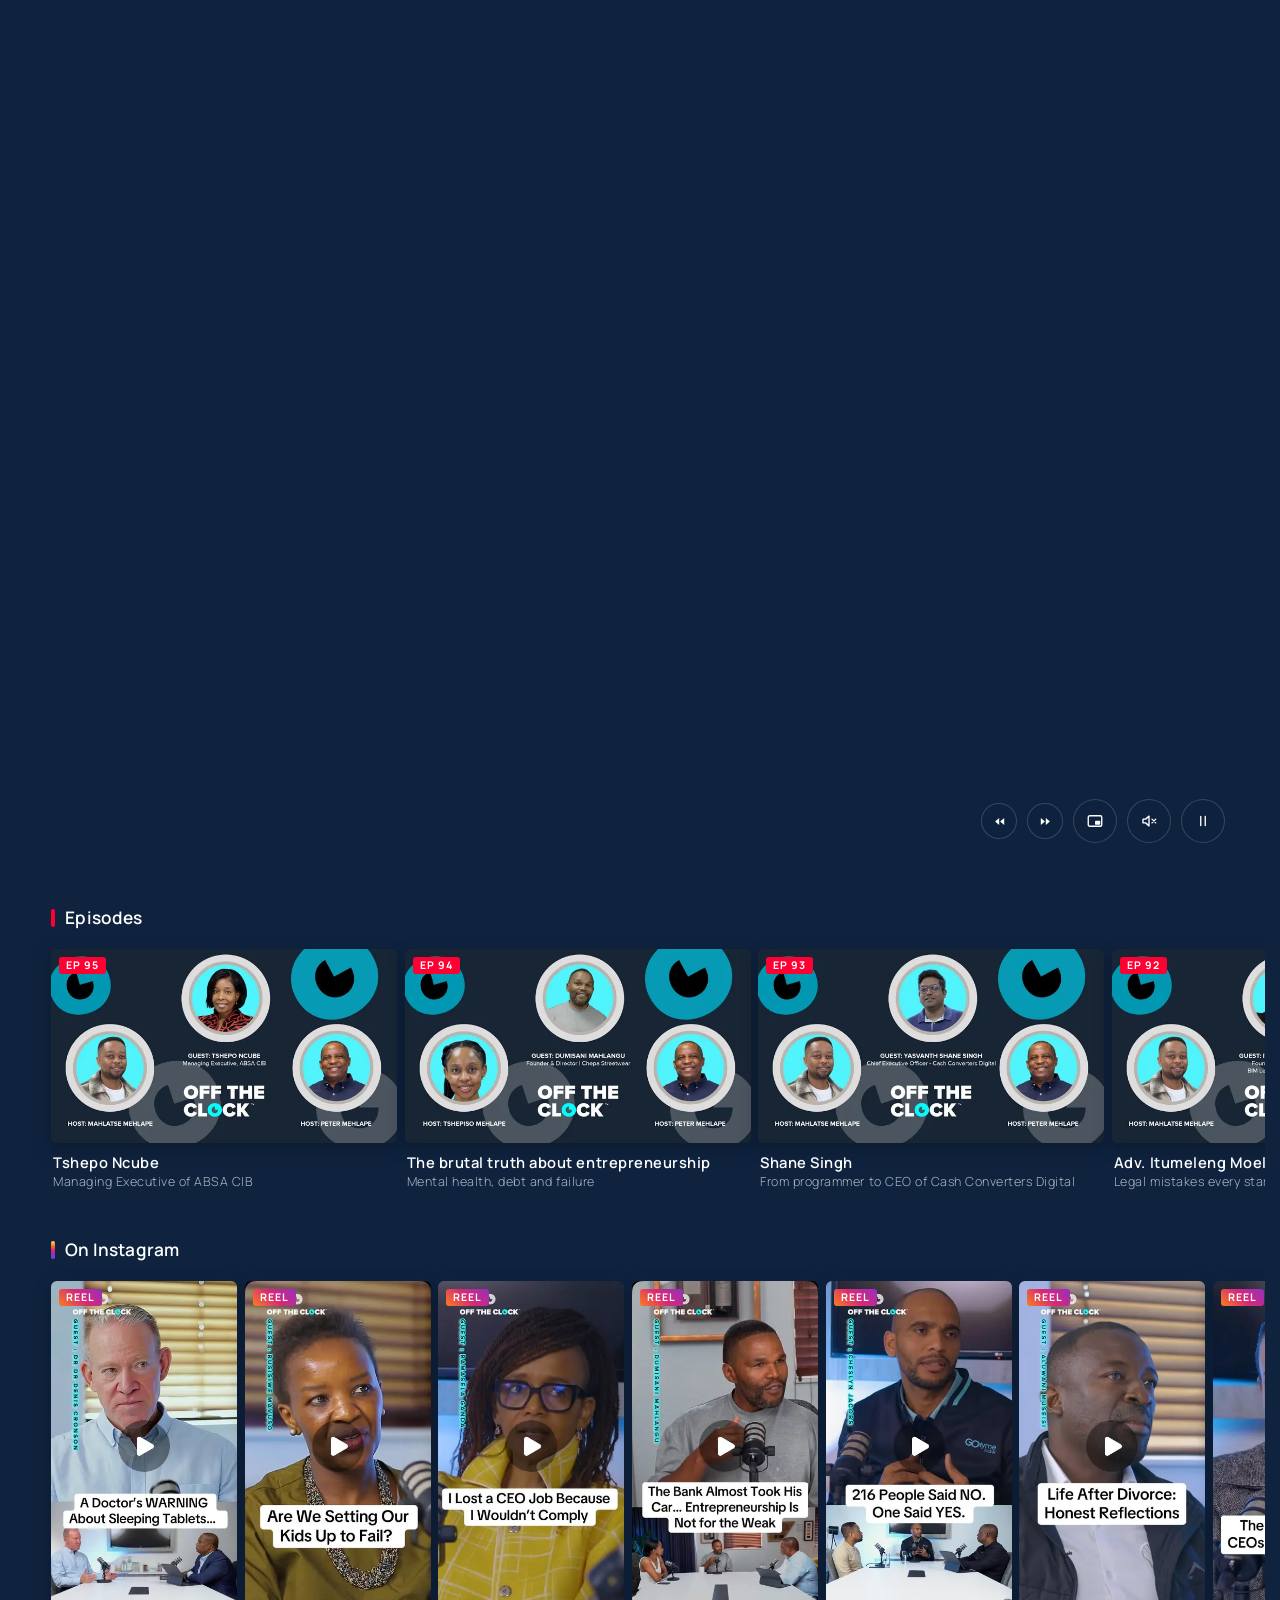
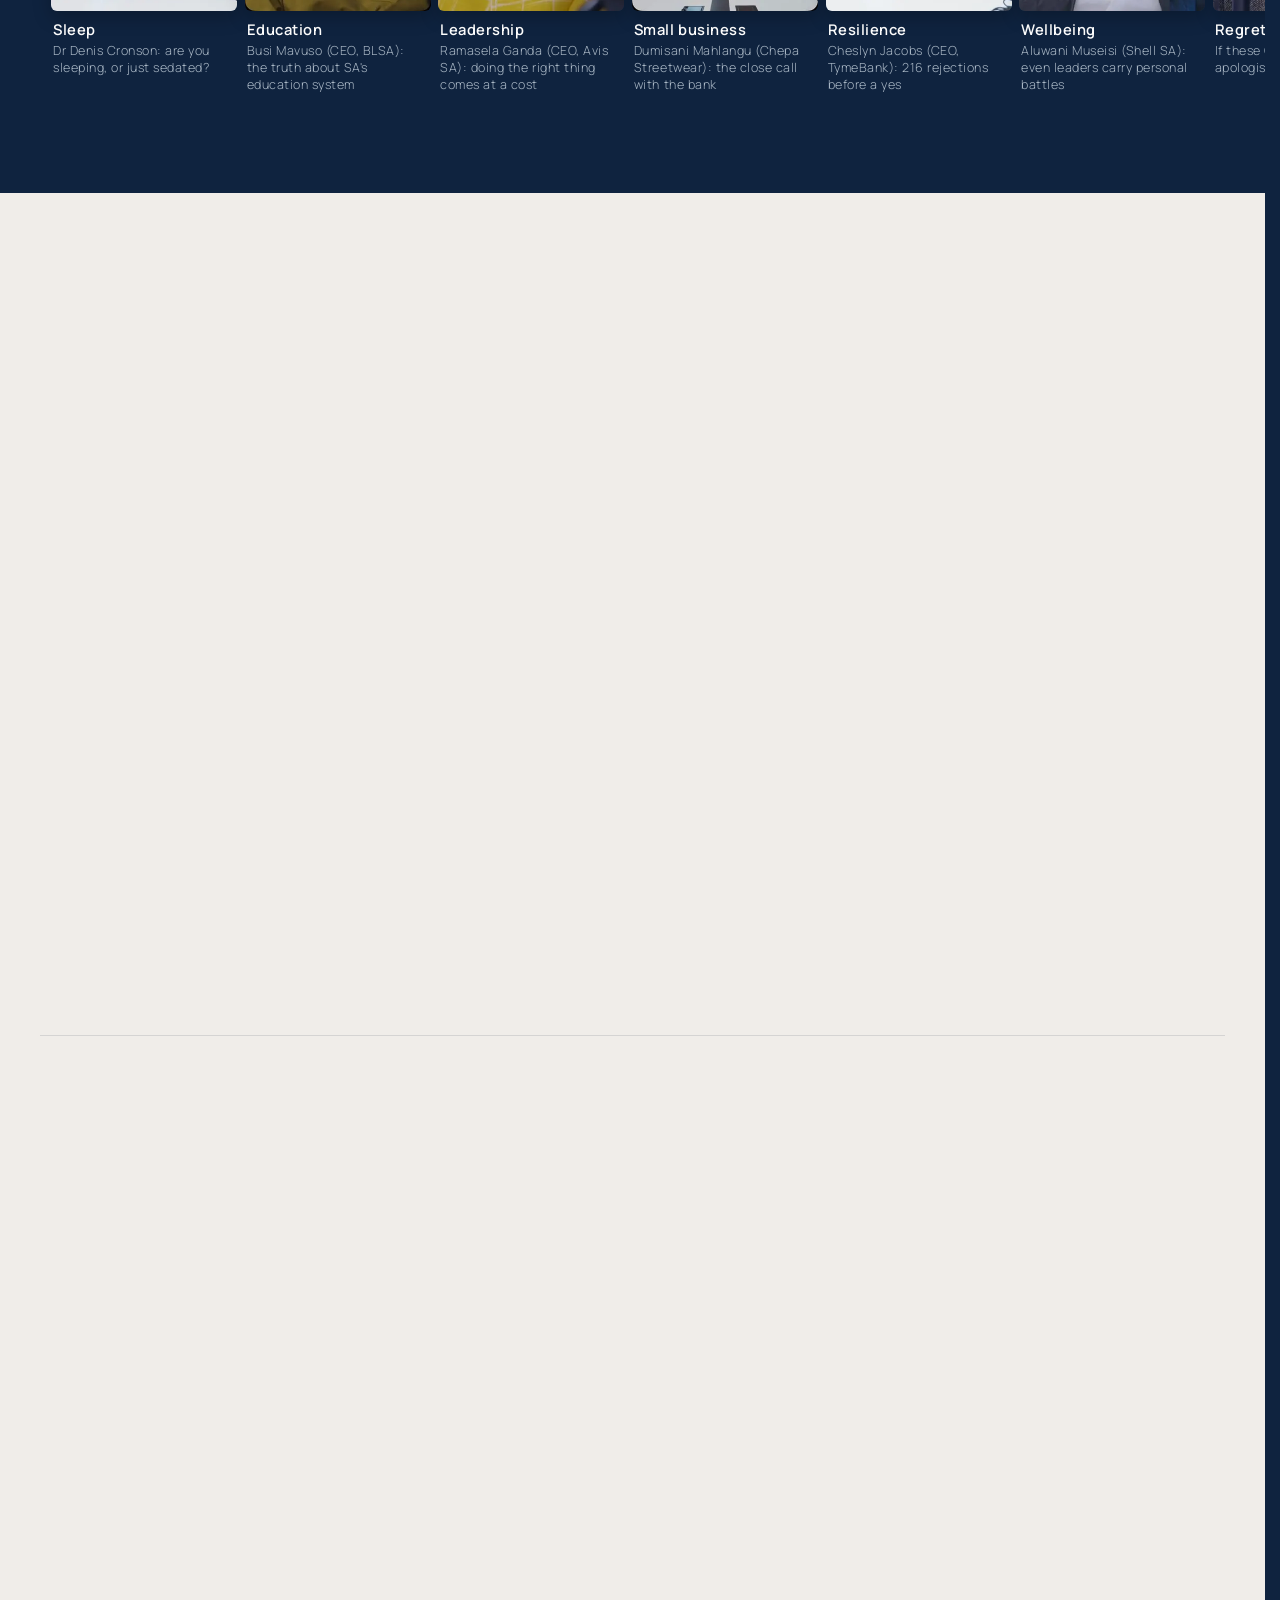
==== commit c214354b: "Episode covers: bigger tiles and 1280px images so host and guest names read Co-Authored-By: Claude S" ====
--- a/index.html
+++ b/index.html
@@ -240,16 +240,16 @@
     <div class="row__wrap">
       <button class="row__arrow row__arrow--prev" type="button" aria-label="Previous episodes" data-row-prev disabled><svg viewBox="0 0 24 24" aria-hidden="true"><path d="M15 5l-7 7 7 7"/></svg></button>
       <ul class="row__track" data-row-track>
-        <li class="tile"><a href="https://www.youtube.com/watch?v=qgXtAOvHS40" target="_blank" rel="noopener"><span class="tile__img"><img src="assets/yt/qgXtAOvHS40-640.webp" alt="" width="640" height="360" loading="lazy" decoding="async"><span class="tile__play" aria-hidden="true"><svg viewBox="0 0 24 24"><path d="M8 5.5v13l10.5-6.5z"/></svg></span><span class="tile__n" aria-hidden="true">EP 95</span></span><span class="tile__txt"><b>Tshepo Ncube</b><small>Managing Executive of ABSA CIB</small></span></a></li>
-        <li class="tile"><a href="https://www.youtube.com/watch?v=u5cgaYHnwGM" target="_blank" rel="noopener"><span class="tile__img"><img src="assets/yt/u5cgaYHnwGM-640.webp" alt="" width="640" height="360" loading="lazy" decoding="async"><span class="tile__play" aria-hidden="true"><svg viewBox="0 0 24 24"><path d="M8 5.5v13l10.5-6.5z"/></svg></span><span class="tile__n" aria-hidden="true">EP 94</span></span><span class="tile__txt"><b>The brutal truth about entrepreneurship</b><small>Mental health, debt and failure</small></span></a></li>
-        <li class="tile"><a href="https://www.youtube.com/watch?v=lRXAA3vOIX0" target="_blank" rel="noopener"><span class="tile__img"><img src="assets/yt/lRXAA3vOIX0-640.webp" alt="" width="640" height="360" loading="lazy" decoding="async"><span class="tile__play" aria-hidden="true"><svg viewBox="0 0 24 24"><path d="M8 5.5v13l10.5-6.5z"/></svg></span><span class="tile__n" aria-hidden="true">EP 93</span></span><span class="tile__txt"><b>Shane Singh</b><small>From programmer to CEO of Cash Converters Digital</small></span></a></li>
-        <li class="tile"><a href="https://www.youtube.com/watch?v=N6qGRhzLr0M" target="_blank" rel="noopener"><span class="tile__img"><img src="assets/yt/N6qGRhzLr0M-640.webp" alt="" width="640" height="360" loading="lazy" decoding="async"><span class="tile__play" aria-hidden="true"><svg viewBox="0 0 24 24"><path d="M8 5.5v13l10.5-6.5z"/></svg></span><span class="tile__n" aria-hidden="true">EP 92</span></span><span class="tile__txt"><b>Adv. Itumeleng Moeletsi</b><small>Legal mistakes every startup should avoid</small></span></a></li>
-        <li class="tile"><a href="https://www.youtube.com/watch?v=JlrozA8M_So" target="_blank" rel="noopener"><span class="tile__img"><img src="assets/yt/JlrozA8M_So-640.webp" alt="" width="640" height="360" loading="lazy" decoding="async"><span class="tile__play" aria-hidden="true"><svg viewBox="0 0 24 24"><path d="M8 5.5v13l10.5-6.5z"/></svg></span><span class="tile__n" aria-hidden="true">EP 91</span></span><span class="tile__txt"><b>Executive burnout</b><small>Finding sustainable success</small></span></a></li>
-        <li class="tile"><a href="https://www.youtube.com/watch?v=cLPuWvQ67SQ" target="_blank" rel="noopener"><span class="tile__img"><img src="assets/yt/cLPuWvQ67SQ-640.webp" alt="" width="640" height="360" loading="lazy" decoding="async"><span class="tile__play" aria-hidden="true"><svg viewBox="0 0 24 24"><path d="M8 5.5v13l10.5-6.5z"/></svg></span><span class="tile__n" aria-hidden="true">EP 88</span></span><span class="tile__txt"><b>Advocate Itumeleng Moeletsi</b></span></a></li>
-        <li class="tile"><a href="https://www.youtube.com/watch?v=DFeYuyHkwPQ" target="_blank" rel="noopener"><span class="tile__img"><img src="assets/yt/DFeYuyHkwPQ-640.webp" alt="" width="640" height="360" loading="lazy" decoding="async"><span class="tile__play" aria-hidden="true"><svg viewBox="0 0 24 24"><path d="M8 5.5v13l10.5-6.5z"/></svg></span><span class="tile__n" aria-hidden="true">EP 87</span></span><span class="tile__txt"><b>Angela Russell</b><small>Behind the Drinks Federation</small></span></a></li>
-        <li class="tile"><a href="https://www.youtube.com/watch?v=ZFDeez1uxLk" target="_blank" rel="noopener"><span class="tile__img"><img src="assets/yt/ZFDeez1uxLk-640.webp" alt="" width="640" height="360" loading="lazy" decoding="async"><span class="tile__play" aria-hidden="true"><svg viewBox="0 0 24 24"><path d="M8 5.5v13l10.5-6.5z"/></svg></span><span class="tile__n" aria-hidden="true">EP 86</span></span><span class="tile__txt"><b>Kgomotso Lebele</b><small>Accenture South Africa’s CEO</small></span></a></li>
-        <li class="tile"><a href="https://www.youtube.com/watch?v=WjOFtzZcJiE" target="_blank" rel="noopener"><span class="tile__img"><img src="assets/yt/WjOFtzZcJiE-640.webp" alt="" width="640" height="360" loading="lazy" decoding="async"><span class="tile__play" aria-hidden="true"><svg viewBox="0 0 24 24"><path d="M8 5.5v13l10.5-6.5z"/></svg></span><span class="tile__n" aria-hidden="true">EP 71</span></span><span class="tile__txt"><b>Bruce Strong</b></span></a></li>
-        <li class="tile"><a href="https://www.youtube.com/watch?v=hV8DZCbesvo" target="_blank" rel="noopener"><span class="tile__img"><img src="assets/yt/hV8DZCbesvo-640.webp" alt="" width="640" height="360" loading="lazy" decoding="async"><span class="tile__play" aria-hidden="true"><svg viewBox="0 0 24 24"><path d="M8 5.5v13l10.5-6.5z"/></svg></span><span class="tile__n" aria-hidden="true">EP 62</span></span><span class="tile__txt"><b>Khaled Hamed</b></span></a></li>
+        <li class="tile"><a href="https://www.youtube.com/watch?v=qgXtAOvHS40" target="_blank" rel="noopener"><span class="tile__img"><img src="assets/yt/qgXtAOvHS40-1280.webp" srcset="assets/yt/qgXtAOvHS40-640.webp 640w, assets/yt/qgXtAOvHS40-1280.webp 1280w" sizes="(max-width: 760px) 78vw, 32vw" alt="" width="1280" height="720" loading="lazy" decoding="async"><span class="tile__play" aria-hidden="true"><svg viewBox="0 0 24 24"><path d="M8 5.5v13l10.5-6.5z"/></svg></span><span class="tile__n" aria-hidden="true">EP 95</span></span><span class="tile__txt"><b>Tshepo Ncube</b><small>Managing Executive of ABSA CIB</small></span></a></li>
+        <li class="tile"><a href="https://www.youtube.com/watch?v=u5cgaYHnwGM" target="_blank" rel="noopener"><span class="tile__img"><img src="assets/yt/u5cgaYHnwGM-1280.webp" srcset="assets/yt/u5cgaYHnwGM-640.webp 640w, assets/yt/u5cgaYHnwGM-1280.webp 1280w" sizes="(max-width: 760px) 78vw, 32vw" alt="" width="1280" height="720" loading="lazy" decoding="async"><span class="tile__play" aria-hidden="true"><svg viewBox="0 0 24 24"><path d="M8 5.5v13l10.5-6.5z"/></svg></span><span class="tile__n" aria-hidden="true">EP 94</span></span><span class="tile__txt"><b>The brutal truth about entrepreneurship</b><small>Mental health, debt and failure</small></span></a></li>
+        <li class="tile"><a href="https://www.youtube.com/watch?v=lRXAA3vOIX0" target="_blank" rel="noopener"><span class="tile__img"><img src="assets/yt/lRXAA3vOIX0-1280.webp" srcset="assets/yt/lRXAA3vOIX0-640.webp 640w, assets/yt/lRXAA3vOIX0-1280.webp 1280w" sizes="(max-width: 760px) 78vw, 32vw" alt="" width="1280" height="720" loading="lazy" decoding="async"><span class="tile__play" aria-hidden="true"><svg viewBox="0 0 24 24"><path d="M8 5.5v13l10.5-6.5z"/></svg></span><span class="tile__n" aria-hidden="true">EP 93</span></span><span class="tile__txt"><b>Shane Singh</b><small>From programmer to CEO of Cash Converters Digital</small></span></a></li>
+        <li class="tile"><a href="https://www.youtube.com/watch?v=N6qGRhzLr0M" target="_blank" rel="noopener"><span class="tile__img"><img src="assets/yt/N6qGRhzLr0M-1280.webp" srcset="assets/yt/N6qGRhzLr0M-640.webp 640w, assets/yt/N6qGRhzLr0M-1280.webp 1280w" sizes="(max-width: 760px) 78vw, 32vw" alt="" width="1280" height="720" loading="lazy" decoding="async"><span class="tile__play" aria-hidden="true"><svg viewBox="0 0 24 24"><path d="M8 5.5v13l10.5-6.5z"/></svg></span><span class="tile__n" aria-hidden="true">EP 92</span></span><span class="tile__txt"><b>Adv. Itumeleng Moeletsi</b><small>Legal mistakes every startup should avoid</small></span></a></li>
+        <li class="tile"><a href="https://www.youtube.com/watch?v=JlrozA8M_So" target="_blank" rel="noopener"><span class="tile__img"><img src="assets/yt/JlrozA8M_So-1280.webp" srcset="assets/yt/JlrozA8M_So-640.webp 640w, assets/yt/JlrozA8M_So-1280.webp 1280w" sizes="(max-width: 760px) 78vw, 32vw" alt="" width="1280" height="720" loading="lazy" decoding="async"><span class="tile__play" aria-hidden="true"><svg viewBox="0 0 24 24"><path d="M8 5.5v13l10.5-6.5z"/></svg></span><span class="tile__n" aria-hidden="true">EP 91</span></span><span class="tile__txt"><b>Executive burnout</b><small>Finding sustainable success</small></span></a></li>
+        <li class="tile"><a href="https://www.youtube.com/watch?v=cLPuWvQ67SQ" target="_blank" rel="noopener"><span class="tile__img"><img src="assets/yt/cLPuWvQ67SQ-1280.webp" srcset="assets/yt/cLPuWvQ67SQ-640.webp 640w, assets/yt/cLPuWvQ67SQ-1280.webp 1280w" sizes="(max-width: 760px) 78vw, 32vw" alt="" width="1280" height="720" loading="lazy" decoding="async"><span class="tile__play" aria-hidden="true"><svg viewBox="0 0 24 24"><path d="M8 5.5v13l10.5-6.5z"/></svg></span><span class="tile__n" aria-hidden="true">EP 88</span></span><span class="tile__txt"><b>Advocate Itumeleng Moeletsi</b></span></a></li>
+        <li class="tile"><a href="https://www.youtube.com/watch?v=DFeYuyHkwPQ" target="_blank" rel="noopener"><span class="tile__img"><img src="assets/yt/DFeYuyHkwPQ-1280.webp" srcset="assets/yt/DFeYuyHkwPQ-640.webp 640w, assets/yt/DFeYuyHkwPQ-1280.webp 1280w" sizes="(max-width: 760px) 78vw, 32vw" alt="" width="1280" height="720" loading="lazy" decoding="async"><span class="tile__play" aria-hidden="true"><svg viewBox="0 0 24 24"><path d="M8 5.5v13l10.5-6.5z"/></svg></span><span class="tile__n" aria-hidden="true">EP 87</span></span><span class="tile__txt"><b>Angela Russell</b><small>Behind the Drinks Federation</small></span></a></li>
+        <li class="tile"><a href="https://www.youtube.com/watch?v=ZFDeez1uxLk" target="_blank" rel="noopener"><span class="tile__img"><img src="assets/yt/ZFDeez1uxLk-1280.webp" srcset="assets/yt/ZFDeez1uxLk-640.webp 640w, assets/yt/ZFDeez1uxLk-1280.webp 1280w" sizes="(max-width: 760px) 78vw, 32vw" alt="" width="1280" height="720" loading="lazy" decoding="async"><span class="tile__play" aria-hidden="true"><svg viewBox="0 0 24 24"><path d="M8 5.5v13l10.5-6.5z"/></svg></span><span class="tile__n" aria-hidden="true">EP 86</span></span><span class="tile__txt"><b>Kgomotso Lebele</b><small>Accenture South Africa’s CEO</small></span></a></li>
+        <li class="tile"><a href="https://www.youtube.com/watch?v=WjOFtzZcJiE" target="_blank" rel="noopener"><span class="tile__img"><img src="assets/yt/WjOFtzZcJiE-1280.webp" srcset="assets/yt/WjOFtzZcJiE-640.webp 640w, assets/yt/WjOFtzZcJiE-1280.webp 1280w" sizes="(max-width: 760px) 78vw, 32vw" alt="" width="1280" height="720" loading="lazy" decoding="async"><span class="tile__play" aria-hidden="true"><svg viewBox="0 0 24 24"><path d="M8 5.5v13l10.5-6.5z"/></svg></span><span class="tile__n" aria-hidden="true">EP 71</span></span><span class="tile__txt"><b>Bruce Strong</b></span></a></li>
+        <li class="tile"><a href="https://www.youtube.com/watch?v=hV8DZCbesvo" target="_blank" rel="noopener"><span class="tile__img"><img src="assets/yt/hV8DZCbesvo-1280.webp" srcset="assets/yt/hV8DZCbesvo-640.webp 640w, assets/yt/hV8DZCbesvo-1280.webp 1280w" sizes="(max-width: 760px) 78vw, 32vw" alt="" width="1280" height="720" loading="lazy" decoding="async"><span class="tile__play" aria-hidden="true"><svg viewBox="0 0 24 24"><path d="M8 5.5v13l10.5-6.5z"/></svg></span><span class="tile__n" aria-hidden="true">EP 62</span></span><span class="tile__txt"><b>Khaled Hamed</b></span></a></li>
       </ul>
       <button class="row__arrow row__arrow--next" type="button" aria-label="More episodes" data-row-next><svg viewBox="0 0 24 24" aria-hidden="true"><path d="M9 5l7 7-7 7"/></svg></button>
     </div>
--- a/css/styles.css
+++ b/css/styles.css
@@ -1053,3 +1053,13 @@
 .hdr__ddbtn { min-height: 44px; font-weight: 500; font-size: .74rem; letter-spacing: .14em; text-transform: uppercase; color: var(--white); }
 .hdr__menu { grid-template-columns: minmax(0, 1fr) minmax(0, 1fr); }
 .hdr__nav .hdr__menu a { min-height: 0; font-size: inherit; letter-spacing: 0; text-transform: none; white-space: normal; }
+
+/* Shorts and reels: wider cards and captions that wrap, so the whole caption reads */
+.tile--short { flex-basis: clamp(180px, 14.5vw, 290px); }
+.tile--short .tile__txt b { -webkit-line-clamp: 6; font-size: .92rem; line-height: 1.32; }
+.tile--short .tile__txt small { white-space: normal; display: -webkit-box; -webkit-line-clamp: 4; -webkit-box-orient: vertical; line-height: 1.38; }
+@media (max-width: 760px) { .tile--short { flex-basis: 46vw; } }
+/* Episode covers carry small host and guest names: show them larger so the names read */
+.row[data-row="episodes"] { --tw: clamp(250px, 27vw, 480px); }
+.row[data-row="episodes"] .tile { flex-basis: var(--tw); }
+@media (max-width: 760px) { .row[data-row="episodes"] { --tw: 78vw; } }
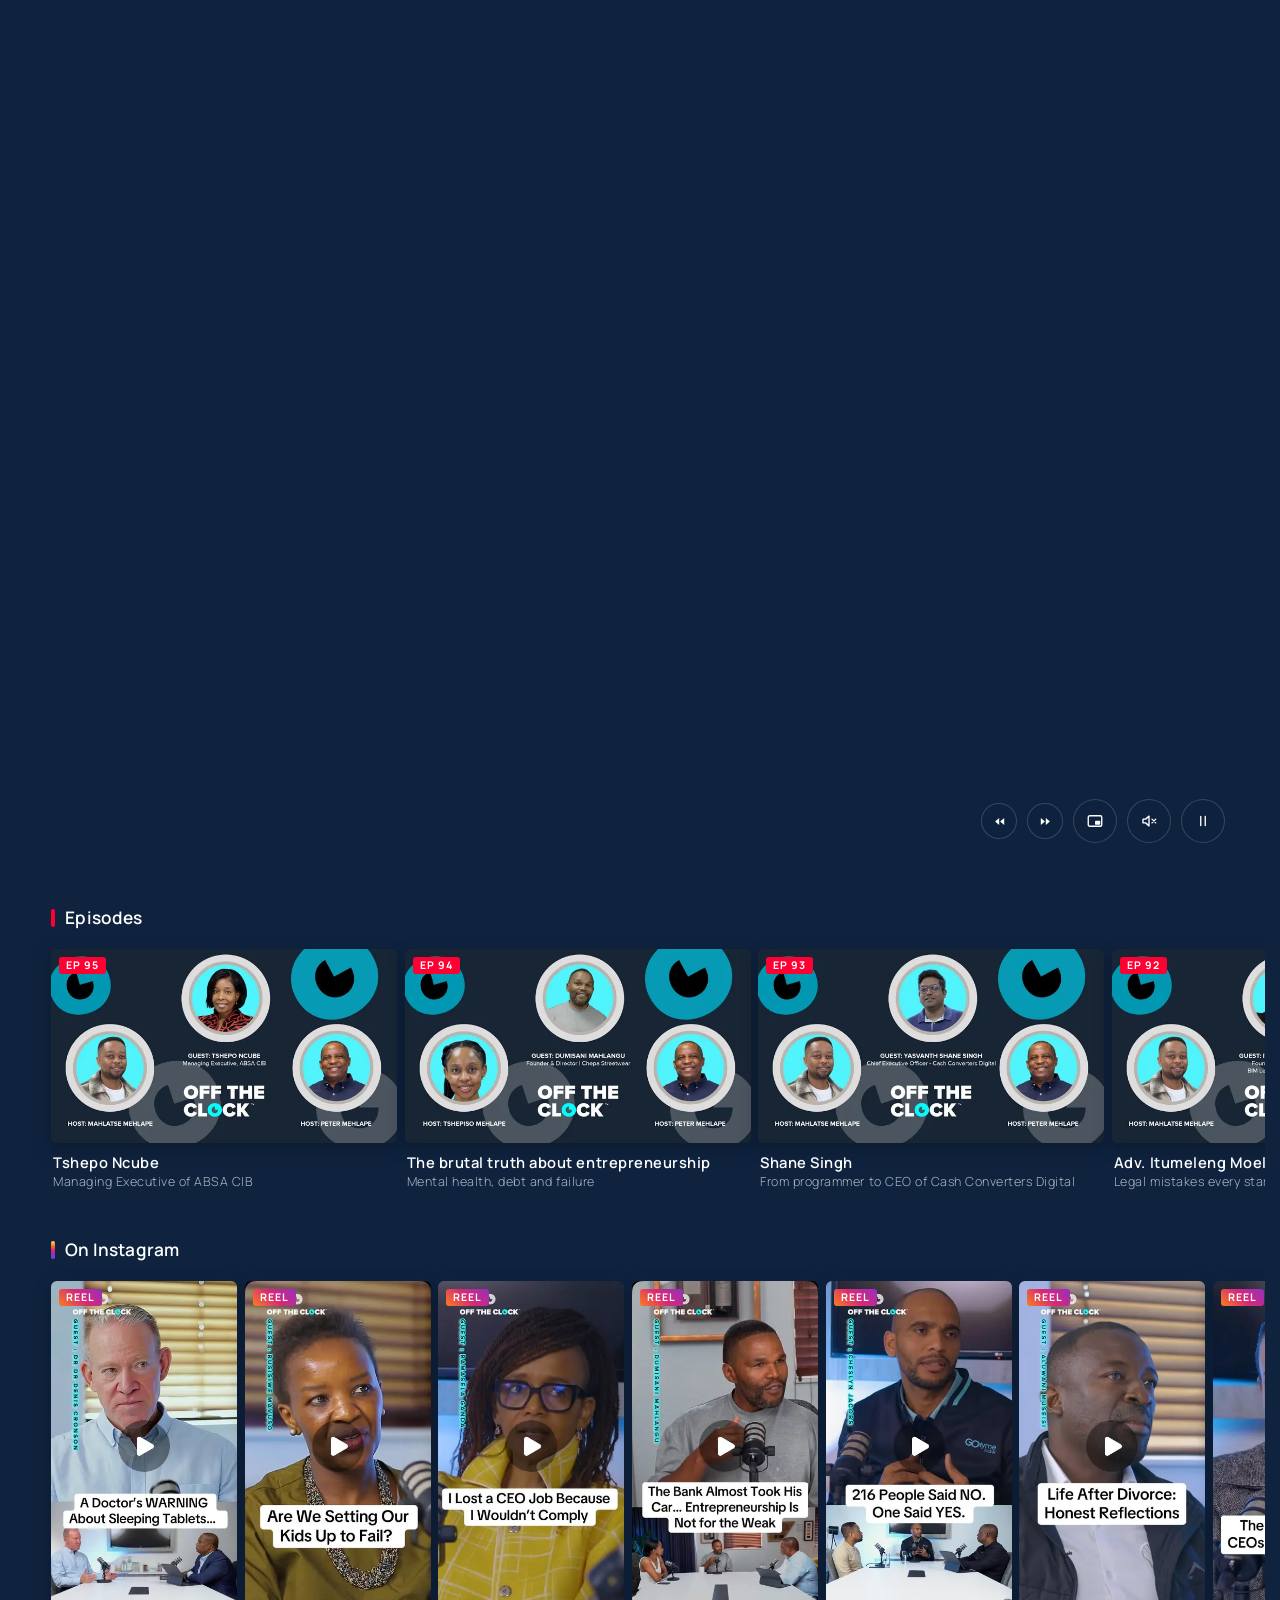
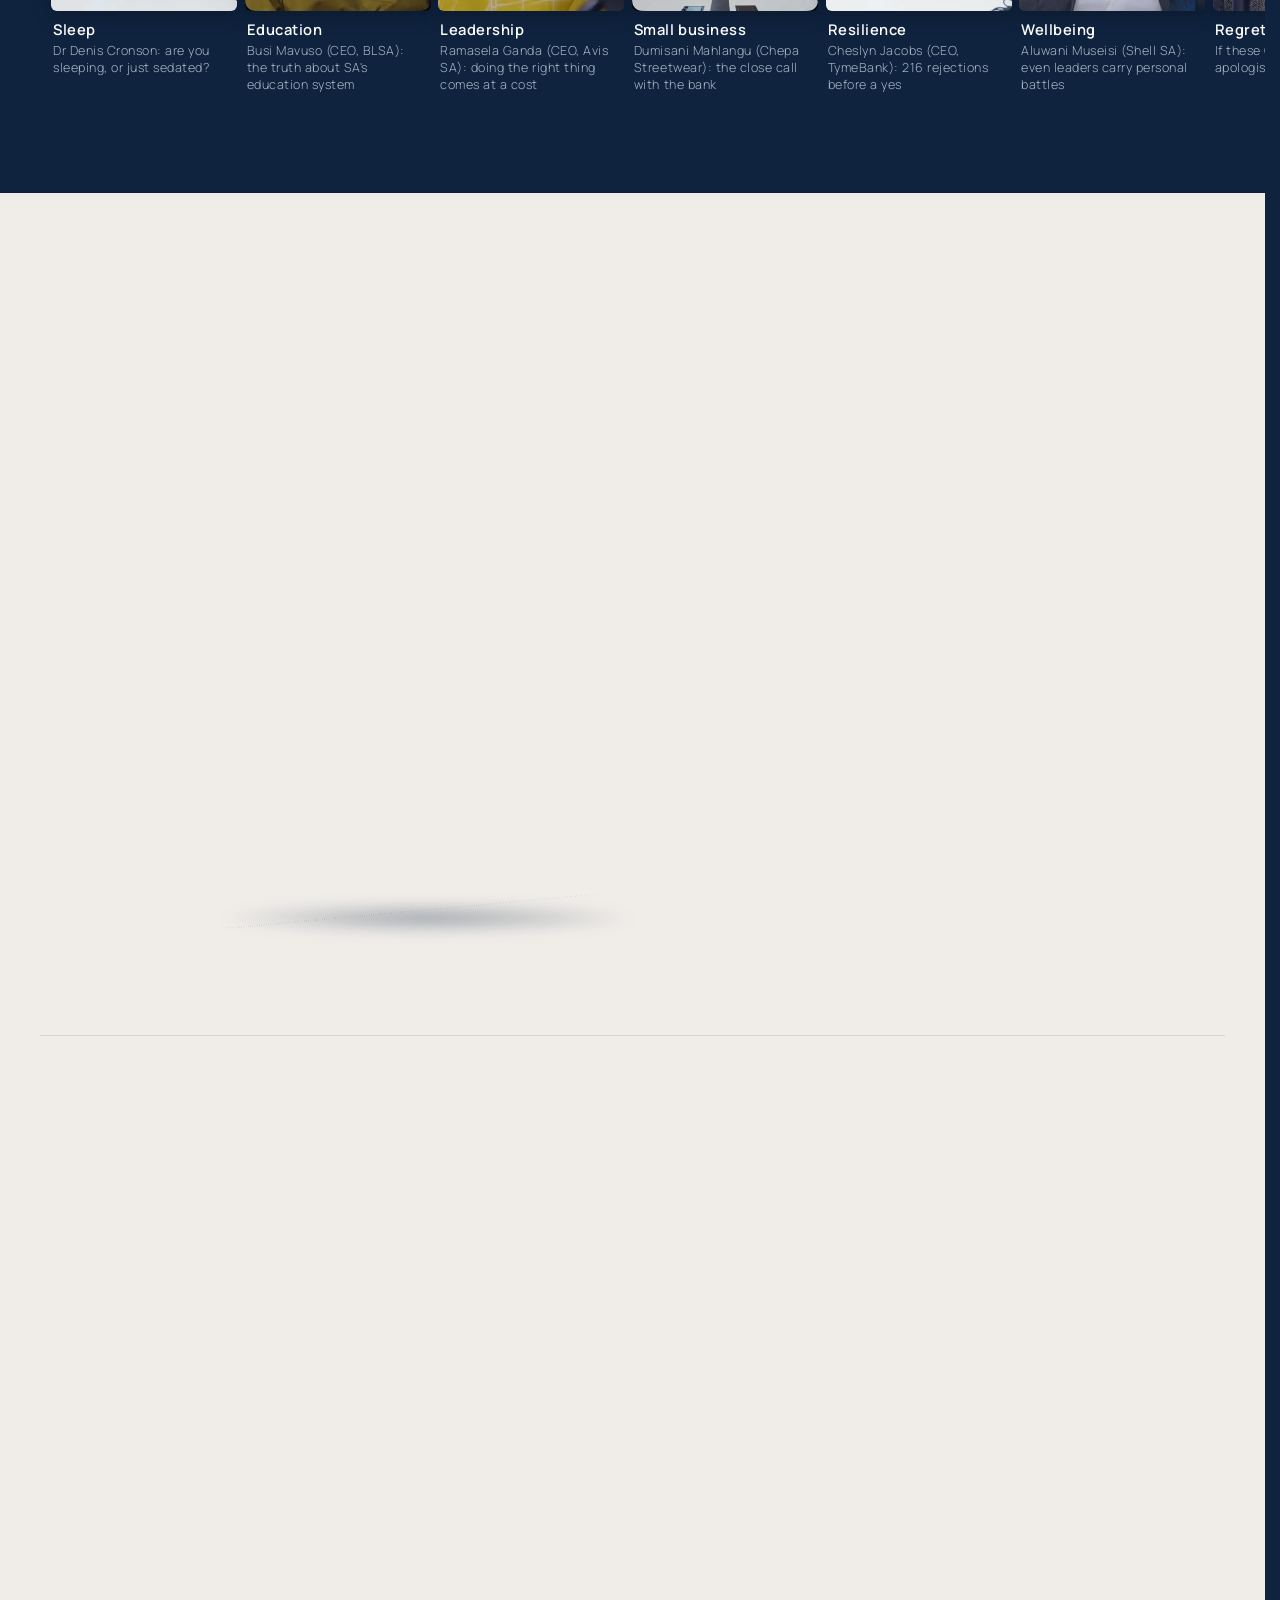
==== commit 42497f9d: "Bump asset version so browsers load the new CSS and JS Co-Authored-By: Claude Sonnet 5.5 <noreply@an" ====
--- a/index.html
+++ b/index.html
@@ -49,7 +49,7 @@
   <link rel="preconnect" href="https://fonts.gstatic.com" crossorigin>
   <link href="https://fonts.googleapis.com/css2?family=Manrope:wght@300;400;500;600&family=Oswald:wght@400;500;600&display=swap" rel="stylesheet" media="print" onload="this.media='all'">
   <noscript><link href="https://fonts.googleapis.com/css2?family=Manrope:wght@300;400;500;600&family=Oswald:wght@400;500;600&display=swap" rel="stylesheet"></noscript>
-  <link rel="stylesheet" href="css/styles.css?v=d951d6e">
+  <link rel="stylesheet" href="css/styles.css?v=b64de3d">
   <script type="application/ld+json">
   {
     "@context": "https://schema.org",
@@ -532,6 +532,6 @@
 <script src="js/vendor/gsap.min.js"></script>
 <script src="js/vendor/ScrollTrigger.min.js"></script>
 <script src="js/vendor/lenis.min.js"></script>
-<script src="js/main.js?v=d951d6e"></script>
+<script src="js/main.js?v=b64de3d"></script>
 </body>
 </html>
--- a/css/styles.css
+++ b/css/styles.css
@@ -1063,3 +1063,20 @@
 .row[data-row="episodes"] { --tw: clamp(250px, 27vw, 480px); }
 .row[data-row="episodes"] .tile { flex-basis: var(--tw); }
 @media (max-width: 760px) { .row[data-row="episodes"] { --tw: 78vw; } }
+
+/* Book entrance (3D parts are added by main.js only while the animation runs) */
+.book__cover.is-3d { position: relative; z-index: 2; }
+.book3d { position: relative; perspective: 1700px; }
+.book3d__body { position: relative; transform-style: preserve-3d; }
+.book3d__front { position: relative; transform-style: preserve-3d; }
+.book3d__front img { backface-visibility: hidden; box-shadow: none; }
+.book__cover img { transition: box-shadow .7s var(--ease-out); }
+.book3d__inner { position: absolute; inset: 0; transform: rotateY(180deg); backface-visibility: hidden; border-radius: 10px 4px 4px 10px; background: linear-gradient(90deg, #ddd8d0, var(--paper) 14%, #f7f4ef); }
+.book3d__back { position: absolute; inset: 0; border-radius: 4px 10px 10px 4px; background: var(--slate-d); }
+.book3d__leaf { position: absolute; left: 0; top: 1.1%; width: 97%; height: 97.8%; border-radius: 0 3px 3px 0; background: linear-gradient(90deg, #d9d4cc, #fbfaf7 10%, #f3f0ea); box-shadow: inset 0 0 0 1px rgba(15, 35, 63, .05); }
+.book3d__leaf::after { content: ""; position: absolute; inset: 14% 12% 14% 14%; background: repeating-linear-gradient(180deg, rgba(15, 35, 63, .14) 0 1.5px, transparent 1.5px 9px); opacity: .55; }
+.book3d__spine { position: absolute; left: 0; top: 0; width: var(--bd); height: 100%; transform: translateX(calc(var(--bd) / -2)) rotateY(-90deg); background: linear-gradient(90deg, #0d1f38, var(--slate-d) 45%, #0d1f38); }
+.book3d__edge { position: absolute; left: 100%; top: 0; width: var(--bd); height: 100%; transform: translateX(calc(var(--bd) / -2)) rotateY(90deg); background: repeating-linear-gradient(90deg, #f6f3ee 0 2px, #d9d4cc 2px 3px); }
+.book3d__top { position: absolute; left: 0; top: 0; width: 100%; height: var(--bd); transform: translateY(calc(var(--bd) / -2)) rotateX(90deg); background: repeating-linear-gradient(0deg, #f6f3ee 0 2px, #d9d4cc 2px 3px); }
+.book3d__bottom { position: absolute; left: 0; top: 100%; width: 100%; height: var(--bd); transform: translateY(calc(var(--bd) / -2)) rotateX(-90deg); background: repeating-linear-gradient(0deg, #f6f3ee 0 2px, #d9d4cc 2px 3px); }
+.book3d__shadow { position: absolute; left: 4%; right: -6%; bottom: -26px; height: 30px; background: radial-gradient(ellipse at center, rgba(15, 35, 63, .38), rgba(15, 35, 63, 0) 70%); filter: blur(7px); pointer-events: none; }
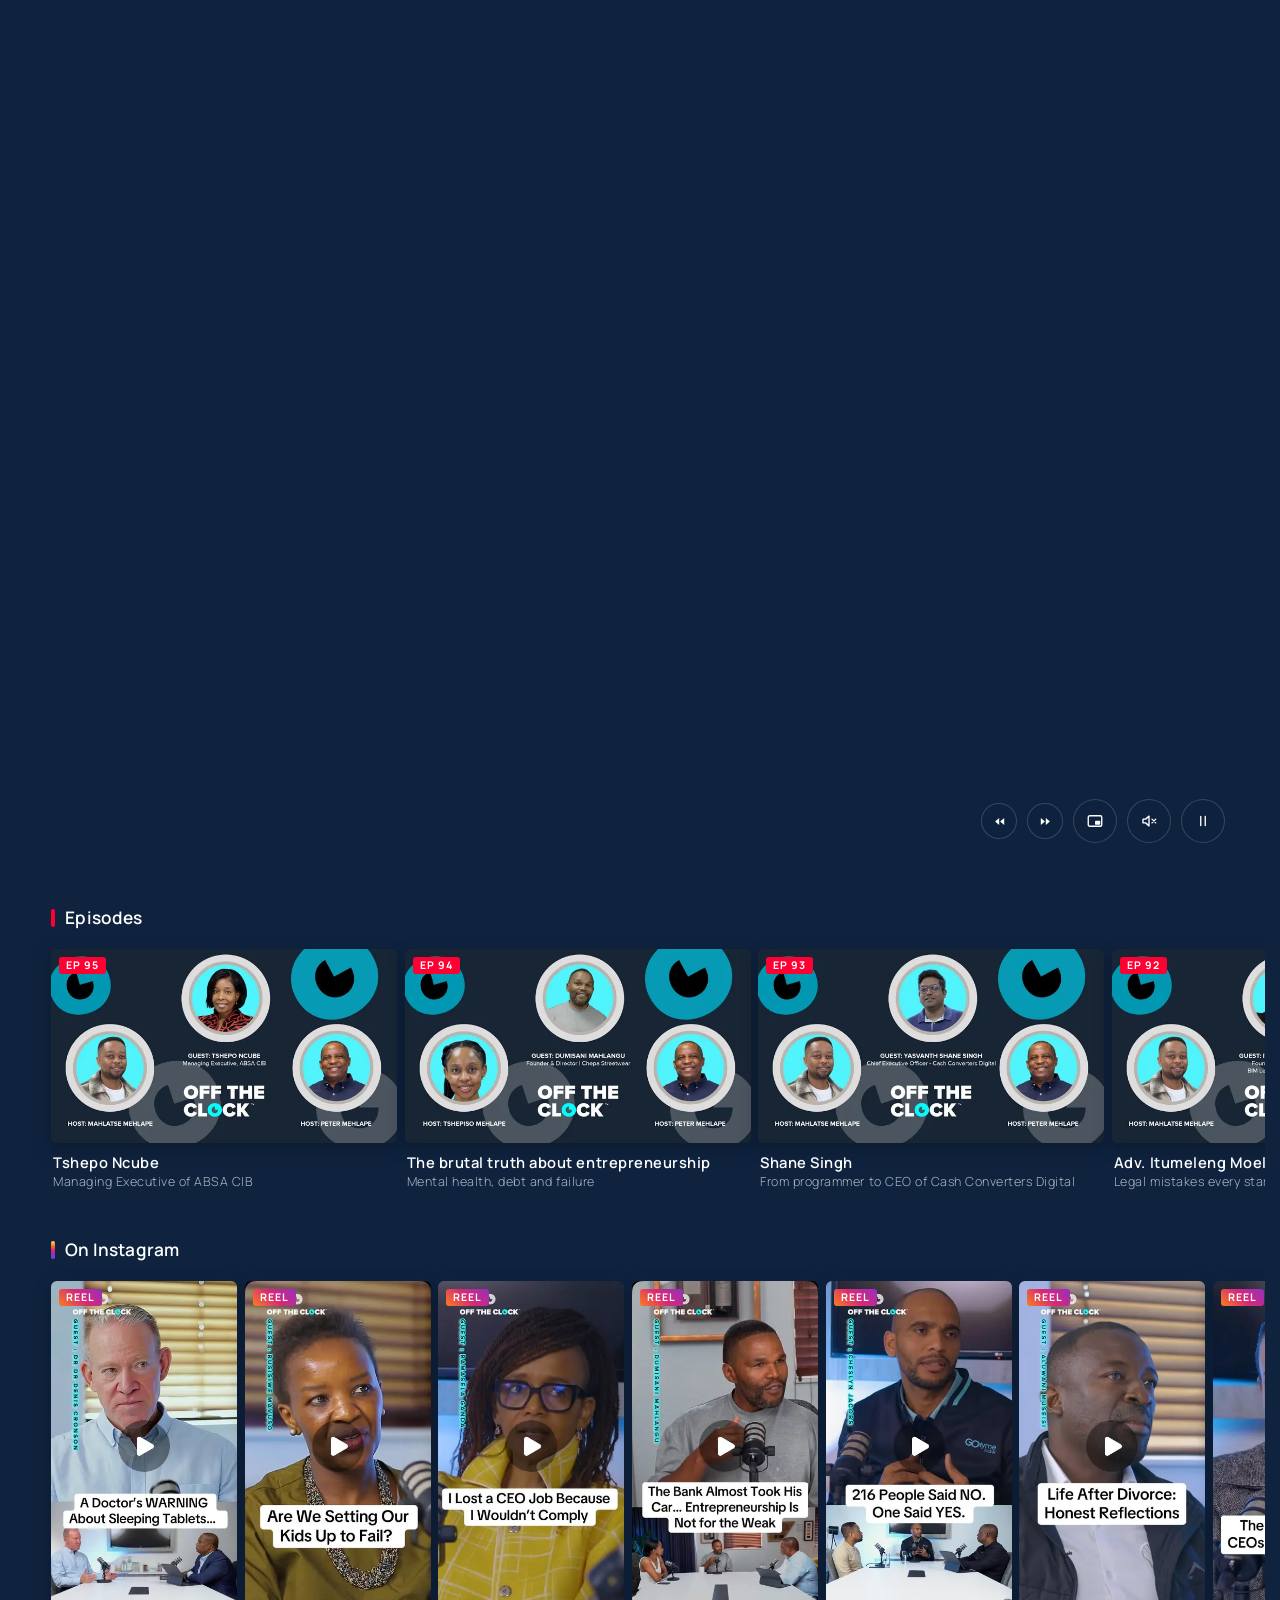
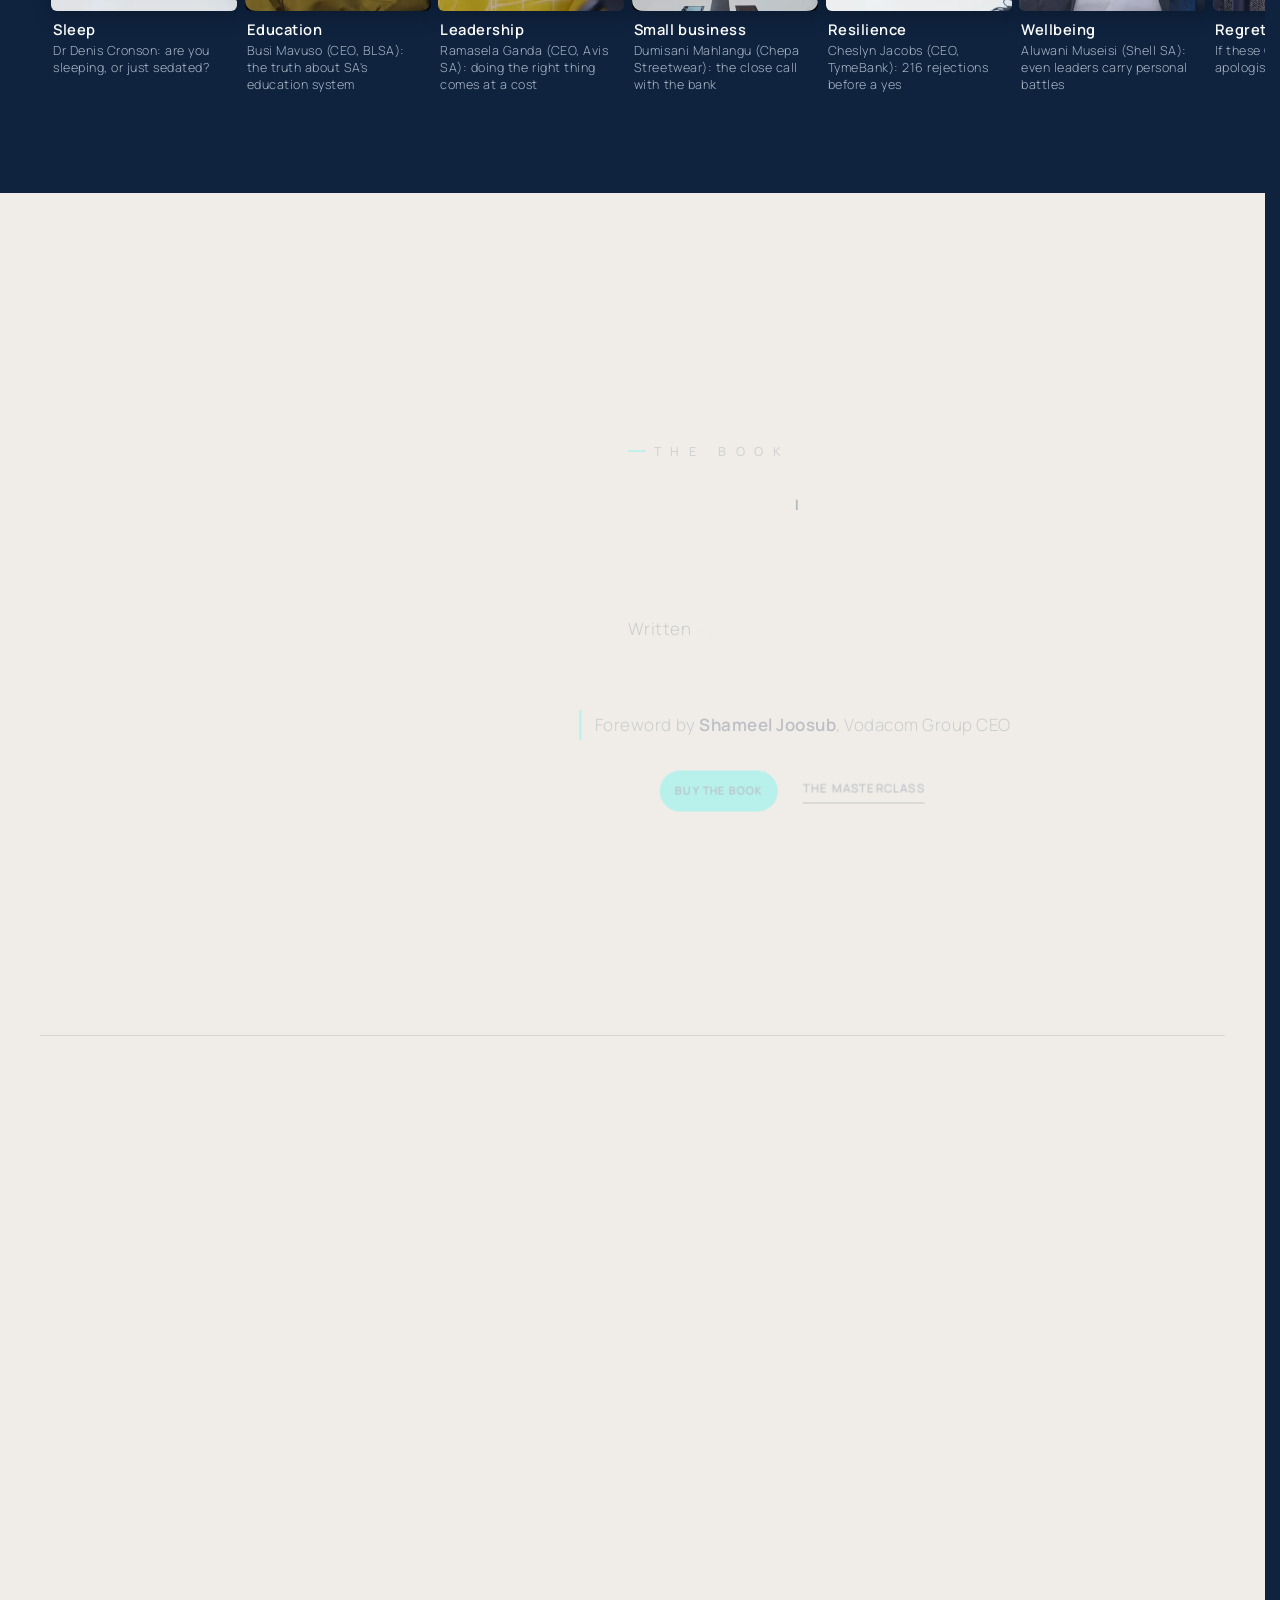
==== commit 3fb44e80: "Revert the book 3D entrance animation Co-Authored-By: Claude Sonnet 5.5 <noreply@anthropic.com> Clau" ====
--- a/index.html
+++ b/index.html
@@ -49,7 +49,7 @@
   <link rel="preconnect" href="https://fonts.gstatic.com" crossorigin>
   <link href="https://fonts.googleapis.com/css2?family=Manrope:wght@300;400;500;600&family=Oswald:wght@400;500;600&display=swap" rel="stylesheet" media="print" onload="this.media='all'">
   <noscript><link href="https://fonts.googleapis.com/css2?family=Manrope:wght@300;400;500;600&family=Oswald:wght@400;500;600&display=swap" rel="stylesheet"></noscript>
-  <link rel="stylesheet" href="css/styles.css?v=b64de3d">
+  <link rel="stylesheet" href="css/styles.css?v=nobook1">
   <script type="application/ld+json">
   {
     "@context": "https://schema.org",
@@ -532,6 +532,6 @@
 <script src="js/vendor/gsap.min.js"></script>
 <script src="js/vendor/ScrollTrigger.min.js"></script>
 <script src="js/vendor/lenis.min.js"></script>
-<script src="js/main.js?v=b64de3d"></script>
+<script src="js/main.js?v=nobook1"></script>
 </body>
 </html>
--- a/css/styles.css
+++ b/css/styles.css
@@ -1063,20 +1063,3 @@
 .row[data-row="episodes"] { --tw: clamp(250px, 27vw, 480px); }
 .row[data-row="episodes"] .tile { flex-basis: var(--tw); }
 @media (max-width: 760px) { .row[data-row="episodes"] { --tw: 78vw; } }
-
-/* Book entrance (3D parts are added by main.js only while the animation runs) */
-.book__cover.is-3d { position: relative; z-index: 2; }
-.book3d { position: relative; perspective: 1700px; }
-.book3d__body { position: relative; transform-style: preserve-3d; }
-.book3d__front { position: relative; transform-style: preserve-3d; }
-.book3d__front img { backface-visibility: hidden; box-shadow: none; }
-.book__cover img { transition: box-shadow .7s var(--ease-out); }
-.book3d__inner { position: absolute; inset: 0; transform: rotateY(180deg); backface-visibility: hidden; border-radius: 10px 4px 4px 10px; background: linear-gradient(90deg, #ddd8d0, var(--paper) 14%, #f7f4ef); }
-.book3d__back { position: absolute; inset: 0; border-radius: 4px 10px 10px 4px; background: var(--slate-d); }
-.book3d__leaf { position: absolute; left: 0; top: 1.1%; width: 97%; height: 97.8%; border-radius: 0 3px 3px 0; background: linear-gradient(90deg, #d9d4cc, #fbfaf7 10%, #f3f0ea); box-shadow: inset 0 0 0 1px rgba(15, 35, 63, .05); }
-.book3d__leaf::after { content: ""; position: absolute; inset: 14% 12% 14% 14%; background: repeating-linear-gradient(180deg, rgba(15, 35, 63, .14) 0 1.5px, transparent 1.5px 9px); opacity: .55; }
-.book3d__spine { position: absolute; left: 0; top: 0; width: var(--bd); height: 100%; transform: translateX(calc(var(--bd) / -2)) rotateY(-90deg); background: linear-gradient(90deg, #0d1f38, var(--slate-d) 45%, #0d1f38); }
-.book3d__edge { position: absolute; left: 100%; top: 0; width: var(--bd); height: 100%; transform: translateX(calc(var(--bd) / -2)) rotateY(90deg); background: repeating-linear-gradient(90deg, #f6f3ee 0 2px, #d9d4cc 2px 3px); }
-.book3d__top { position: absolute; left: 0; top: 0; width: 100%; height: var(--bd); transform: translateY(calc(var(--bd) / -2)) rotateX(90deg); background: repeating-linear-gradient(0deg, #f6f3ee 0 2px, #d9d4cc 2px 3px); }
-.book3d__bottom { position: absolute; left: 0; top: 100%; width: 100%; height: var(--bd); transform: translateY(calc(var(--bd) / -2)) rotateX(-90deg); background: repeating-linear-gradient(0deg, #f6f3ee 0 2px, #d9d4cc 2px 3px); }
-.book3d__shadow { position: absolute; left: 4%; right: -6%; bottom: -26px; height: 30px; background: radial-gradient(ellipse at center, rgba(15, 35, 63, .38), rgba(15, 35, 63, 0) 70%); filter: blur(7px); pointer-events: none; }
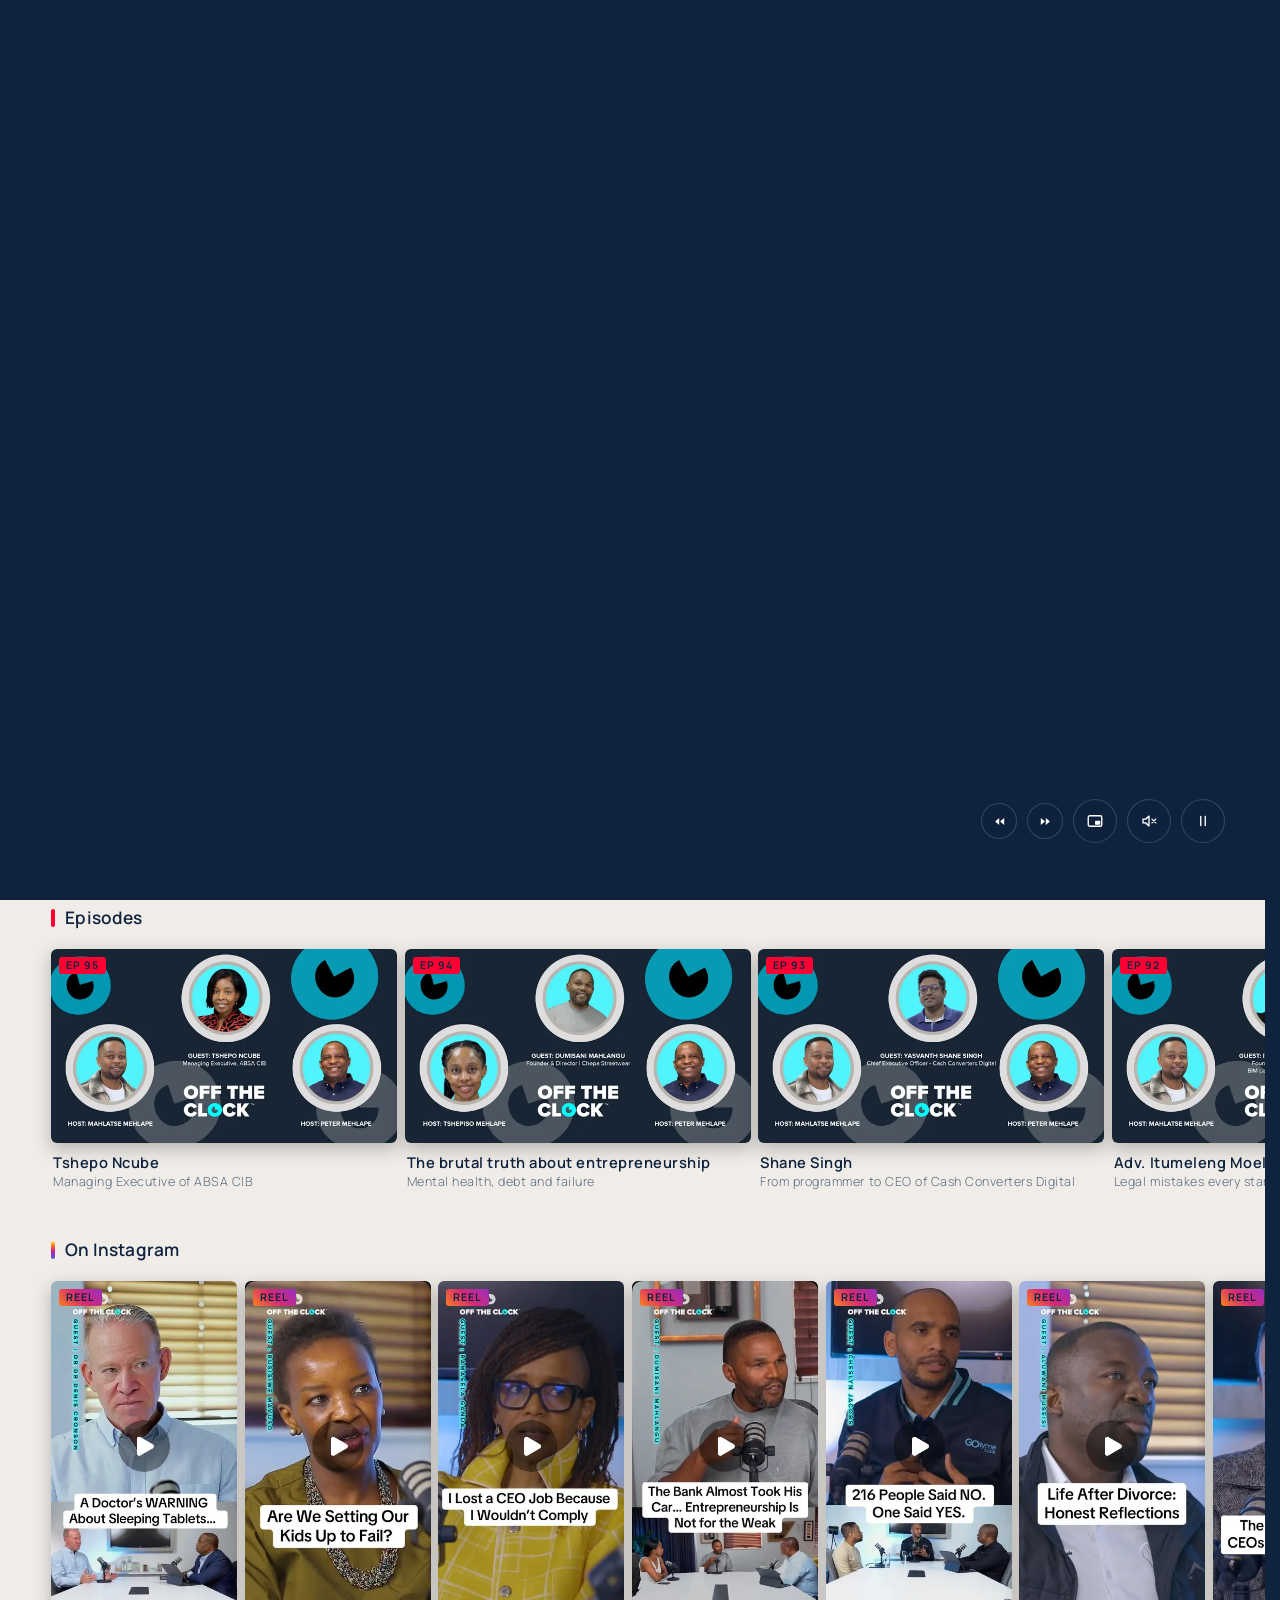
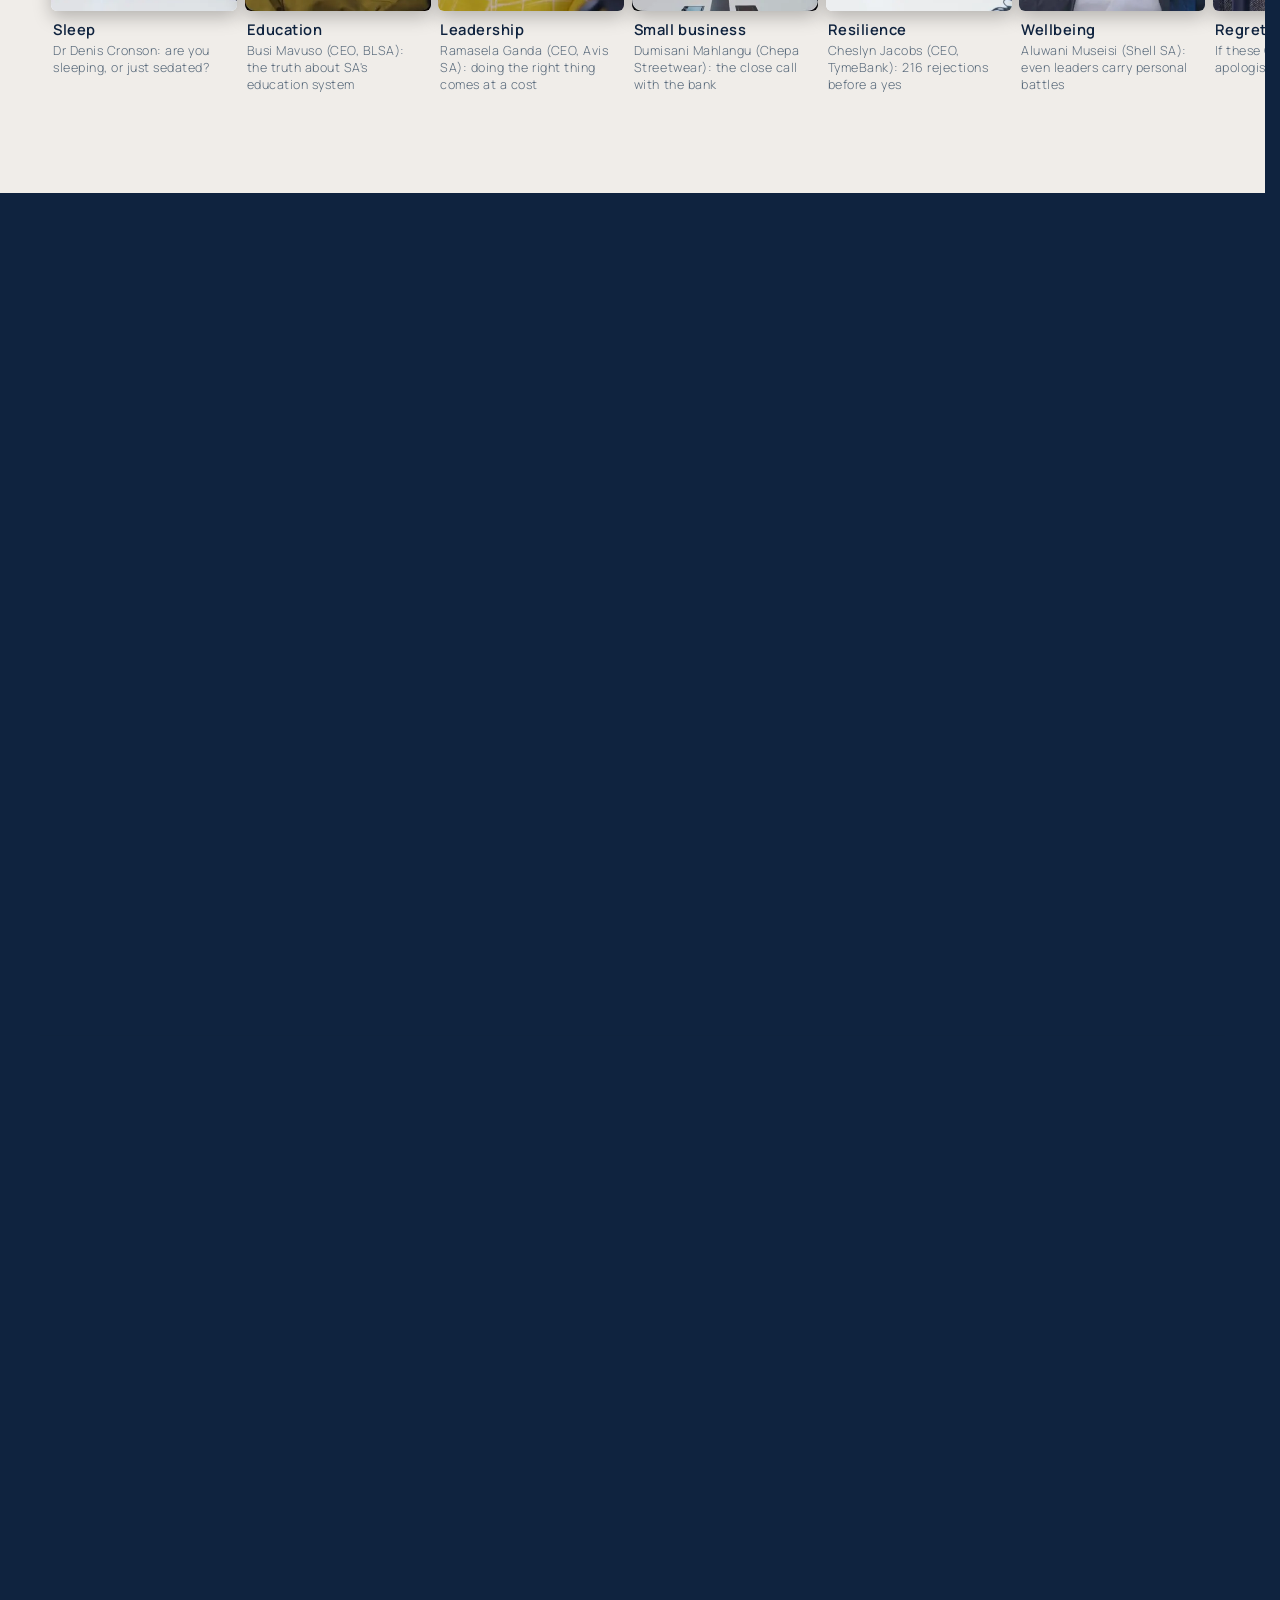
==== commit 4af99127: "Light theme: rows, hosts, newsletter and masterclass light; book section dark Co-Authored-By: Claude" ====
--- a/index.html
+++ b/index.html
@@ -49,7 +49,7 @@
   <link rel="preconnect" href="https://fonts.gstatic.com" crossorigin>
   <link href="https://fonts.googleapis.com/css2?family=Manrope:wght@300;400;500;600&family=Oswald:wght@400;500;600&display=swap" rel="stylesheet" media="print" onload="this.media='all'">
   <noscript><link href="https://fonts.googleapis.com/css2?family=Manrope:wght@300;400;500;600&family=Oswald:wght@400;500;600&display=swap" rel="stylesheet"></noscript>
-  <link rel="stylesheet" href="css/styles.css?v=nobook1">
+  <link rel="stylesheet" href="css/styles.css?v=light1">
   <script type="application/ld+json">
   {
     "@context": "https://schema.org",
@@ -532,6 +532,6 @@
 <script src="js/vendor/gsap.min.js"></script>
 <script src="js/vendor/ScrollTrigger.min.js"></script>
 <script src="js/vendor/lenis.min.js"></script>
-<script src="js/main.js?v=nobook1"></script>
+<script src="js/main.js?v=light1"></script>
 </body>
 </html>
--- a/css/styles.css
+++ b/css/styles.css
@@ -25,6 +25,9 @@
   --line-dark: rgba(231, 238, 243, .18);
   --line-light: rgba(20, 32, 51, .12);
   --shade: rgba(15, 35, 63, .62);
+  /* fixed copies of the palette, so a section can swap light and dark without losing the originals */
+  --c-navy: #0F233F; --c-paper: #F0EDE9; --c-mist: #E7EEF3; --c-white: #FFFFFF;
+  --c-slate: #5A6B7C; --c-slate-d: #1A3358; --c-muted: #A8B6C4; --c-teal: #087F8C; /* teal: the cyan, darkened to pass contrast on light */
 
   /* type — heavy condensed display, clean body. The wordmark is the logo image. */
   --f-display: "Oswald", "Arial Narrow", "Franklin Gothic Medium", Impact, sans-serif;
@@ -1063,3 +1066,18 @@
 .row[data-row="episodes"] { --tw: clamp(250px, 27vw, 480px); }
 .row[data-row="episodes"] .tile { flex-basis: var(--tw); }
 @media (max-width: 760px) { .row[data-row="episodes"] { --tw: 78vw; } }
+
+/* ==========================================================================
+   Light theme: the formerly dark sections are light, the book section is dark.
+   Done by re-pointing the palette tokens inside each section; the hero, mission photo and footer keep their look.
+   ========================================================================== */
+.rows, .hello, .topics, .newsletter, .masterclass { /* .story and .mission sit on photos, so they stay dark */
+  --ink: var(--c-paper); --ink-2: var(--c-white); --white: var(--c-navy); --mist: var(--c-slate-d);
+  --muted: var(--c-slate); --line-dark: rgba(20, 32, 51, .14); --accent: var(--c-teal);
+}
+.newsletter { --ink: var(--c-mist); --ink-2: var(--c-paper); }
+.book {
+  --paper: var(--c-navy); --charcoal: var(--c-mist); --slate-d: var(--c-white); --slate: var(--c-muted);
+}
+.book .btn--ink:hover { background: var(--c-white); color: var(--c-navy); }
+@media (min-width: 761px) { .rows { background: var(--c-paper); } }
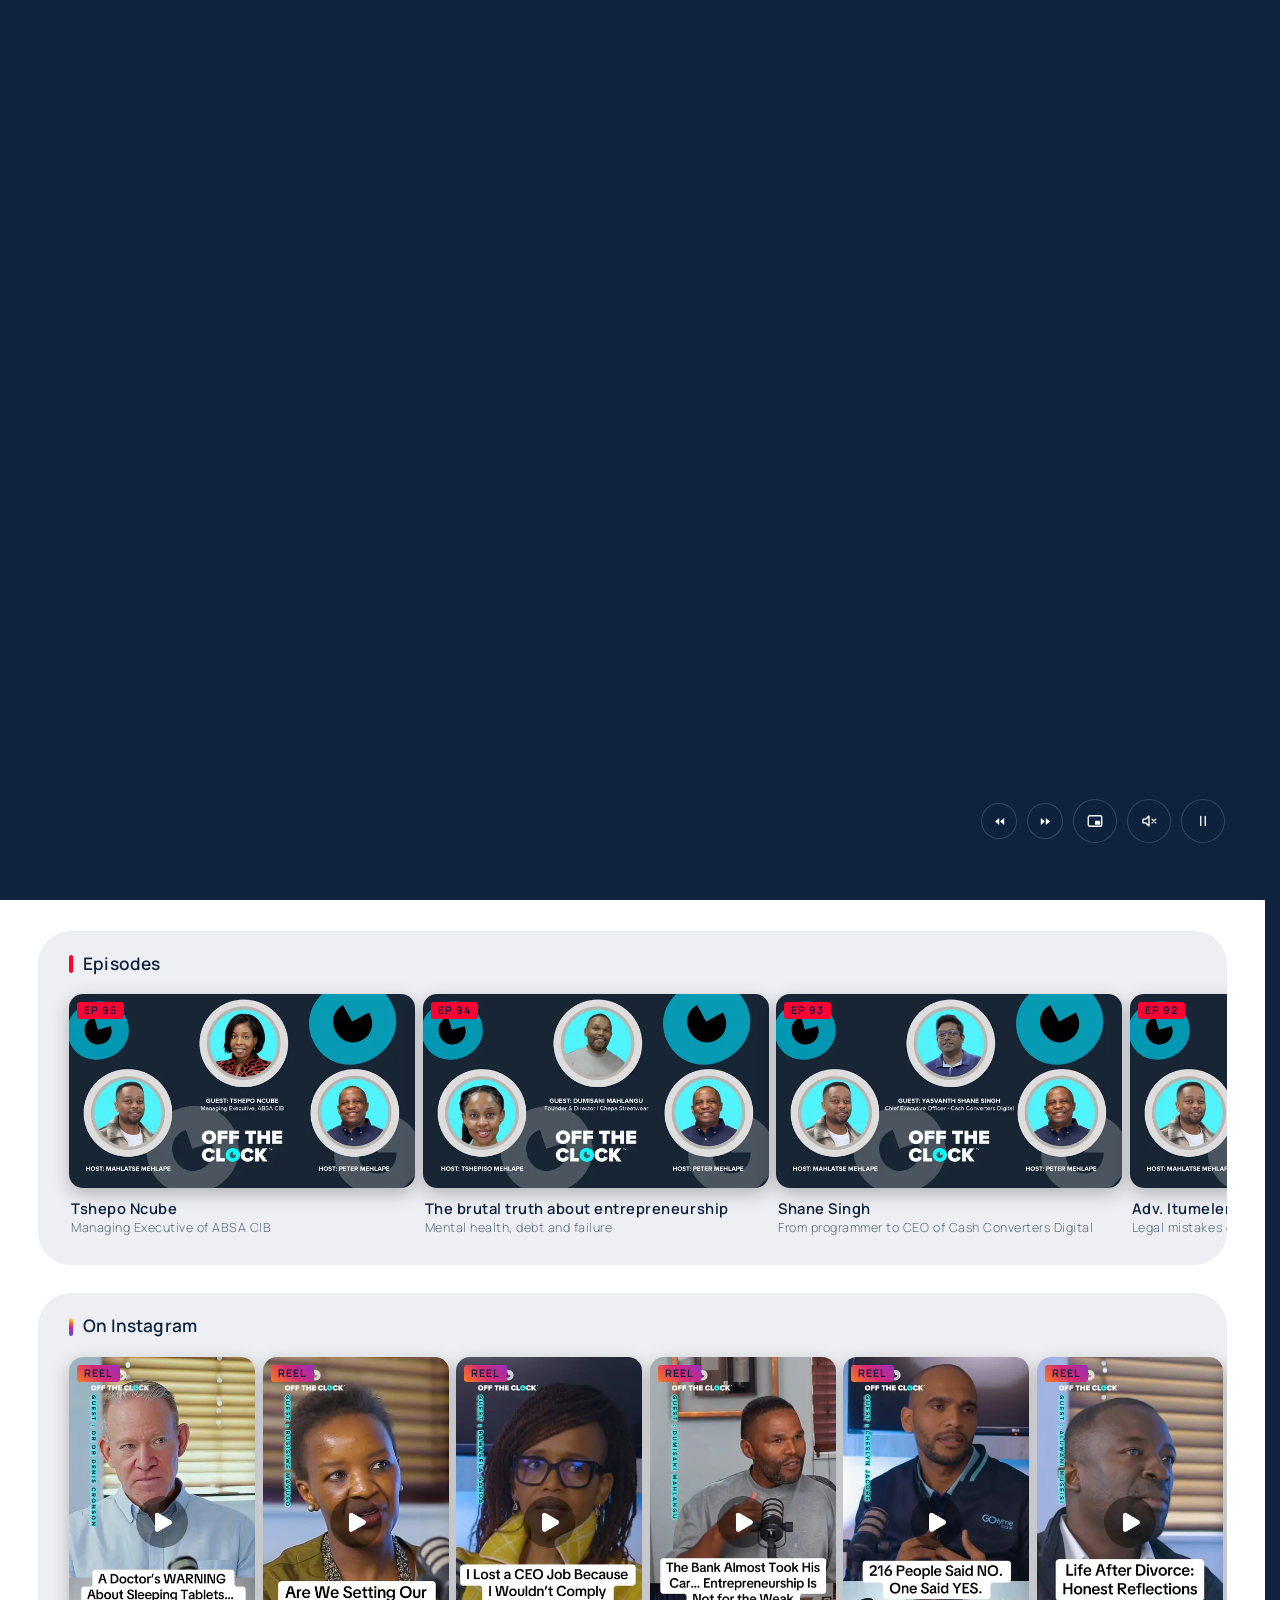
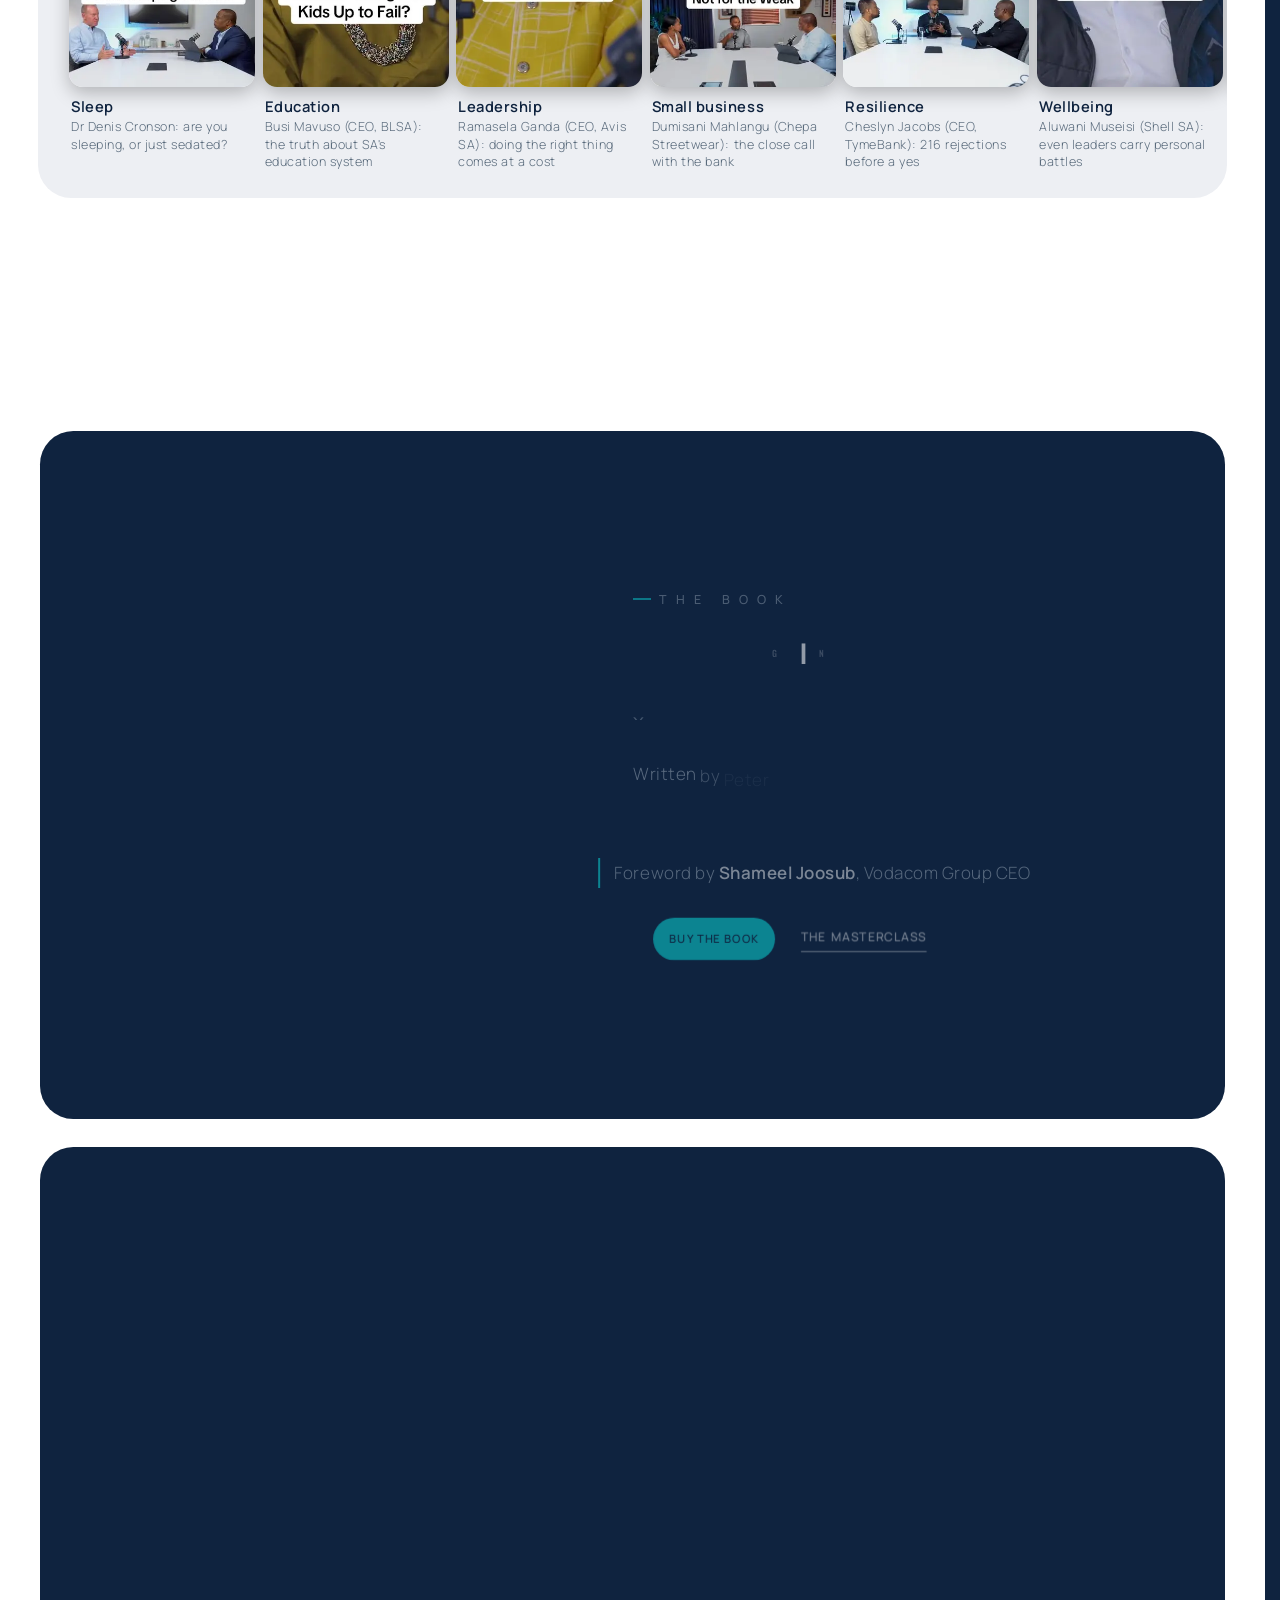
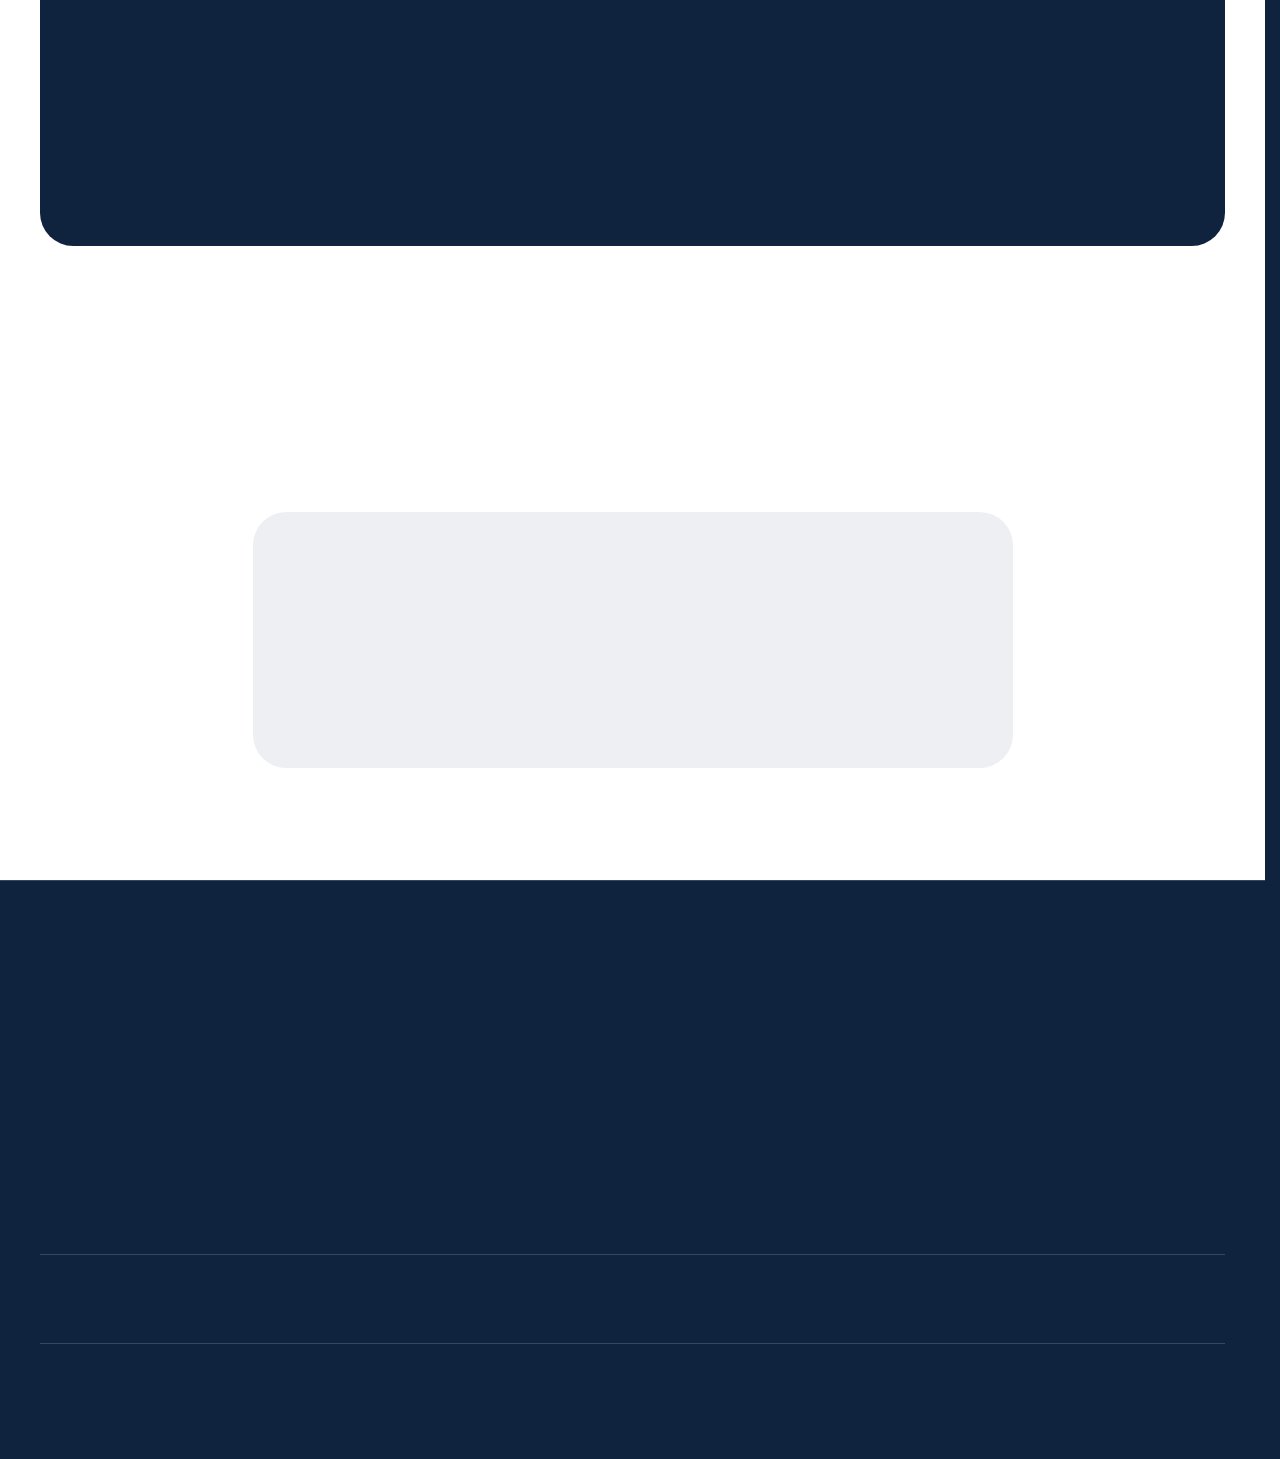
==== commit d55f6239: "Rounded grey panels behind the shelves and masterclass; book as rounded navy blocks on white Co-Auth" ====
--- a/index.html
+++ b/index.html
@@ -49,7 +49,7 @@
   <link rel="preconnect" href="https://fonts.gstatic.com" crossorigin>
   <link href="https://fonts.googleapis.com/css2?family=Manrope:wght@300;400;500;600&family=Oswald:wght@400;500;600&display=swap" rel="stylesheet" media="print" onload="this.media='all'">
   <noscript><link href="https://fonts.googleapis.com/css2?family=Manrope:wght@300;400;500;600&family=Oswald:wght@400;500;600&display=swap" rel="stylesheet"></noscript>
-  <link rel="stylesheet" href="css/styles.css?v=light1">
+  <link rel="stylesheet" href="css/styles.css?v=blocks1">
   <script type="application/ld+json">
   {
     "@context": "https://schema.org",
@@ -532,6 +532,6 @@
 <script src="js/vendor/gsap.min.js"></script>
 <script src="js/vendor/ScrollTrigger.min.js"></script>
 <script src="js/vendor/lenis.min.js"></script>
-<script src="js/main.js?v=light1"></script>
+<script src="js/main.js?v=blocks1"></script>
 </body>
 </html>
--- a/css/styles.css
+++ b/css/styles.css
@@ -27,7 +27,7 @@
   --shade: rgba(15, 35, 63, .62);
   /* fixed copies of the palette, so a section can swap light and dark without losing the originals */
   --c-navy: #0F233F; --c-paper: #F0EDE9; --c-mist: #E7EEF3; --c-white: #FFFFFF;
-  --c-slate: #5A6B7C; --c-slate-d: #1A3358; --c-muted: #A8B6C4; --c-teal: #087F8C; /* teal: the cyan, darkened to pass contrast on light */
+  --c-slate: #5A6B7C; --c-slate-d: #1A3358; --c-muted: #A8B6C4; --c-fog: #EDEFF3; /* cool grey panel behind the blocks */ --c-teal: #087F8C; /* teal: the cyan, darkened to pass contrast on light */
 
   /* type — heavy condensed display, clean body. The wordmark is the logo image. */
   --f-display: "Oswald", "Arial Narrow", "Franklin Gothic Medium", Impact, sans-serif;
@@ -1076,8 +1076,21 @@
   --muted: var(--c-slate); --line-dark: rgba(20, 32, 51, .14); --accent: var(--c-teal);
 }
 .newsletter { --ink: var(--c-mist); --ink-2: var(--c-paper); }
-.book {
+/* Rounded blocks on a white page: grey panels behind the shelves and the masterclass, navy blocks for the book */
+.rows { background: var(--c-white); --ink: var(--c-white); }
+@media (min-width: 761px) { .rows { background: var(--c-white); margin-top: 0; } }
+.rows { padding-top: clamp(18px, 2.4vw, 36px); }
+.row { margin: 0 max(14px, 3vw) clamp(16px, 2.2vw, 30px); padding: clamp(16px, 1.8vw, 26px) 0 clamp(4px, .8vw, 12px); border-radius: clamp(22px, 2.6vw, 40px); background: var(--c-fog); overflow: hidden; }
+.row__title, .row__track { padding-inline: clamp(18px, 2.4vw, 40px); }
+.row__track { scroll-padding-inline: clamp(18px, 2.4vw, 40px); }
+.row__arrow { width: clamp(40px, 3.4vw, 60px); }
+.tile__img { border-radius: 14px; }
+.masterclass { --ink: var(--c-white); }
+.masterclass__inner { background: var(--c-fog); border-radius: clamp(22px, 2.6vw, 40px); padding: clamp(32px, 5vw, 72px) clamp(22px, 4vw, 64px); }
+.book { --paper: var(--c-white); }
+.book__grid, .book__author {
   --paper: var(--c-navy); --charcoal: var(--c-mist); --slate-d: var(--c-white); --slate: var(--c-muted);
-}
+  background: var(--c-navy); color: var(--c-mist); border-radius: clamp(22px, 2.6vw, 40px); padding: clamp(28px, 5vw, 72px);
+}
+.book__author { margin-top: clamp(16px, 2.2vw, 30px); }
 .book .btn--ink:hover { background: var(--c-white); color: var(--c-navy); }
-@media (min-width: 761px) { .rows { background: var(--c-paper); } }
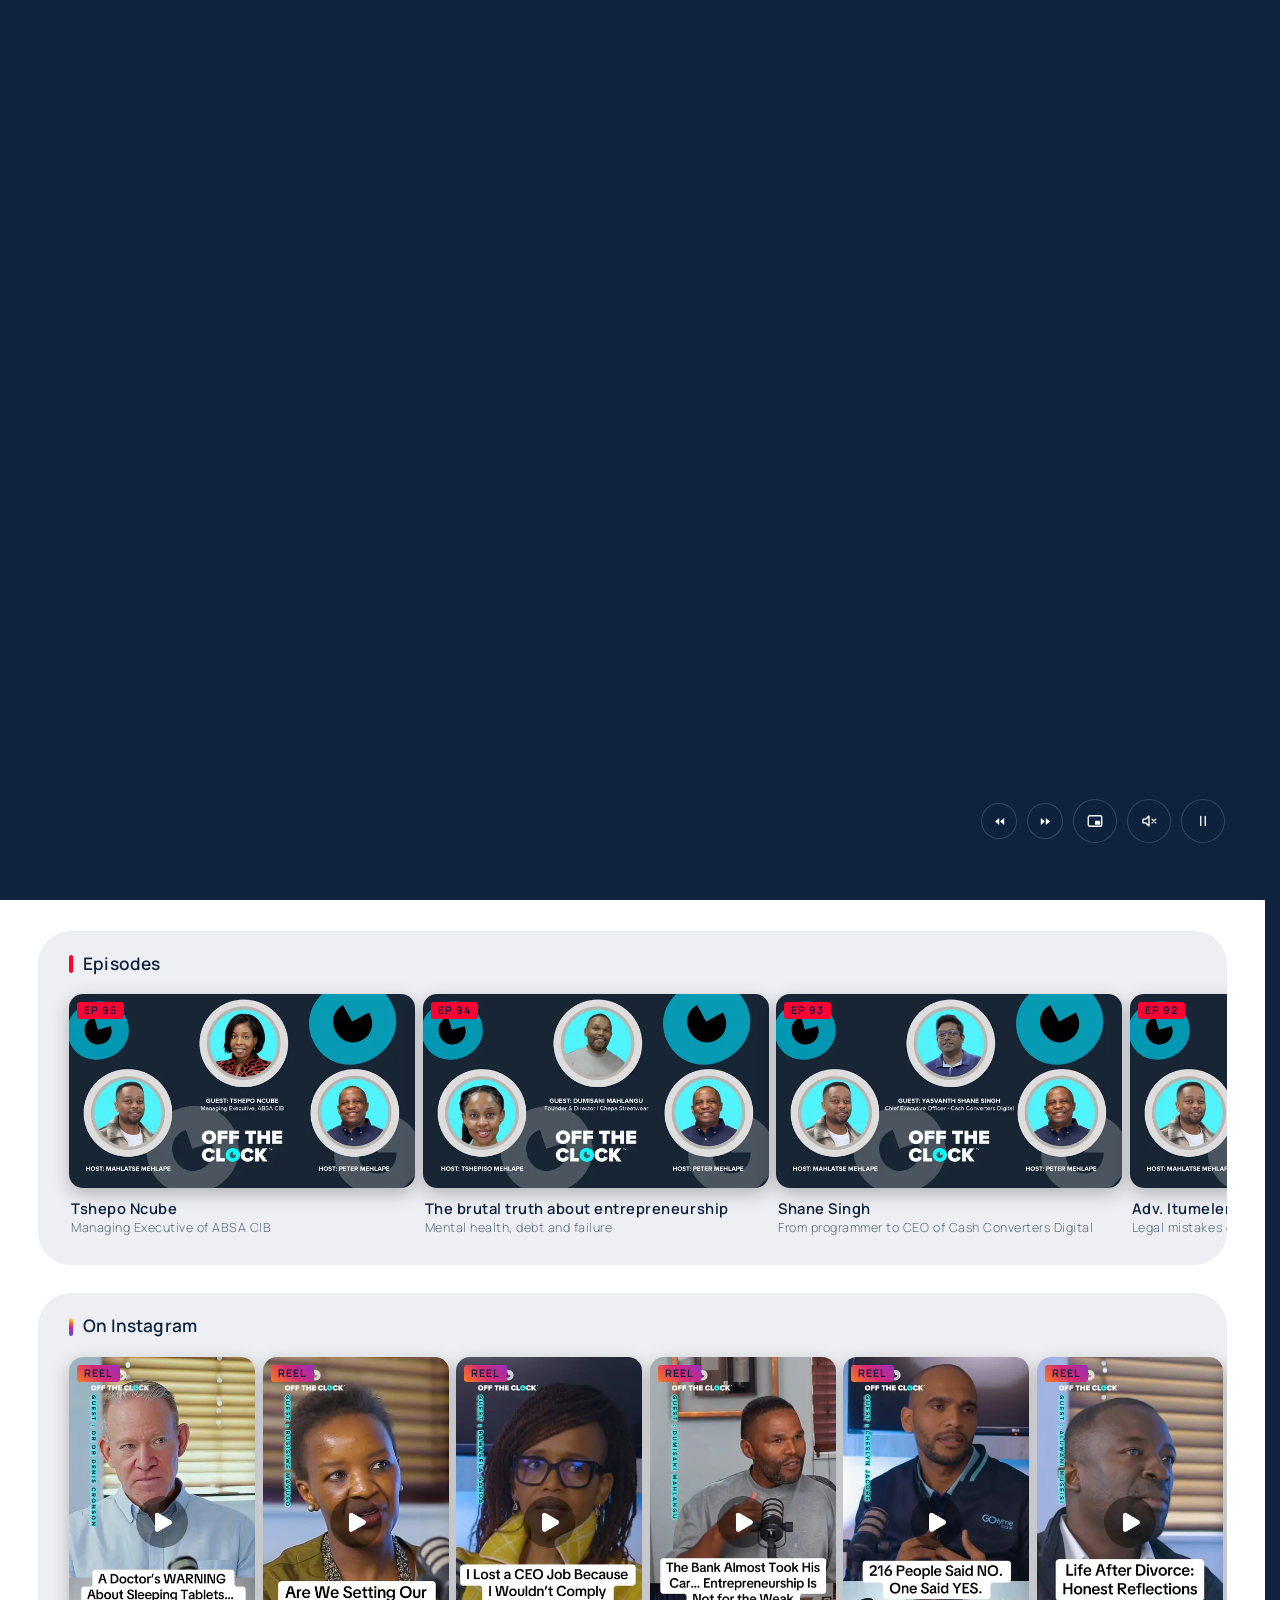
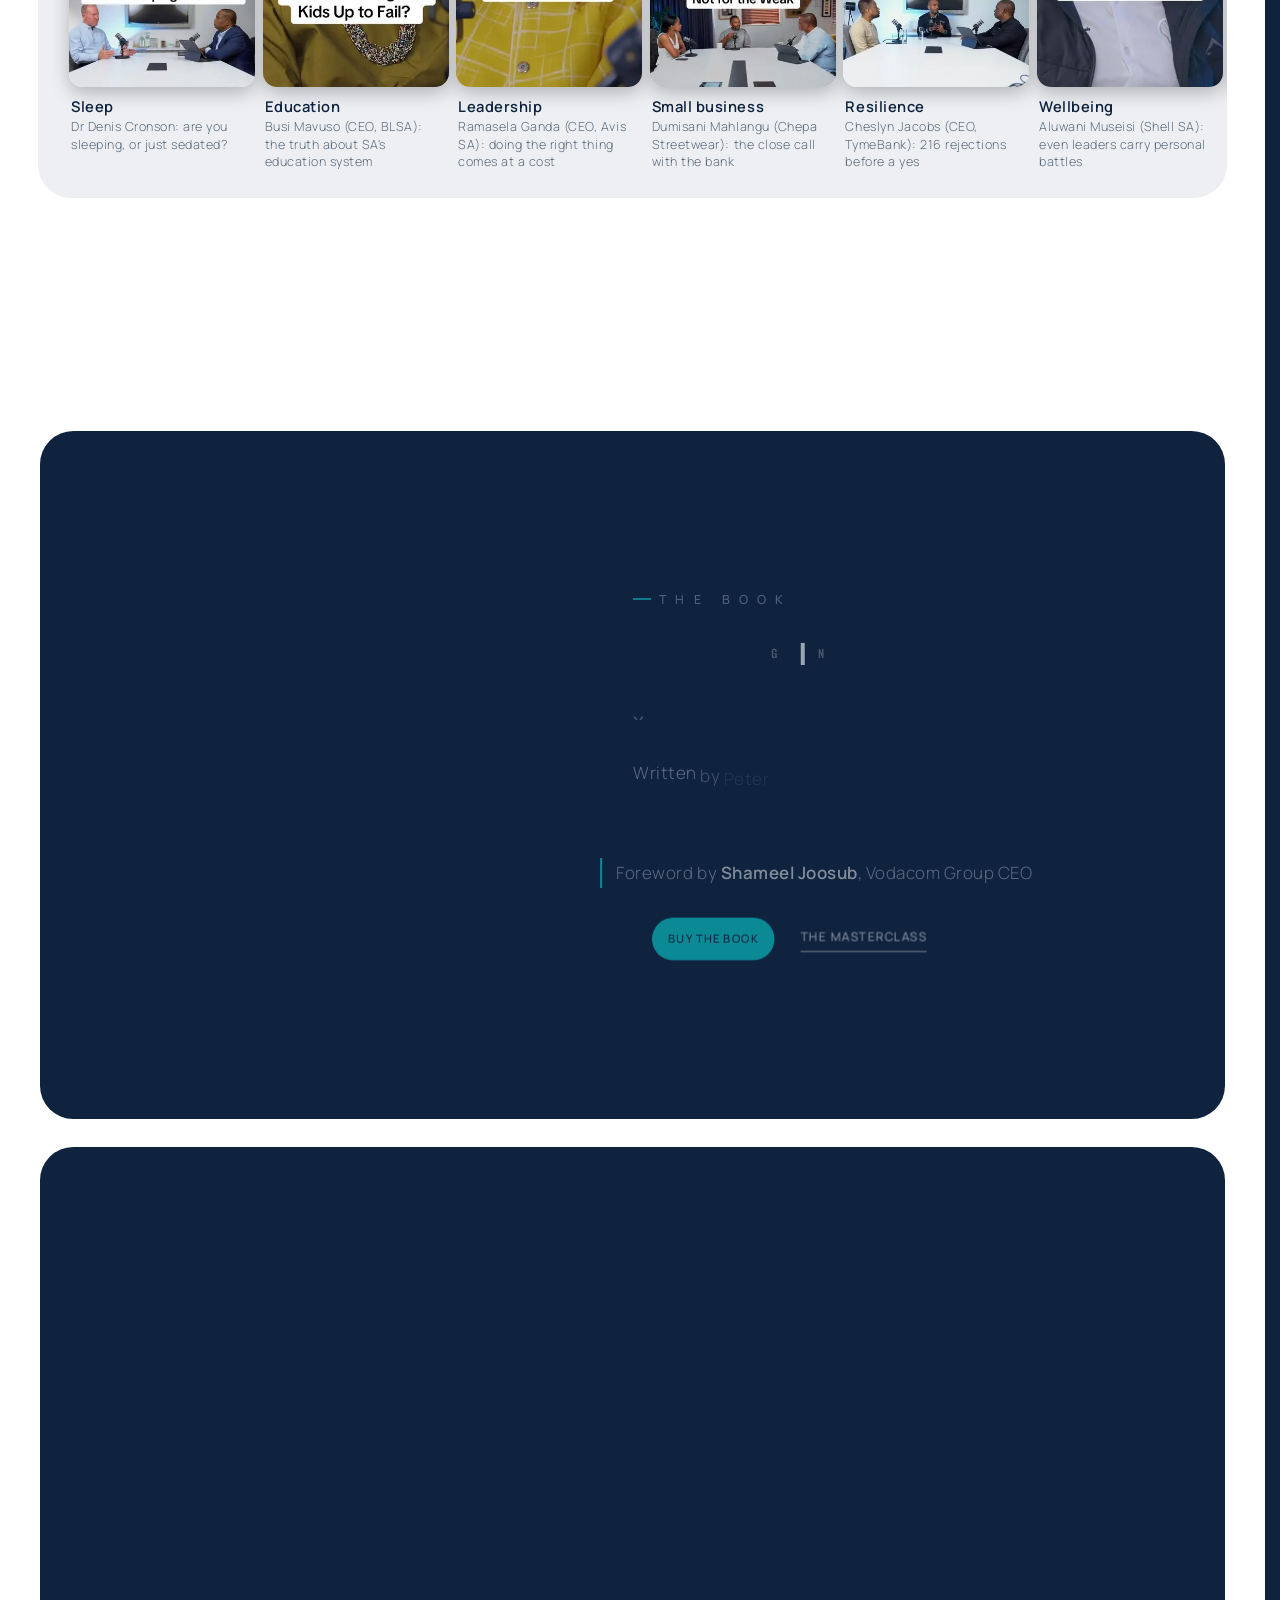
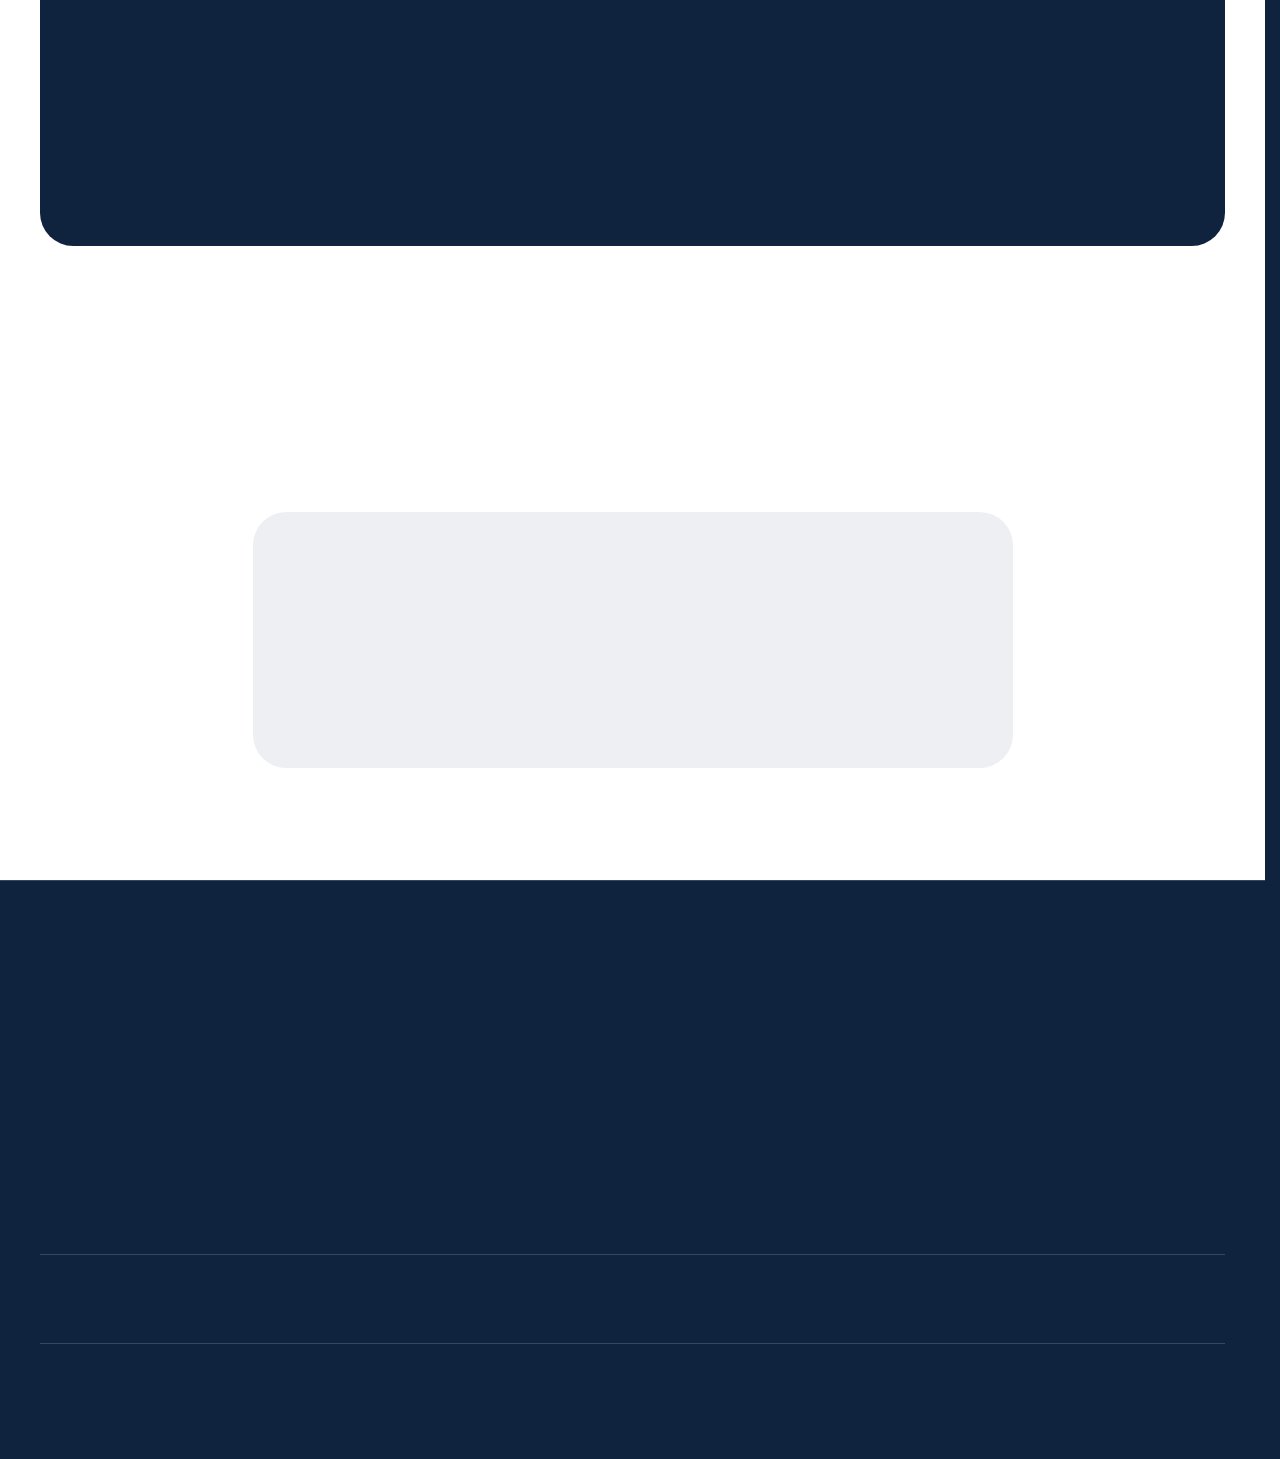
==== commit 801089ad: "Phone hero: height fits its content so the shelves follow straight after Co-Authored-By: Claude Sonn" ====
--- a/index.html
+++ b/index.html
@@ -49,7 +49,7 @@
   <link rel="preconnect" href="https://fonts.gstatic.com" crossorigin>
   <link href="https://fonts.googleapis.com/css2?family=Manrope:wght@300;400;500;600&family=Oswald:wght@400;500;600&display=swap" rel="stylesheet" media="print" onload="this.media='all'">
   <noscript><link href="https://fonts.googleapis.com/css2?family=Manrope:wght@300;400;500;600&family=Oswald:wght@400;500;600&display=swap" rel="stylesheet"></noscript>
-  <link rel="stylesheet" href="css/styles.css?v=blocks1">
+  <link rel="stylesheet" href="css/styles.css?v=phonehero1">
   <script type="application/ld+json">
   {
     "@context": "https://schema.org",
@@ -532,6 +532,6 @@
 <script src="js/vendor/gsap.min.js"></script>
 <script src="js/vendor/ScrollTrigger.min.js"></script>
 <script src="js/vendor/lenis.min.js"></script>
-<script src="js/main.js?v=blocks1"></script>
+<script src="js/main.js?v=phonehero1"></script>
 </body>
 </html>
--- a/css/styles.css
+++ b/css/styles.css
@@ -1094,3 +1094,10 @@
 }
 .book__author { margin-top: clamp(16px, 2.2vw, 30px); }
 .book .btn--ink:hover { background: var(--c-white); color: var(--c-navy); }
+
+/* Phones: the hero is only as tall as its content (band, controls, title, buttons), so the shelves follow
+   straight after instead of a screen of empty navy. The band keeps the full widescreen frame. */
+@media (max-width: 760px) {
+  .hero { height: auto; min-height: 0; --band-top: calc(var(--hdr-h) + 4px); padding-bottom: clamp(28px, 6vw, 44px); }
+  .hero:has(> .hero__ctrls) .hero__content { padding-bottom: 0; }
+}
